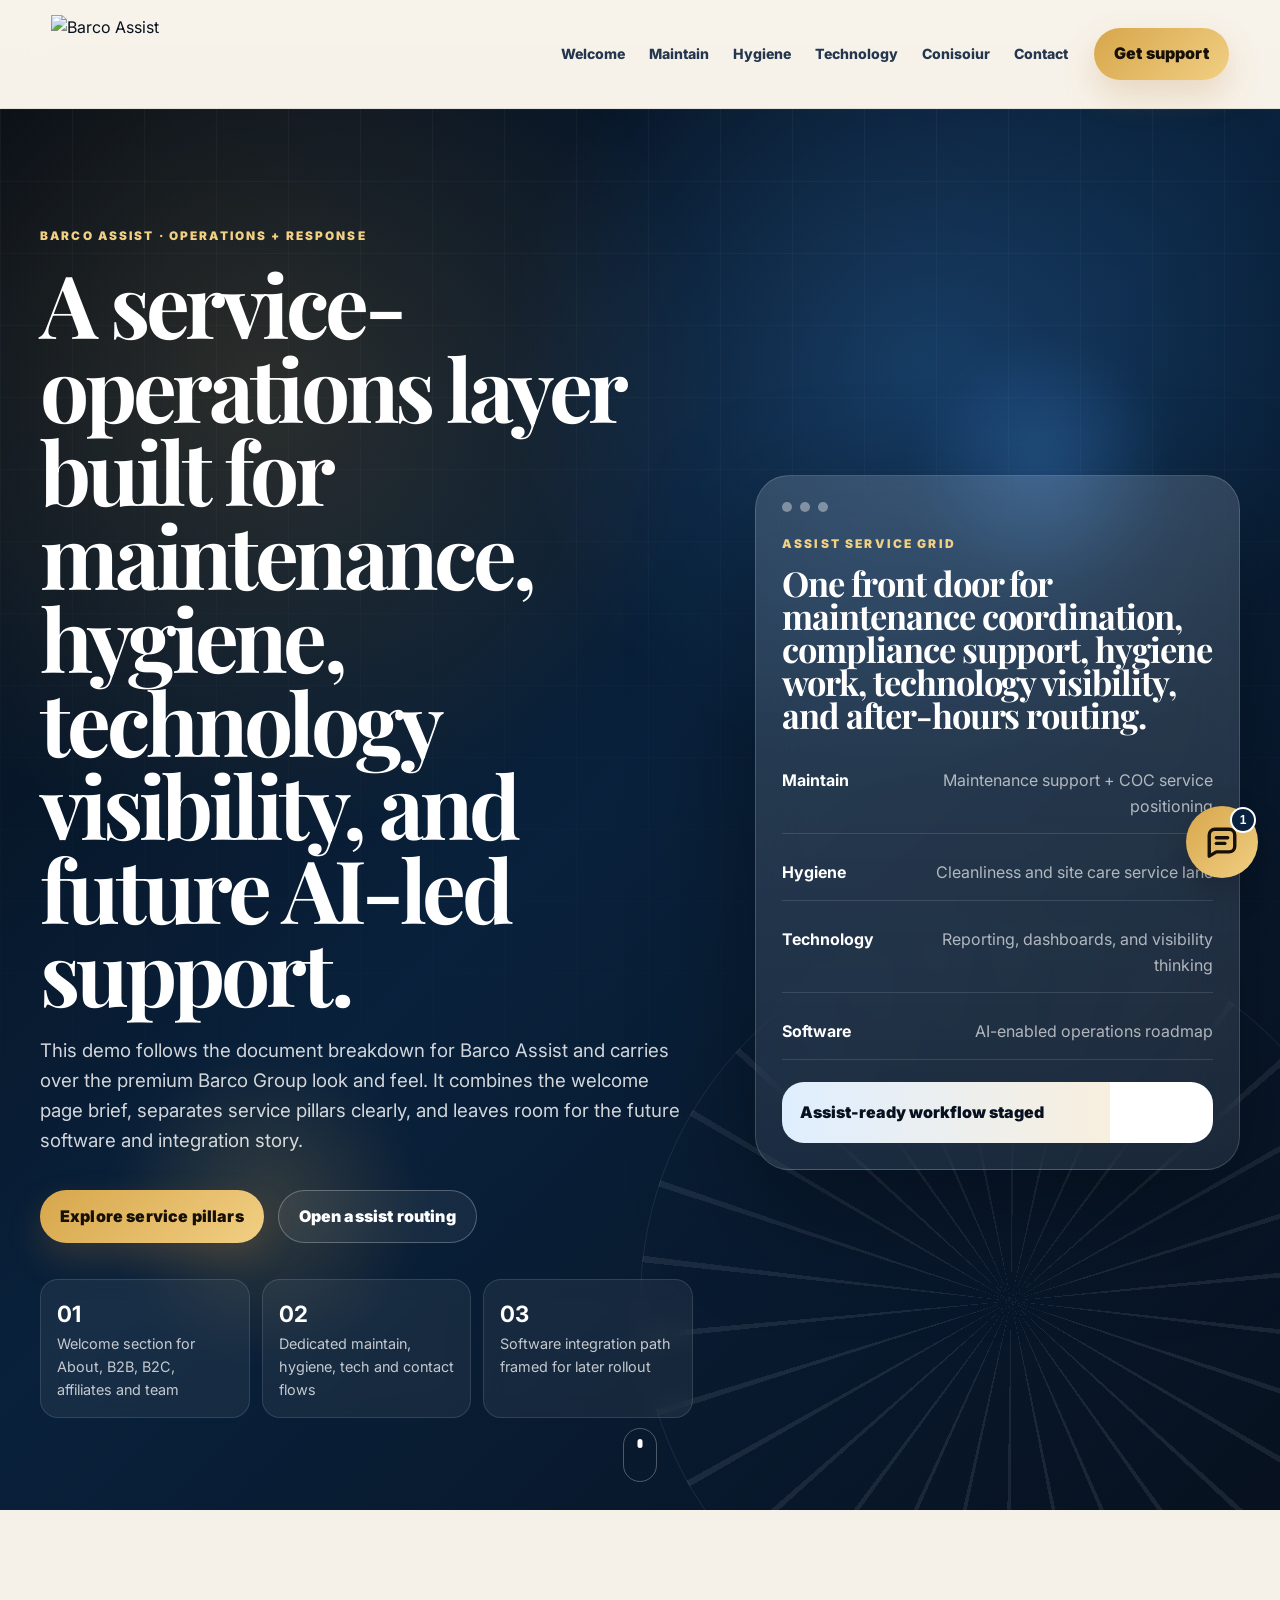
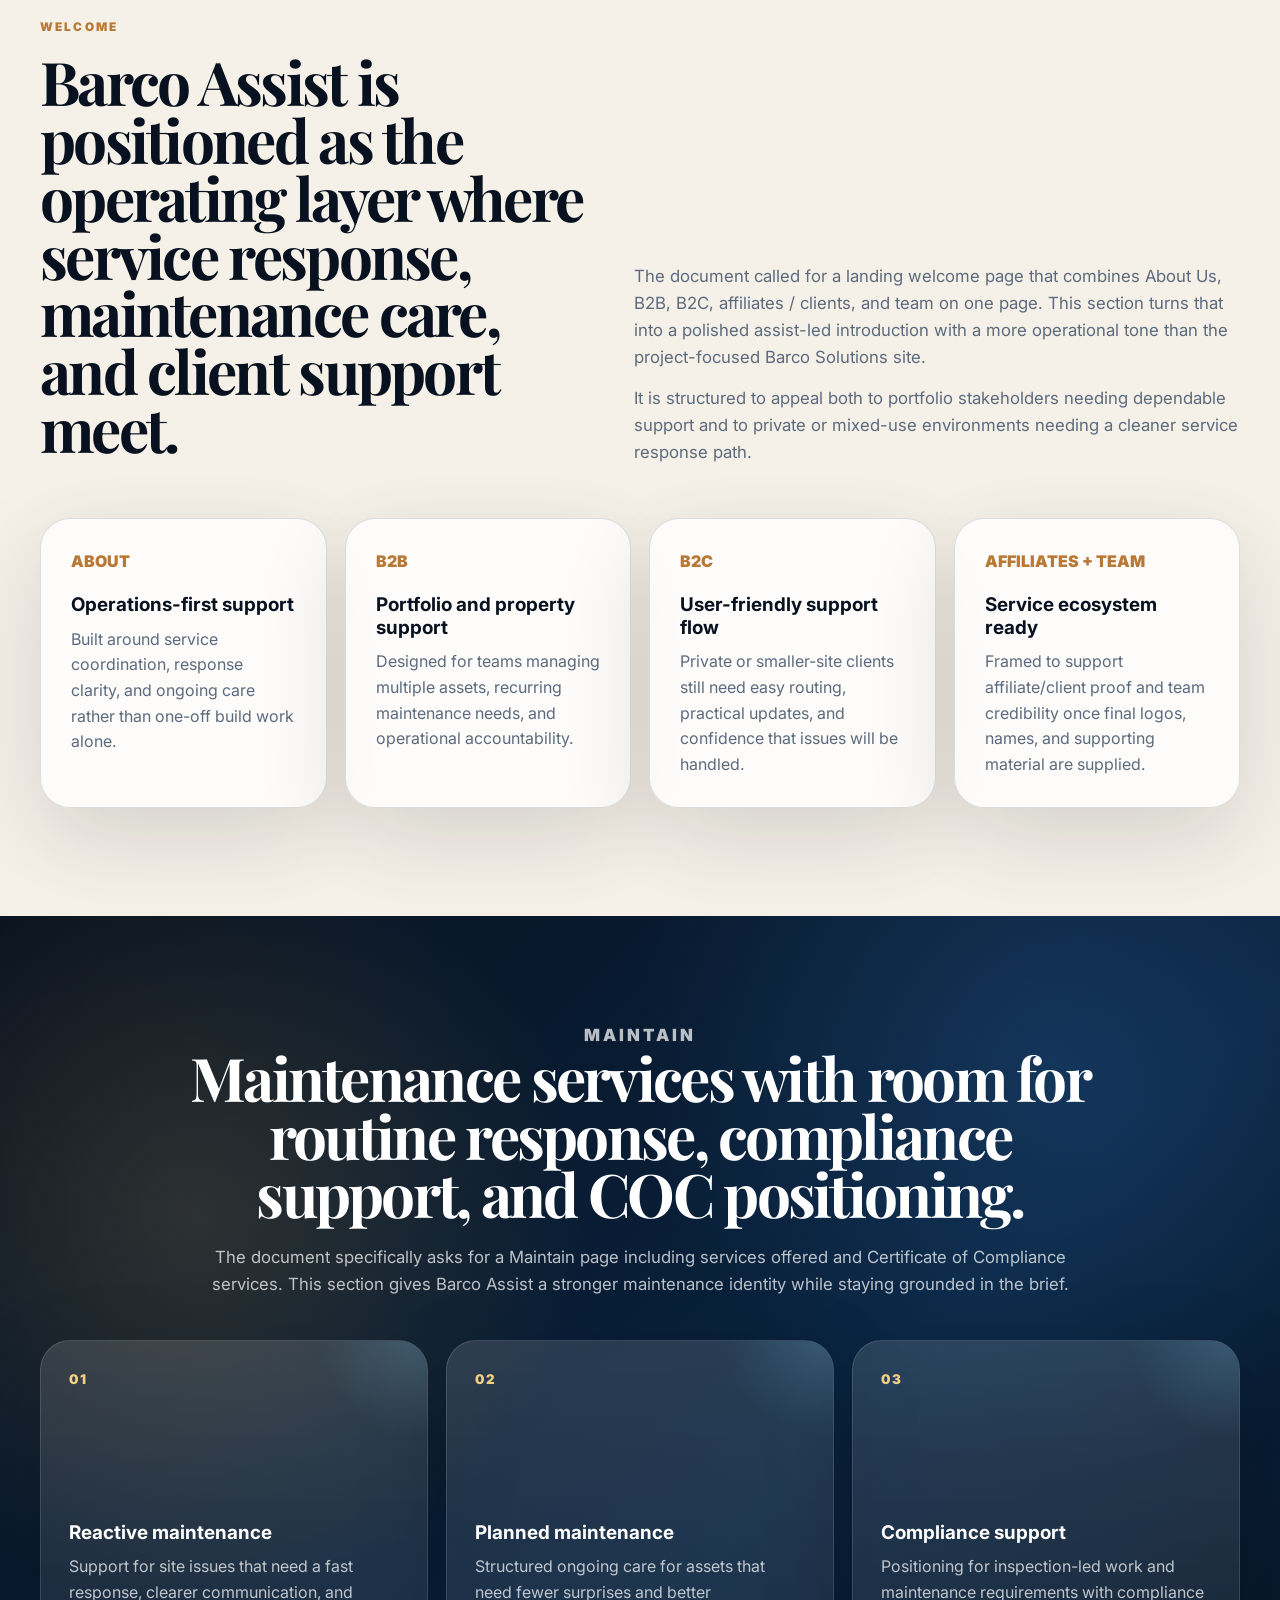
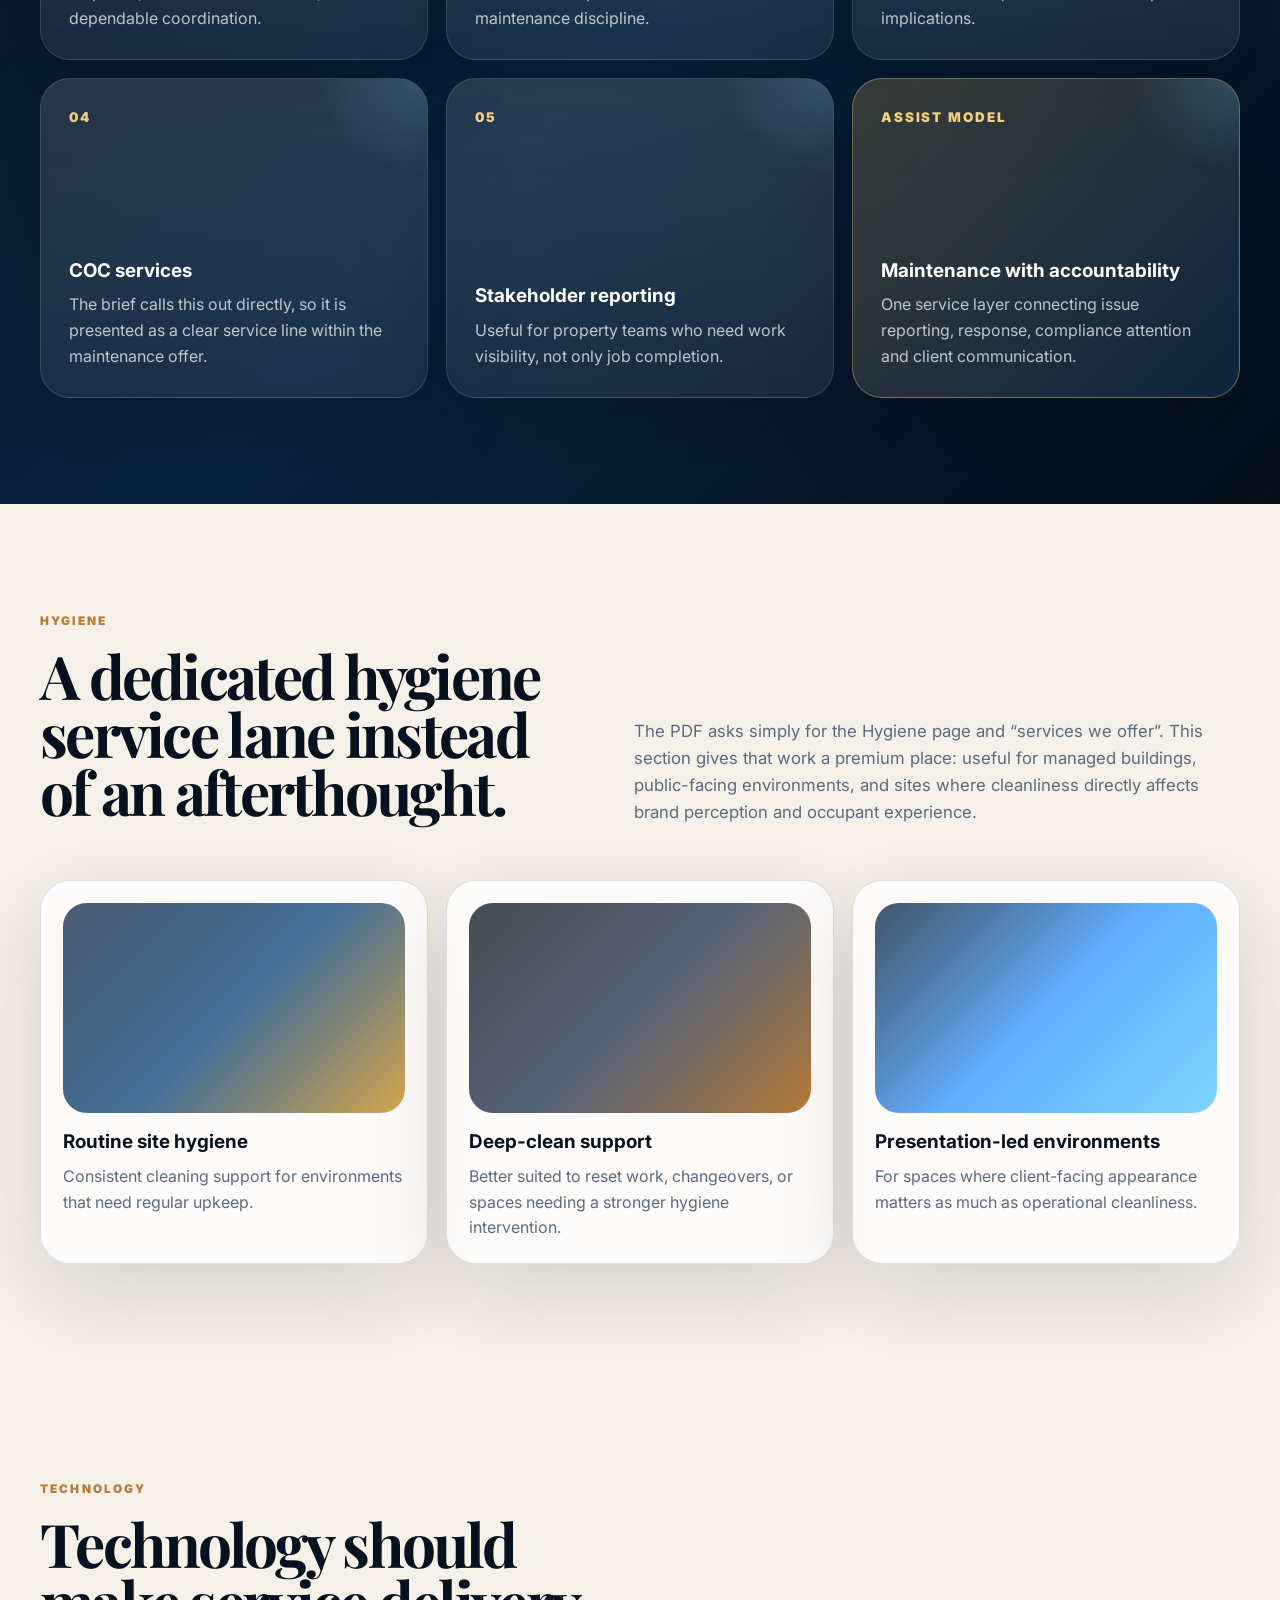
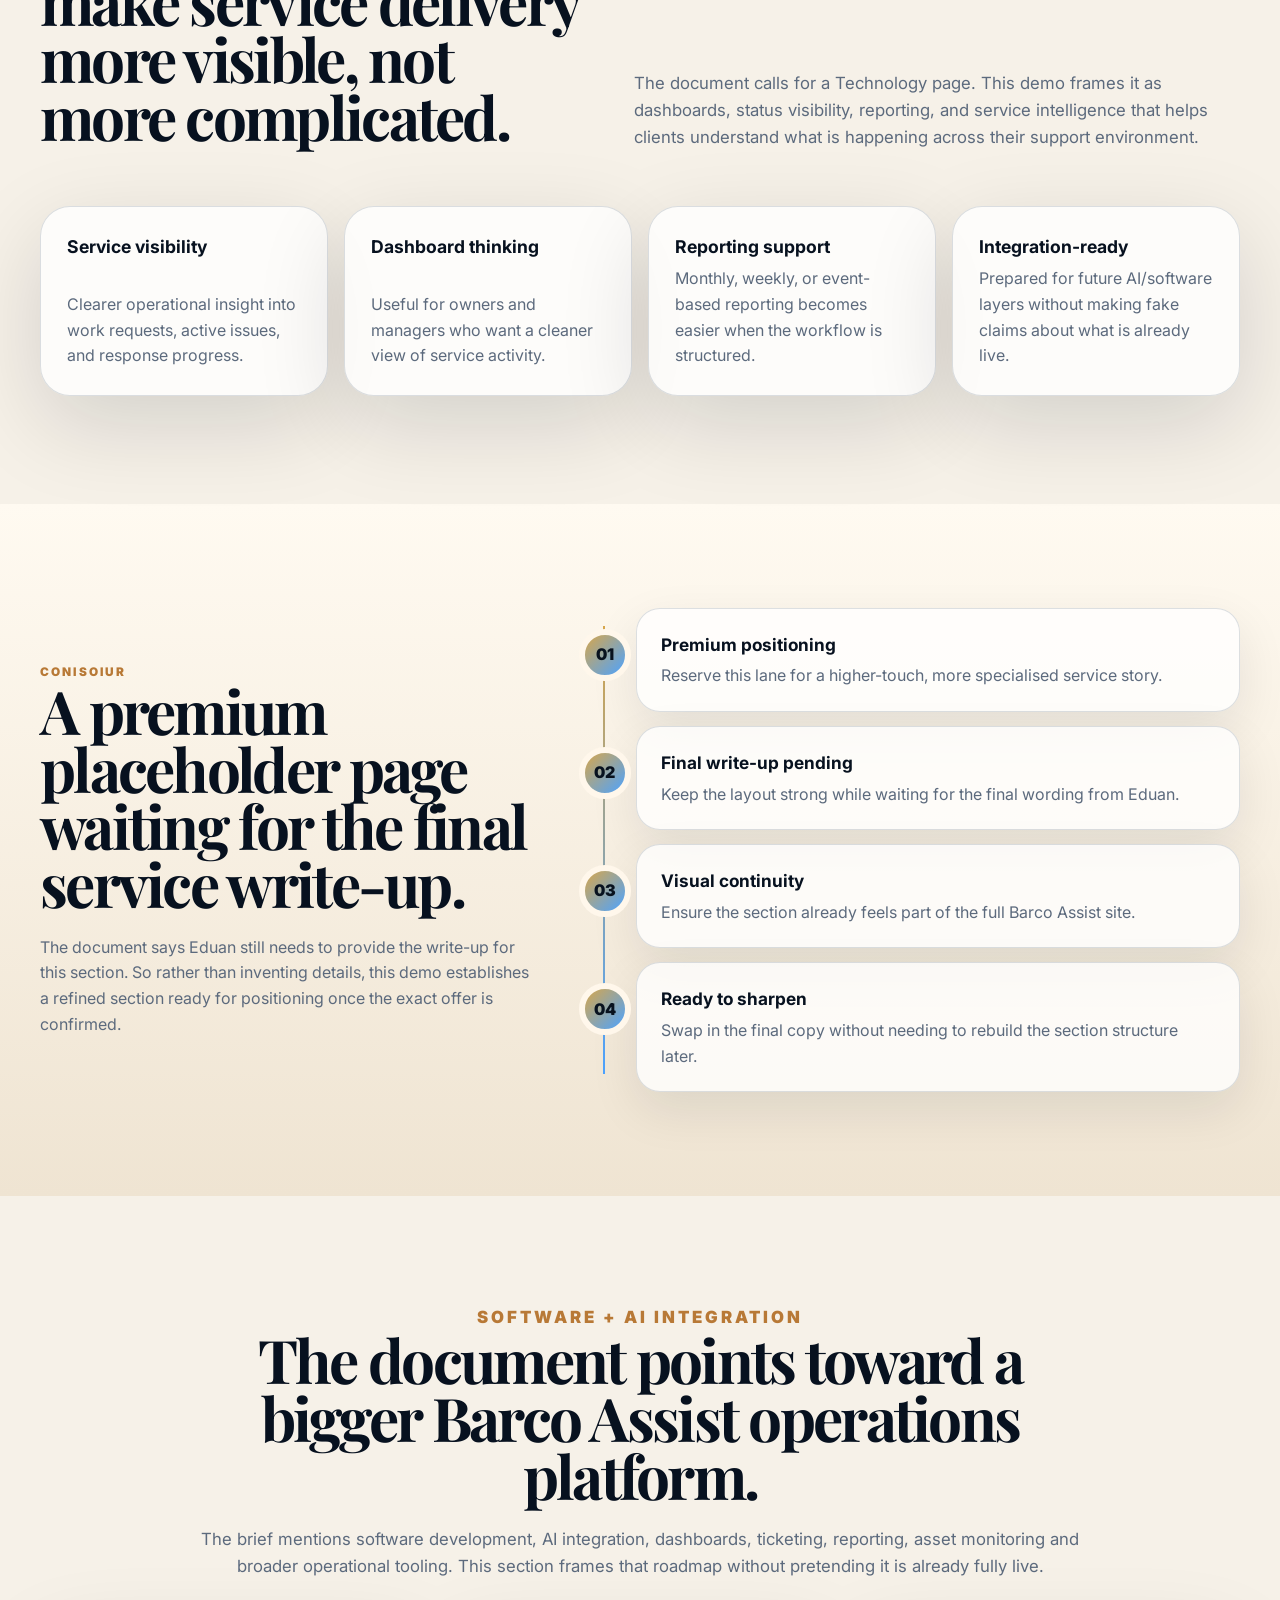
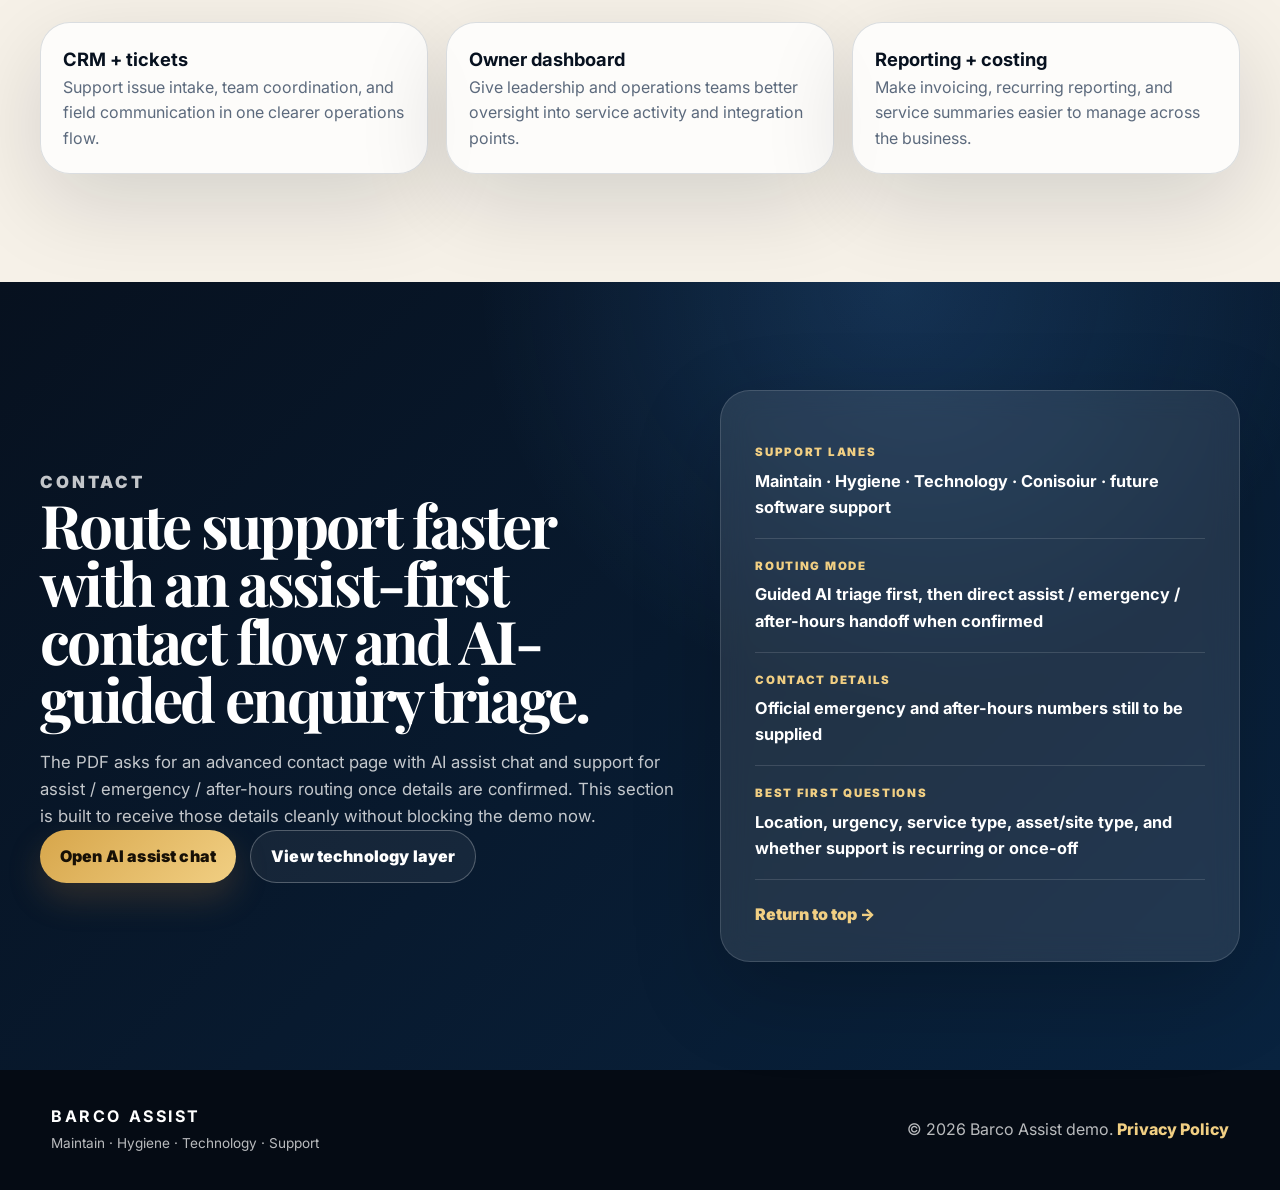
==== index.html @ 1e1ed275 "Create Barco Assist demo from website brief" ====
<!DOCTYPE html>
<html lang="en">
<head>
  <meta charset="UTF-8">
  <meta name="viewport" content="width=device-width, initial-scale=1.0">
  <title>Barco Assist | Facilities services, hygiene, technology and AI support</title>
  <meta name="description" content="Barco Assist demo site built from the document breakdown with maintain, hygiene, technology, conisoiur, software integration and AI-assisted contact sections in the Barco Group visual style.">
  <meta name="theme-color" content="#07111f">
  <link rel="preconnect" href="https://fonts.googleapis.com">
  <link rel="preconnect" href="https://fonts.gstatic.com" crossorigin>
  <link href="https://fonts.googleapis.com/css2?family=Inter:wght@400;500;600;700;800;900&family=Playfair+Display:wght@700;800&display=swap" rel="stylesheet">
  <link rel="stylesheet" href="styles.css">
</head>
<body>
  <div class="page-glow" aria-hidden="true"></div>

  <header class="site-head" data-elevate>
    <a class="brand brand-logo-only" href="#top" aria-label="Barco Assist home">
      <img src="https://images.leadconnectorhq.com/image/f_webp/q_80/r_1200/u_https://assets.cdn.filesafe.space/O8hTDXiQqqZLK5K00jLr/media/68da3c4e373f4e2e8e51dfae.png" alt="Barco Assist">
    </a>
    <nav class="main-nav" aria-label="Primary navigation">
      <a href="#welcome">Welcome</a>
      <a href="#maintain">Maintain</a>
      <a href="#hygiene">Hygiene</a>
      <a href="#technology">Technology</a>
      <a href="#conisoiur">Conisoiur</a>
      <a href="#contact">Contact</a>
    </nav>
    <a class="nav-cta" href="#contact">Get support</a>
  </header>

  <main id="top">
    <section class="hero hero-assist" aria-labelledby="hero-title">
      <div class="hero-media" aria-hidden="true">
        <div class="orb orb-one"></div>
        <div class="orb orb-two"></div>
        <div class="blueprint"></div>
      </div>
      <div class="hero-inner">
        <div class="hero-copy reveal">
          <p class="eyebrow">BARCO ASSIST · OPERATIONS + RESPONSE</p>
          <h1 id="hero-title">A service-operations layer built for maintenance, hygiene, technology visibility, and future AI-led support.</h1>
          <p class="lead">This demo follows the document breakdown for Barco Assist and carries over the premium Barco Group look and feel. It combines the welcome page brief, separates service pillars clearly, and leaves room for the future software and integration story.</p>
          <div class="hero-actions">
            <a class="btn primary" href="#maintain">Explore service pillars</a>
            <a class="btn ghost" href="#contact">Open assist routing</a>
          </div>
          <div class="hero-proof">
            <span><b>01</b> Welcome section for About, B2B, B2C, affiliates and team</span>
            <span><b>02</b> Dedicated maintain, hygiene, tech and contact flows</span>
            <span><b>03</b> Software integration path framed for later rollout</span>
          </div>
        </div>
        <aside class="command-card reveal delay-1" aria-labelledby="assist-command-title">
          <div class="card-top"><span></span><span></span><span></span></div>
          <p class="panel-label">ASSIST SERVICE GRID</p>
          <h2 id="assist-command-title">One front door for maintenance coordination, compliance support, hygiene work, technology visibility, and after-hours routing.</h2>
          <div class="status-lines">
            <div><strong>Maintain</strong><span>Maintenance support + COC service positioning</span></div>
            <div><strong>Hygiene</strong><span>Cleanliness and site care service lane</span></div>
            <div><strong>Technology</strong><span>Reporting, dashboards, and visibility thinking</span></div>
            <div><strong>Software</strong><span>AI-enabled operations roadmap</span></div>
          </div>
          <div class="live-meter"><i></i><span>Assist-ready workflow staged</span></div>
        </aside>
      </div>
      <a class="scroll-cue" href="#welcome" aria-label="Scroll to welcome"><span></span></a>
    </section>

    <section id="welcome" class="section-shell about-section">
      <div class="split reveal">
        <div>
          <p class="eyebrow dark">Welcome</p>
          <h2>Barco Assist is positioned as the operating layer where service response, maintenance care, and client support meet.</h2>
        </div>
        <div class="rich-copy">
          <p>The document called for a landing welcome page that combines About Us, B2B, B2C, affiliates / clients, and team on one page. This section turns that into a polished assist-led introduction with a more operational tone than the project-focused Barco Solutions site.</p>
          <p>It is structured to appeal both to portfolio stakeholders needing dependable support and to private or mixed-use environments needing a cleaner service response path.</p>
        </div>
      </div>
      <div class="value-grid four-up">
        <article class="value-card reveal"><span>ABOUT</span><h3>Operations-first support</h3><p>Built around service coordination, response clarity, and ongoing care rather than one-off build work alone.</p></article>
        <article class="value-card reveal delay-1"><span>B2B</span><h3>Portfolio and property support</h3><p>Designed for teams managing multiple assets, recurring maintenance needs, and operational accountability.</p></article>
        <article class="value-card reveal delay-2"><span>B2C</span><h3>User-friendly support flow</h3><p>Private or smaller-site clients still need easy routing, practical updates, and confidence that issues will be handled.</p></article>
        <article class="value-card reveal delay-3"><span>AFFILIATES + TEAM</span><h3>Service ecosystem ready</h3><p>Framed to support affiliate/client proof and team credibility once final logos, names, and supporting material are supplied.</p></article>
      </div>
    </section>

    <section id="maintain" class="dark-section services-section">
      <div class="section-shell">
        <div class="section-heading reveal">
          <p class="eyebrow">Maintain</p>
          <h2>Maintenance services with room for routine response, compliance support, and COC positioning.</h2>
          <p>The document specifically asks for a Maintain page including services offered and Certificate of Compliance services. This section gives Barco Assist a stronger maintenance identity while staying grounded in the brief.</p>
        </div>
        <div class="service-grid concept-grid">
          <article class="service-card reveal"><small>01</small><h3>Reactive maintenance</h3><p>Support for site issues that need a fast response, clearer communication, and dependable coordination.</p></article>
          <article class="service-card reveal delay-1"><small>02</small><h3>Planned maintenance</h3><p>Structured ongoing care for assets that need fewer surprises and better maintenance discipline.</p></article>
          <article class="service-card reveal delay-2"><small>03</small><h3>Compliance support</h3><p>Positioning for inspection-led work and maintenance requirements with compliance implications.</p></article>
          <article class="service-card reveal"><small>04</small><h3>COC services</h3><p>The brief calls this out directly, so it is presented as a clear service line within the maintenance offer.</p></article>
          <article class="service-card reveal delay-1"><small>05</small><h3>Stakeholder reporting</h3><p>Useful for property teams who need work visibility, not only job completion.</p></article>
          <article class="service-card premium reveal delay-2"><small>ASSIST MODEL</small><h3>Maintenance with accountability</h3><p>One service layer connecting issue reporting, response, compliance attention and client communication.</p></article>
        </div>
      </div>
    </section>

    <section id="hygiene" class="section-shell gallery-section">
      <div class="split reveal">
        <div>
          <p class="eyebrow dark">Hygiene</p>
          <h2>A dedicated hygiene service lane instead of an afterthought.</h2>
        </div>
        <p class="rich-copy">The PDF asks simply for the Hygiene page and “services we offer”. This section gives that work a premium place: useful for managed buildings, public-facing environments, and sites where cleanliness directly affects brand perception and occupant experience.</p>
      </div>
      <div class="project-gallery">
        <article class="gallery-card reveal"><div class="gallery-visual gradient-a"></div><h3>Routine site hygiene</h3><p>Consistent cleaning support for environments that need regular upkeep.</p></article>
        <article class="gallery-card reveal delay-1"><div class="gallery-visual gradient-b"></div><h3>Deep-clean support</h3><p>Better suited to reset work, changeovers, or spaces needing a stronger hygiene intervention.</p></article>
        <article class="gallery-card reveal delay-2"><div class="gallery-visual gradient-c"></div><h3>Presentation-led environments</h3><p>For spaces where client-facing appearance matters as much as operational cleanliness.</p></article>
      </div>
    </section>

    <section id="technology" class="section-shell sectors-section">
      <div class="split reveal">
        <div>
          <p class="eyebrow dark">Technology</p>
          <h2>Technology should make service delivery more visible, not more complicated.</h2>
        </div>
        <p class="rich-copy">The document calls for a Technology page. This demo frames it as dashboards, status visibility, reporting, and service intelligence that helps clients understand what is happening across their support environment.</p>
      </div>
      <div class="sector-track">
        <article class="sector-card reveal"><b>Service visibility</b><span>Clearer operational insight into work requests, active issues, and response progress.</span></article>
        <article class="sector-card reveal delay-1"><b>Dashboard thinking</b><span>Useful for owners and managers who want a cleaner view of service activity.</span></article>
        <article class="sector-card reveal delay-2"><b>Reporting support</b><span>Monthly, weekly, or event-based reporting becomes easier when the workflow is structured.</span></article>
        <article class="sector-card reveal delay-3"><b>Integration-ready</b><span>Prepared for future AI/software layers without making fake claims about what is already live.</span></article>
      </div>
    </section>

    <section id="conisoiur" class="process-section">
      <div class="section-shell process-grid">
        <div class="process-copy reveal">
          <p class="eyebrow dark">Conisoiur</p>
          <h2>A premium placeholder page waiting for the final service write-up.</h2>
          <p>The document says Eduan still needs to provide the write-up for this section. So rather than inventing details, this demo establishes a refined section ready for positioning once the exact offer is confirmed.</p>
        </div>
        <div class="timeline reveal delay-1">
          <div><span>01</span><strong>Premium positioning</strong><p>Reserve this lane for a higher-touch, more specialised service story.</p></div>
          <div><span>02</span><strong>Final write-up pending</strong><p>Keep the layout strong while waiting for the final wording from Eduan.</p></div>
          <div><span>03</span><strong>Visual continuity</strong><p>Ensure the section already feels part of the full Barco Assist site.</p></div>
          <div><span>04</span><strong>Ready to sharpen</strong><p>Swap in the final copy without needing to rebuild the section structure later.</p></div>
        </div>
      </div>
    </section>

    <section class="section-shell clients-section" id="software">
      <div class="section-heading reveal">
        <p class="eyebrow dark">Software + AI integration</p>
        <h2>The document points toward a bigger Barco Assist operations platform.</h2>
        <p>The brief mentions software development, AI integration, dashboards, ticketing, reporting, asset monitoring and broader operational tooling. This section frames that roadmap without pretending it is already fully live.</p>
      </div>
      <div class="software-grid reveal">
        <article class="software-card"><strong>CRM + tickets</strong><p>Support issue intake, team coordination, and field communication in one clearer operations flow.</p></article>
        <article class="software-card"><strong>Owner dashboard</strong><p>Give leadership and operations teams better oversight into service activity and integration points.</p></article>
        <article class="software-card"><strong>Reporting + costing</strong><p>Make invoicing, recurring reporting, and service summaries easier to manage across the business.</p></article>
      </div>
    </section>

    <section id="contact" class="contact-section">
      <div class="section-shell contact-grid">
        <div class="contact-copy reveal">
          <p class="eyebrow">Contact</p>
          <h2>Route support faster with an assist-first contact flow and AI-guided enquiry triage.</h2>
          <p>The PDF asks for an advanced contact page with AI assist chat and support for assist / emergency / after-hours routing once details are confirmed. This section is built to receive those details cleanly without blocking the demo now.</p>
          <div class="contact-actions">
            <a class="btn primary" href="javascript:void(0)" onclick="window.openSmartSiteBot && window.openSmartSiteBot()">Open AI assist chat</a>
            <a class="btn ghost" href="#technology">View technology layer</a>
          </div>
        </div>
        <div class="contact-card reveal delay-1">
          <div class="contact-line"><span>Support lanes</span><strong>Maintain · Hygiene · Technology · Conisoiur · future software support</strong></div>
          <div class="contact-line"><span>Routing mode</span><strong>Guided AI triage first, then direct assist / emergency / after-hours handoff when confirmed</strong></div>
          <div class="contact-line"><span>Contact details</span><strong>Official emergency and after-hours numbers still to be supplied</strong></div>
          <div class="contact-line"><span>Best first questions</span><strong>Location, urgency, service type, asset/site type, and whether support is recurring or once-off</strong></div>
          <a class="map-link" href="#top">Return to top →</a>
        </div>
      </div>
    </section>
  </main>

  <footer class="site-footer">
    <div><strong>BARCO ASSIST</strong><span>Maintain · Hygiene · Technology · Support</span></div>
    <p>© 2026 Barco Assist demo. <a href="privacy.html">Privacy Policy</a></p>
  </footer>

  <script src="bot-config.js"></script>
  <script src="bot-widget.js"></script>
  <script src="site.js"></script>
</body>
</html>
---- styles.css ----
:root{--ink:#07111f;--navy:#09233f;--blue:#123b69;--electric:#4da3ff;--cyan:#80d7ff;--gold:#d7a64b;--bronze:#b87936;--paper:#f6f1e8;--stone:#e8dfd1;--muted:#5c6a7d;--line:rgba(9,35,63,.14);--white:#fff;--shadow:0 28px 90px rgba(7,17,31,.14);--radius:30px;--max:1200px}*{box-sizing:border-box}html{scroll-behavior:smooth}body{margin:0;font-family:Inter,system-ui,-apple-system,Segoe UI,sans-serif;color:var(--ink);background:var(--paper);line-height:1.6;overflow-x:hidden}body:before{content:"";position:fixed;inset:0;z-index:-3;background:linear-gradient(180deg,#fbf8f1 0%,#f1e8d9 52%,#f8f4ec 100%)}a{color:inherit;text-decoration:none}img{max-width:100%;display:block}.page-glow{position:fixed;inset:auto -15vw -30vh auto;width:58vw;height:58vw;border-radius:50%;background:radial-gradient(circle,rgba(77,163,255,.16),transparent 62%);z-index:-2;pointer-events:none}.site-head{position:sticky;top:0;z-index:60;display:flex;align-items:center;gap:26px;padding:15px clamp(18px,4vw,56px);background:rgba(246,241,232,.78);backdrop-filter:blur(20px);border-bottom:1px solid rgba(9,35,63,.09);transition:box-shadow .25s,background .25s}.site-head.is-scrolled{background:rgba(246,241,232,.94);box-shadow:0 18px 50px rgba(7,17,31,.1)}.brand{display:flex;align-items:center;gap:14px;margin-right:auto}.brand img{width:260px;height:78px;object-fit:contain;border-radius:0;background:transparent;padding:0;box-shadow:none}.main-nav{display:flex;gap:24px;font-size:.88rem;font-weight:800;color:#24374f}.main-nav a{position:relative}.main-nav a:after{content:"";position:absolute;left:0;right:100%;bottom:-7px;height:2px;background:linear-gradient(90deg,var(--gold),var(--electric));transition:right .25s}.main-nav a:hover:after{right:0}.nav-cta,.btn{display:inline-flex;align-items:center;justify-content:center;border-radius:999px;padding:13px 20px;font-weight:900;letter-spacing:.01em;transition:transform .2s,box-shadow .2s,background .2s}.nav-cta,.btn.primary{background:linear-gradient(135deg,var(--gold),#f1cf83);color:#171006;box-shadow:0 15px 34px rgba(183,121,54,.23)}.nav-cta:hover,.btn:hover{transform:translateY(-2px)}.btn.ghost{border:1px solid rgba(255,255,255,.26);color:#fff;background:rgba(255,255,255,.06)}.hero{position:relative;min-height:820px;display:grid;align-items:center;overflow:hidden;color:#fff;background:radial-gradient(circle at 72% 18%,rgba(77,163,255,.24),transparent 28%),radial-gradient(circle at 20% 20%,rgba(215,166,75,.2),transparent 30%),linear-gradient(135deg,#050b14 0%,#09233f 48%,#07111f 100%)}.hero:after{content:"";position:absolute;inset:0;background:linear-gradient(90deg,rgba(255,255,255,.05) 1px,transparent 1px),linear-gradient(rgba(255,255,255,.045) 1px,transparent 1px);background-size:72px 72px;mask-image:linear-gradient(180deg,#000,transparent 84%);opacity:.75}.hero-solutions:before,.hero-assist:before{content:"";position:absolute;inset:0;background:linear-gradient(120deg,rgba(8,18,32,.16),rgba(8,18,32,.02))}.hero-media{position:absolute;inset:0;overflow:hidden}.orb{position:absolute;border-radius:50%;filter:blur(14px);opacity:.75;animation:float 8s ease-in-out infinite}.orb-one{right:8%;top:16%;width:270px;height:270px;background:radial-gradient(circle,rgba(77,163,255,.36),transparent 68%)}.orb-two{left:8%;bottom:10%;width:330px;height:330px;background:radial-gradient(circle,rgba(215,166,75,.28),transparent 68%);animation-delay:-2s}.blueprint{position:absolute;right:-8vw;bottom:-18vh;width:58vw;height:58vw;border:1px solid rgba(255,255,255,.08);border-radius:50%;background:repeating-conic-gradient(from 0deg,rgba(255,255,255,.08) 0 1deg,transparent 1deg 12deg);animation:spin 38s linear infinite}.hero-inner{position:relative;z-index:2;width:min(var(--max),calc(100% - 34px));margin:0 auto;display:grid;grid-template-columns:1.05fr .78fr;gap:62px;align-items:center;padding:118px 0 92px}.eyebrow{margin:0 0 16px;text-transform:uppercase;letter-spacing:.18em;font-size:.74rem;font-weight:900;color:#f1cf83}.eyebrow.dark{color:var(--bronze)}h1,h2{font-family:"Playfair Display",Georgia,serif;letter-spacing:-.045em;line-height:.96;margin:0 0 22px}h1{font-size:clamp(3rem,6.8vw,7rem);max-width:920px}h2{font-size:clamp(2.25rem,4.7vw,4.9rem)}h3{margin:0 0 10px;font-size:1.18rem;line-height:1.2}.lead{font-size:1.17rem;color:rgba(255,255,255,.82);max-width:760px;margin:0 0 34px}.hero-actions,.contact-actions{display:flex;gap:14px;flex-wrap:wrap}.hero-proof{display:grid;grid-template-columns:repeat(3,1fr);gap:12px;margin-top:36px;max-width:820px}.hero-proof span{padding:16px;border:1px solid rgba(255,255,255,.12);border-radius:18px;background:rgba(255,255,255,.06);backdrop-filter:blur(10px);color:rgba(255,255,255,.75);font-size:.9rem}.hero-proof b{display:block;color:#fff;font-size:1.4rem}.command-card{position:relative;border:1px solid rgba(255,255,255,.16);border-radius:34px;background:linear-gradient(180deg,rgba(255,255,255,.15),rgba(255,255,255,.075));box-shadow:0 40px 120px rgba(0,0,0,.36);backdrop-filter:blur(22px);padding:26px;overflow:hidden}.command-card:before{content:"";position:absolute;inset:-40% -35% auto auto;width:260px;height:260px;border-radius:50%;background:radial-gradient(circle,rgba(128,215,255,.28),transparent 65%)}.card-top{display:flex;gap:8px;margin-bottom:22px}.card-top span{width:10px;height:10px;border-radius:50%;background:rgba(255,255,255,.38)}.panel-label{position:relative;margin:0 0 14px;letter-spacing:.18em;color:#f1cf83;font-size:.75rem;font-weight:900}.command-card h2{font-size:2.15rem;letter-spacing:-.03em}.status-lines{display:grid;gap:12px;margin:22px 0}.status-lines div{display:flex;justify-content:space-between;gap:18px;padding:14px 0;border-bottom:1px solid rgba(255,255,255,.12)}.status-lines span{color:rgba(255,255,255,.65);text-align:right}.live-meter{position:relative;margin-top:20px;padding:18px;border-radius:22px;background:#fff;color:var(--ink);font-weight:900;overflow:hidden}.live-meter i{position:absolute;inset:0 auto 0 0;width:76%;background:linear-gradient(90deg,rgba(77,163,255,.18),rgba(215,166,75,.18));animation:pulseWidth 3.8s ease-in-out infinite}.live-meter span{position:relative}.scroll-cue{position:absolute;z-index:3;left:50%;bottom:28px;width:34px;height:54px;border:1px solid rgba(255,255,255,.28);border-radius:999px;transform:translateX(-50%)}.scroll-cue span{position:absolute;left:50%;top:10px;width:5px;height:9px;border-radius:99px;background:#fff;transform:translateX(-50%);animation:scrollDot 1.8s infinite}.section-shell{width:min(var(--max),calc(100% - 34px));margin:0 auto}.about-section,.sectors-section,.clients-section,.gallery-section,.faq-section{padding:108px 0}.split{display:grid;grid-template-columns:.95fr 1.05fr;gap:46px;align-items:end;margin-bottom:38px}.rich-copy{color:var(--muted);font-size:1.05rem}.rich-copy p{margin:0 0 14px}.value-grid{display:grid;grid-template-columns:repeat(3,1fr);gap:18px}.value-grid.four-up{grid-template-columns:repeat(4,1fr)}.value-card,.service-card,.sector-card,.contact-card,.gallery-card,.track-card,.software-card{border:1px solid var(--line);border-radius:var(--radius);background:rgba(255,255,255,.76);box-shadow:var(--shadow)}.value-card{padding:30px;min-height:240px;transition:transform .25s,box-shadow .25s}.value-card:hover,.sector-card:hover,.gallery-card:hover,.track-card:hover,.software-card:hover{transform:translateY(-6px);box-shadow:0 34px 100px rgba(7,17,31,.18)}.value-card span{display:inline-flex;margin-bottom:20px;color:var(--bronze);font-weight:900}.value-card p,.service-card p,.section-heading p,.sector-card span,.process-copy p,.contact-copy p,.gallery-card p,.track-card span,.software-card p{color:var(--muted);margin:0}.dark-section{position:relative;padding:106px 0;background:linear-gradient(135deg,#07111f,#09233f 55%,#06101d);color:#fff;overflow:hidden}.dark-section:before{content:"";position:absolute;inset:0;background:radial-gradient(circle at 15% 25%,rgba(215,166,75,.18),transparent 28%),radial-gradient(circle at 82% 12%,rgba(77,163,255,.16),transparent 28%)}.dark-section .section-shell{position:relative}.section-heading{text-align:center;max-width:920px;margin:0 auto 42px}.section-heading p{font-size:1.05rem}.dark-section .section-heading p,.service-card p,.dark-section .split .rich-copy{color:rgba(255,255,255,.72)}.service-grid{display:grid;grid-template-columns:repeat(3,1fr);gap:18px}.service-grid.concept-grid .service-card{min-height:320px}.service-card{position:relative;overflow:hidden;min-height:300px;padding:28px;display:flex;flex-direction:column;justify-content:flex-end;background:linear-gradient(180deg,rgba(255,255,255,.13),rgba(255,255,255,.07));border-color:rgba(255,255,255,.13);box-shadow:0 30px 90px rgba(0,0,0,.18);transition:transform .25s,border-color .25s}.service-card:before{content:"";position:absolute;inset:-35% -25% auto auto;width:210px;height:210px;border-radius:50%;background:radial-gradient(circle,rgba(128,215,255,.18),transparent 68%)}.service-card:hover{transform:translateY(-7px);border-color:rgba(241,207,131,.45)}.service-card small{color:#f1cf83;font-weight:900;letter-spacing:.14em;margin-bottom:auto}.service-card.premium{background:linear-gradient(135deg,rgba(215,166,75,.24),rgba(77,163,255,.12));border-color:rgba(241,207,131,.36)}.sector-track{display:grid;grid-template-columns:repeat(4,1fr);gap:16px}.sector-card{padding:26px;min-height:190px;display:flex;flex-direction:column;justify-content:space-between}.sector-card b{font-size:1.1rem}.sector-card span{display:block}.process-section{padding:104px 0;background:linear-gradient(180deg,#fffaf1,#efe4d2)}.process-grid{display:grid;grid-template-columns:.85fr 1.15fr;gap:48px;align-items:center}.timeline{position:relative;display:grid;gap:14px}.timeline:before{content:"";position:absolute;left:25px;top:18px;bottom:18px;width:2px;background:linear-gradient(var(--gold),var(--electric))}.timeline div{position:relative;margin-left:58px;padding:22px 24px;border:1px solid var(--line);border-radius:24px;background:rgba(255,255,255,.78);box-shadow:0 18px 50px rgba(7,17,31,.09)}.timeline span{position:absolute;left:-58px;top:20px;width:52px;height:52px;border-radius:50%;display:grid;place-items:center;background:linear-gradient(135deg,var(--gold),var(--electric));color:#08121f;font-weight:900;border:6px solid #fff7eb}.timeline strong{display:block;font-size:1.08rem}.timeline p{margin:5px 0 0;color:var(--muted)}.project-gallery,.software-grid,.track-record-grid{display:grid;grid-template-columns:repeat(3,1fr);gap:18px}.gallery-card,.software-card,.track-card{padding:22px}.gallery-visual{height:210px;border-radius:24px;margin-bottom:18px;position:relative;overflow:hidden}.gallery-visual:before{content:"";position:absolute;inset:0;background:linear-gradient(135deg,rgba(255,255,255,.24),transparent)}.gradient-a{background:linear-gradient(135deg,#0f2848,#2b5b8a,#d7a64b)}.gradient-b{background:linear-gradient(135deg,#10161f,#3f4e65,#b87936)}.gradient-c{background:linear-gradient(135deg,#09233f,#4da3ff,#80d7ff)}.logo-cloud{display:grid;grid-template-columns:repeat(6,1fr);gap:14px;align-items:center}.logo-cloud img{width:100%;height:92px;object-fit:contain;padding:18px;border:1px solid var(--line);border-radius:22px;background:#fff;box-shadow:0 18px 55px rgba(7,17,31,.08);filter:saturate(.96);transition:transform .2s,filter .2s}.logo-cloud img:hover{transform:translateY(-4px);filter:saturate(1.08)}.track-record-grid{grid-template-columns:repeat(4,1fr)}.track-card{display:flex;flex-direction:column;gap:10px;min-height:210px}.track-card strong,.software-card strong{font-size:1.15rem}.contact-section{padding:108px 0;background:radial-gradient(circle at 70% 0,rgba(77,163,255,.18),transparent 35%),linear-gradient(135deg,#07111f,#09233f);color:#fff}.contact-grid{display:grid;grid-template-columns:1fr .82fr;gap:46px;align-items:center}.contact-copy p{color:rgba(255,255,255,.76);font-size:1.05rem}.contact-card{padding:34px;background:rgba(255,255,255,.1);border-color:rgba(255,255,255,.14);box-shadow:0 30px 90px rgba(0,0,0,.2);backdrop-filter:blur(14px)}.contact-line{padding:18px 0;border-bottom:1px solid rgba(255,255,255,.13)}.contact-line span{display:block;color:#f1cf83;font-weight:900;text-transform:uppercase;letter-spacing:.15em;font-size:.72rem;margin-bottom:6px}.contact-line strong{display:block;font-size:1.02rem}.map-link{display:inline-flex;margin-top:22px;color:#f1cf83;font-weight:900}.site-footer{display:flex;justify-content:space-between;gap:20px;align-items:center;padding:34px clamp(18px,4vw,56px);background:#050b14;color:rgba(255,255,255,.72)}.site-footer strong{display:block;color:#fff;letter-spacing:.16em}.site-footer span{font-size:.85rem}.site-footer p{margin:0}.site-footer a{color:#f1cf83;font-weight:800}.reveal{opacity:0;transform:translateY(28px);transition:opacity .8s ease,transform .8s ease}.reveal.in-view{opacity:1;transform:none}.delay-1{transition-delay:.12s}.delay-2{transition-delay:.24s}.delay-3{transition-delay:.36s}@keyframes float{50%{transform:translate3d(0,-22px,0) scale(1.04)}}@keyframes spin{to{transform:rotate(360deg)}}@keyframes pulseWidth{50%{width:92%}}@keyframes scrollDot{0%{opacity:0;transform:translate(-50%,0)}35%{opacity:1}100%{opacity:0;transform:translate(-50%,22px)}}@media(max-width:1020px){.main-nav{display:none}.hero-inner,.split,.process-grid,.contact-grid{grid-template-columns:1fr}.command-card{max-width:620px}.value-grid,.value-grid.four-up,.service-grid,.project-gallery,.software-grid{grid-template-columns:1fr 1fr}.sector-track,.track-record-grid{grid-template-columns:1fr 1fr}.logo-cloud{grid-template-columns:repeat(3,1fr)}.hero-proof{grid-template-columns:1fr 1fr 1fr}}@media(max-width:660px){.site-head{padding:12px 15px}.brand img{width:186px;height:56px}.nav-cta{display:none}.hero{min-height:auto}.hero-inner{padding:78px 0 72px}.hero-proof,.value-grid,.value-grid.four-up,.service-grid,.sector-track,.logo-cloud,.project-gallery,.track-record-grid,.software-grid{grid-template-columns:1fr}h1{font-size:2.72rem}.command-card h2{font-size:1.85rem}.status-lines div{display:block}.status-lines span{text-align:left;display:block;margin-top:4px}.about-section,.sectors-section,.clients-section,.contact-section,.dark-section,.process-section,.gallery-section,.faq-section{padding:74px 0}.hero-actions .btn,.contact-actions .btn{width:100%}.site-footer{display:block;text-align:center}.site-footer p{margin-top:12px}.logo-cloud img{height:105px}.blueprint{width:95vw;height:95vw;right:-40vw}}@media(prefers-reduced-motion:reduce){*{animation:none!important;transition:none!important;scroll-behavior:auto!important}.reveal{opacity:1;transform:none}}.aiFab{position:fixed;right:22px;bottom:22px;z-index:80;width:72px;height:72px;border:0;border-radius:50%;background:linear-gradient(135deg,var(--gold),#f1cf83);color:#171006;box-shadow:0 12px 34px rgba(0,0,0,.22);cursor:pointer;display:grid;place-items:center}.aiFab svg{width:34px;height:34px}.aiFab::after{content:'1';position:absolute;right:2px;top:1px;width:22px;height:22px;border-radius:50%;background:#09233f;color:#fff;display:grid;place-items:center;font:800 12px Arial,sans-serif;border:2px solid #fff}.aiFab span{display:none}.aiPanel{position:fixed;right:22px;bottom:104px;z-index:90;width:min(370px,calc(100vw - 28px));overflow:hidden;border-radius:22px;background:#f6f1e8;box-shadow:0 18px 60px rgba(0,0,0,.24);color:#111;font-family:Inter,Arial,sans-serif}.aiHead{display:flex;align-items:center;justify-content:space-between;gap:14px;padding:17px 18px;background:#09233f;color:#fff;border-radius:22px 22px 0 0}.aiHeadMain{display:flex;gap:12px;align-items:center}.aiLogo{width:42px;height:42px;border-radius:50%;background:#fff;display:grid;place-items:center;color:#09233f;font-weight:900;font-size:19px;box-shadow:0 2px 8px rgba(0,0,0,.12)}.aiHead b{display:block;font-size:18px;line-height:1.1}.aiHead small{display:block;font-size:13px;color:rgba(255,255,255,.86);margin-top:4px}.aiHead button{border:0;background:transparent;color:#fff;font-size:28px;line-height:1;cursor:pointer}.aiBack{font-size:24px!important}.aiBody{padding:16px;display:grid;gap:12px}.aiBody p{margin:0 0 8px;color:#506072;font-size:14px}.contactOption{display:flex;align-items:center;gap:14px;width:100%;border:1px solid rgba(9,35,63,.12);border-radius:16px;background:#fff;color:#111;padding:14px 15px;font-weight:800;font-size:15px;text-align:left;box-shadow:0 4px 12px rgba(0,0,0,.05);cursor:pointer;text-decoration:none;font-family:inherit}.contactIcon{width:38px;height:38px;border-radius:11px;background:#edf4ff;display:grid;place-items:center;color:#09233f;flex:0 0 38px}.contactIcon.whatsapp{background:#25d366;color:#fff;border-radius:50%}.contactIcon svg{width:21px;height:21px}.aiFooter{display:flex;align-items:center;gap:6px;justify-content:center;color:#7d8790;font-size:12px;padding:12px 0 2px;border-top:1px solid rgba(9,35,63,.1)}.aiFooter a{color:#09233f;font-weight:800}.aiField{display:grid;gap:7px}.aiField label{font-size:13px;font-weight:800;color:#20262d}.aiInput,.aiTextarea{width:100%;border:1px solid rgba(9,35,63,.18);border-radius:10px;background:#fff;padding:13px 14px;font:inherit;color:#111}.aiTextarea{min-height:90px;resize:vertical}.aiSubmit{border:0;border-radius:10px;background:#09233f;color:#fff;font-weight:900;padding:14px 16px;font:inherit;cursor:pointer}.aiNotice{padding:12px 14px;border-radius:10px;background:#fff8df;border:1px solid #ecd878;color:#5c4b00;font-size:13px}.aiChat{display:grid;gap:10px;max-height:390px;overflow:auto;padding-right:2px}.chatMsg{max-width:88%;padding:10px 12px;border-radius:16px;font-size:14px;line-height:1.4}.chatMsg.bot{background:#fff;color:#1e2832;border:1px solid rgba(9,35,63,.1);border-top-left-radius:5px}.chatMsg.user{background:#09233f;color:#fff;justify-self:end;border-top-right-radius:5px}.chatChoices{display:flex;flex-wrap:wrap;gap:8px;margin:10px 0 4px}.chatChoices button{border:1px solid rgba(9,35,63,.14);background:#fff;color:#09233f;border-radius:999px;padding:9px 11px;font-weight:800;cursor:pointer;font-size:12px}.chatInputRow{display:flex;gap:8px;margin-top:4px}.chatInputRow input{flex:1;border:1px solid rgba(9,35,63,.18);border-radius:999px;background:#fff;padding:12px 14px;font:inherit;min-width:0}.chatInputRow button{border:0;border-radius:999px;background:#09233f;color:#fff;font-weight:900;padding:0 16px;cursor:pointer}.botLang{display:flex;justify-content:flex-end;gap:.35rem;margin-bottom:.35rem}.botLang button{border:1px solid rgba(9,35,63,.14);background:#fff;color:#09233f;border-radius:999px;padding:.35rem .65rem;font-weight:900;cursor:pointer}.botLang button.active,.botLang button:hover{background:#09233f;border-color:#09233f;color:#fff}.botLinks{display:grid;gap:.45rem;margin-top:.7rem}.botLinks a{display:inline-flex;align-items:center;justify-content:center;text-decoration:none;border-radius:999px;padding:.65rem .85rem;background:#09233f;color:#fff;font-weight:900}@media(max-width:560px){.aiFab{right:14px;bottom:14px}.aiPanel{right:14px;bottom:96px;width:calc(100vw - 28px)}}.privacy-shell{min-height:100vh;display:grid;place-items:center;padding:72px 0}.privacy-card{max-width:920px;background:#fff!important;color:#07111f!important}.privacy-card h1{font-size:clamp(2.5rem,5vw,5rem)}.privacy-card h2{font-size:clamp(1.7rem,3vw,2.6rem);margin-top:28px}.privacy-card p{color:var(--muted)}
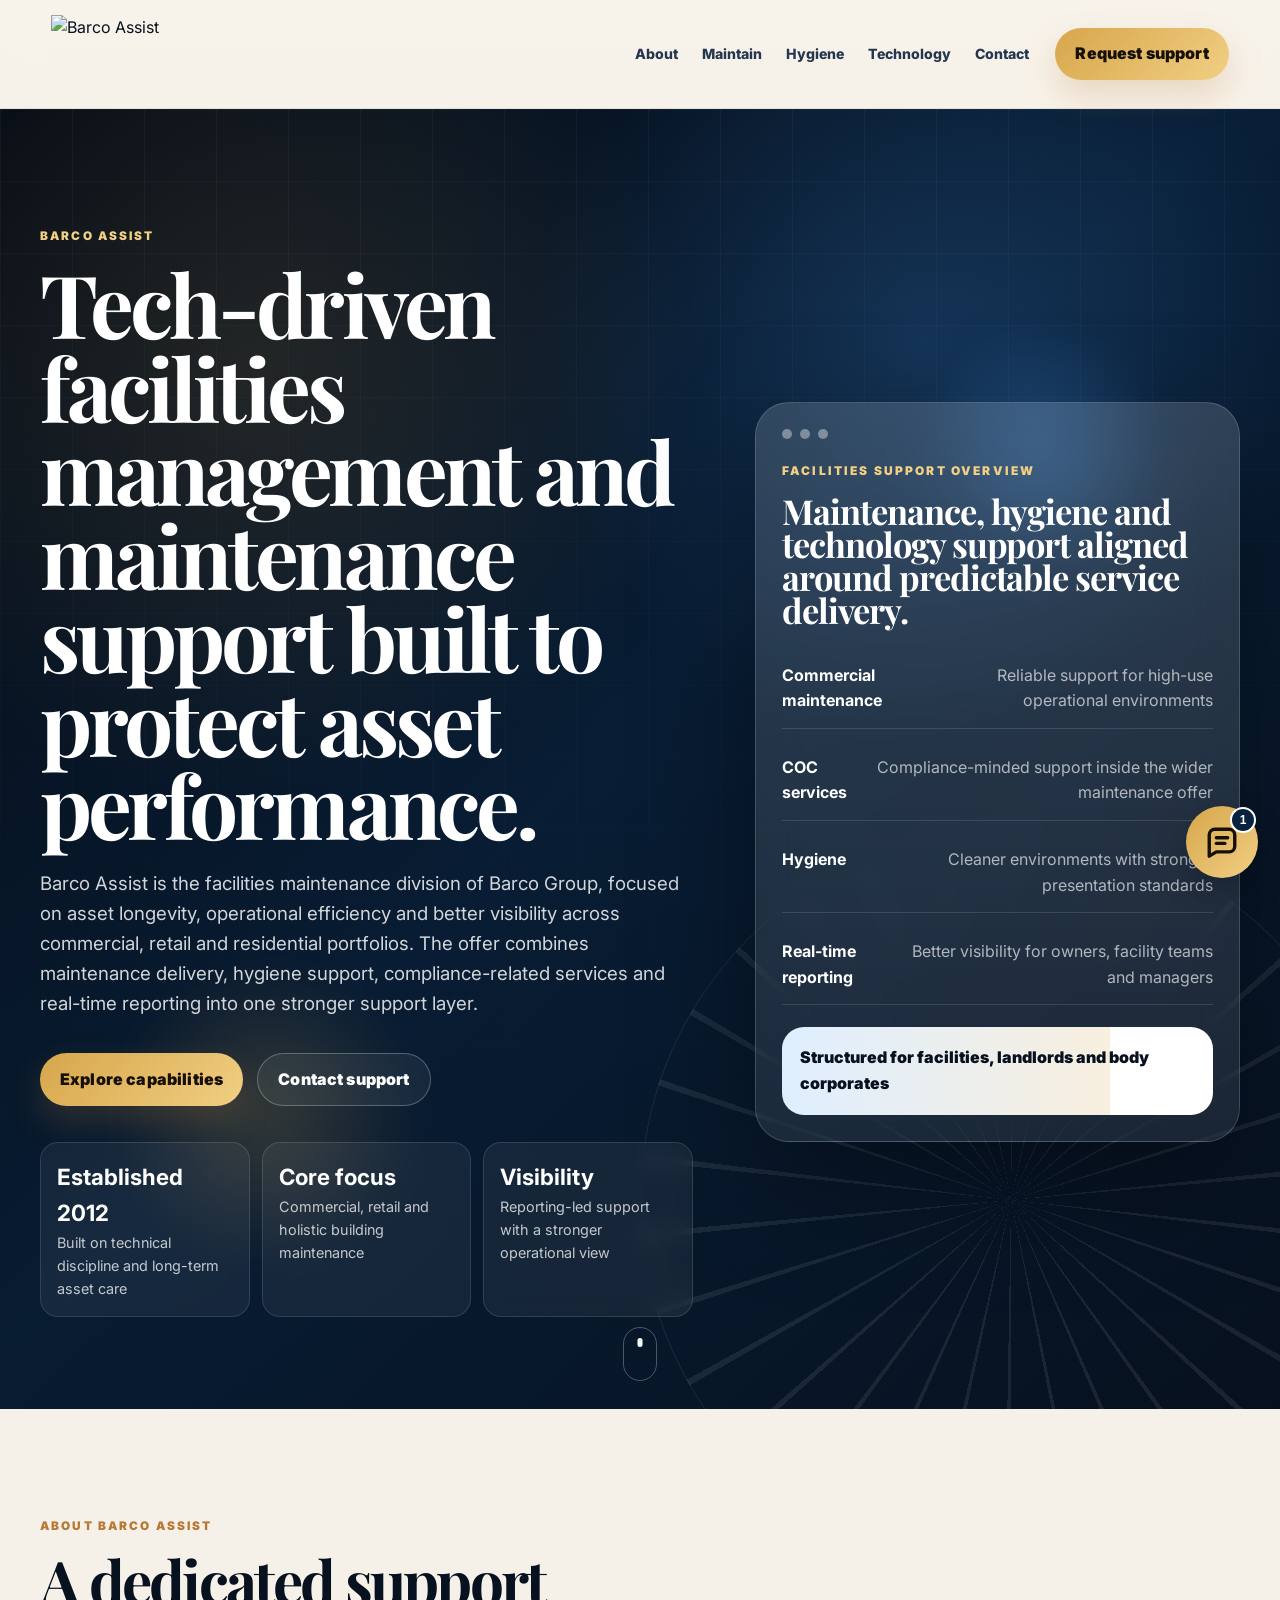
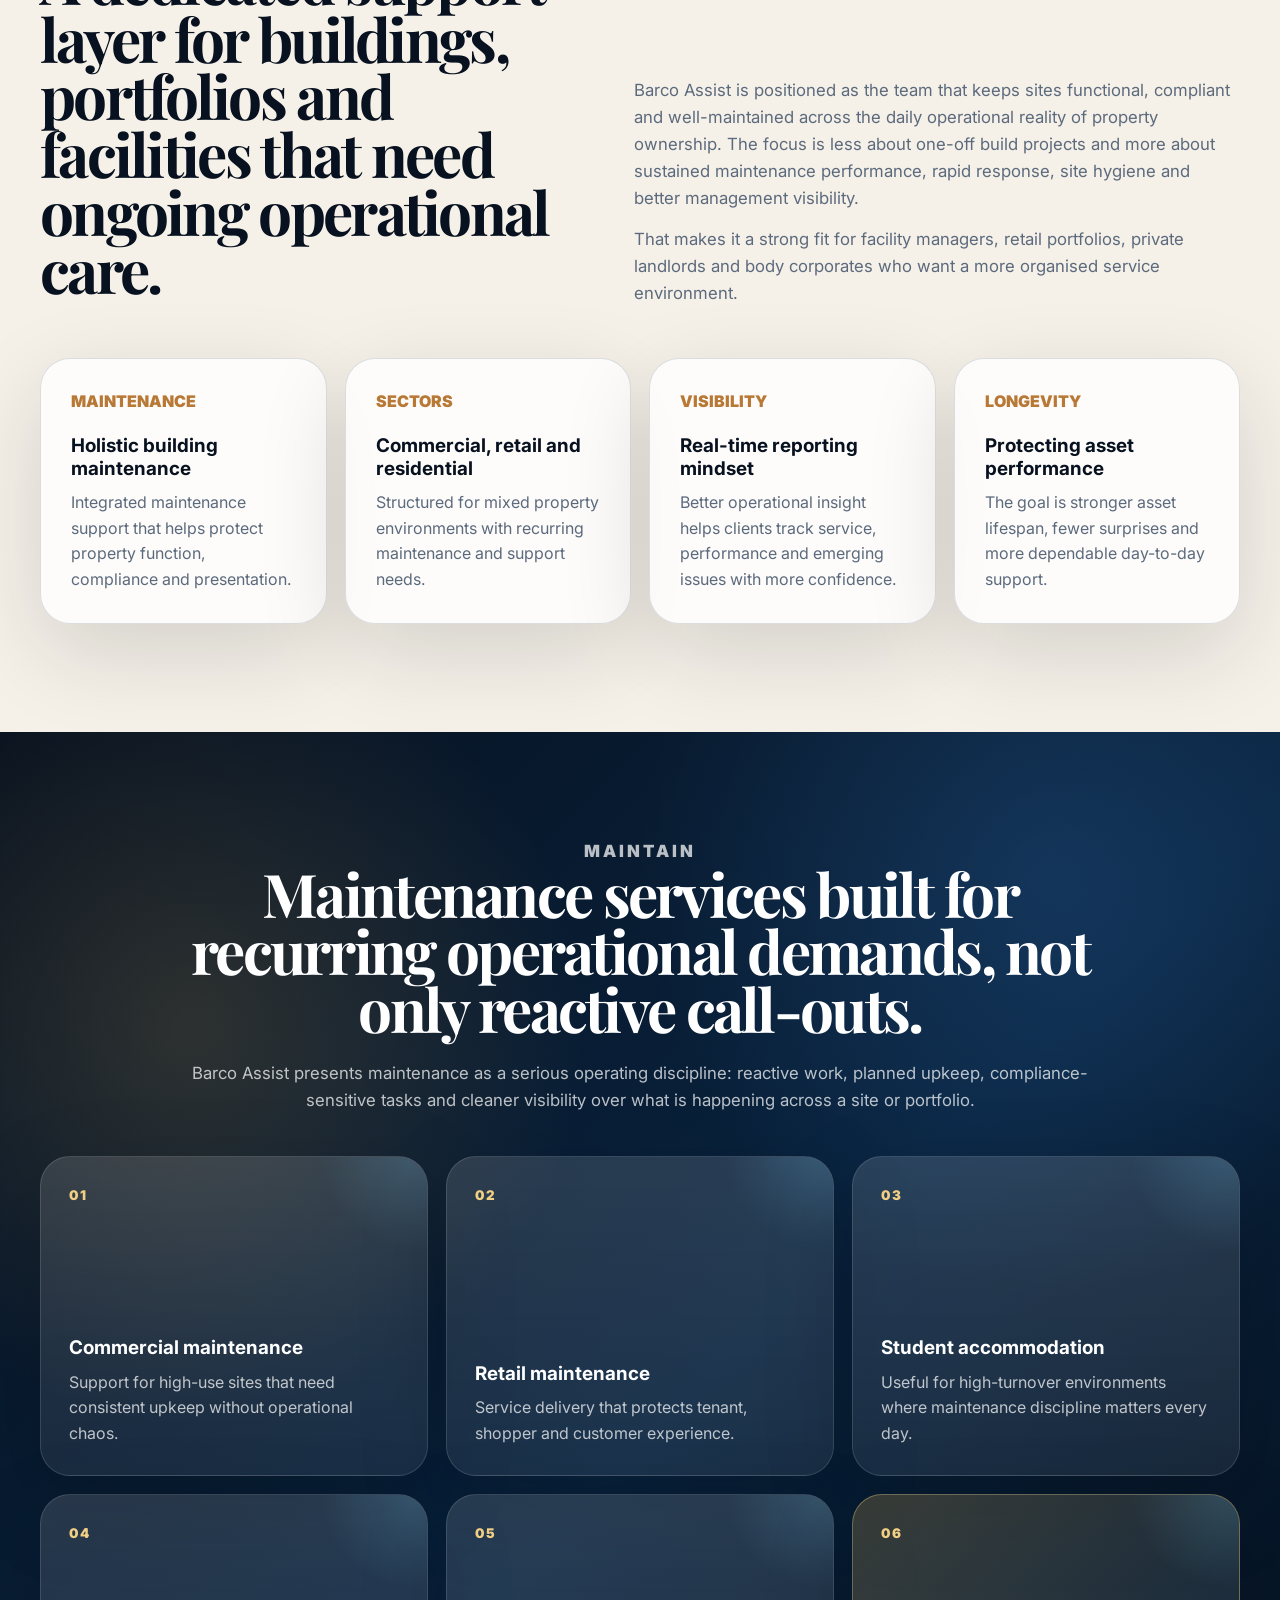
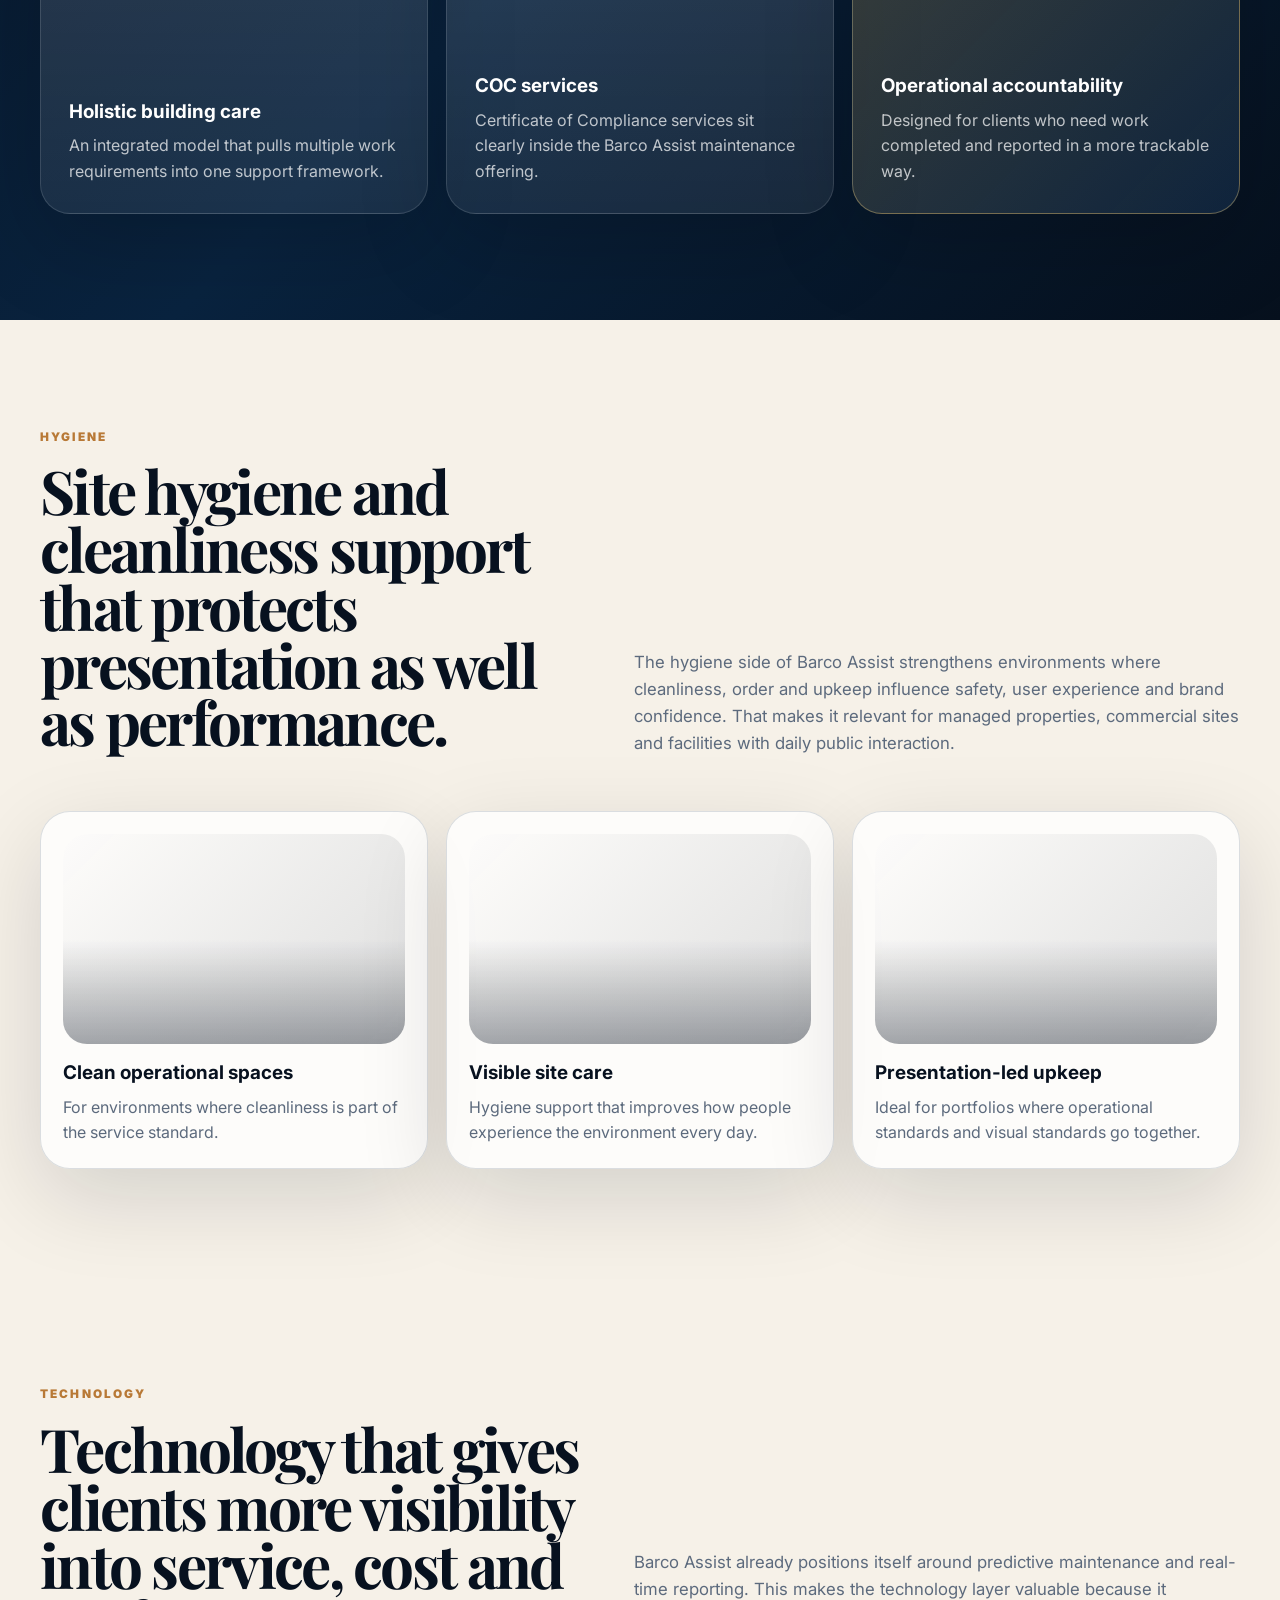
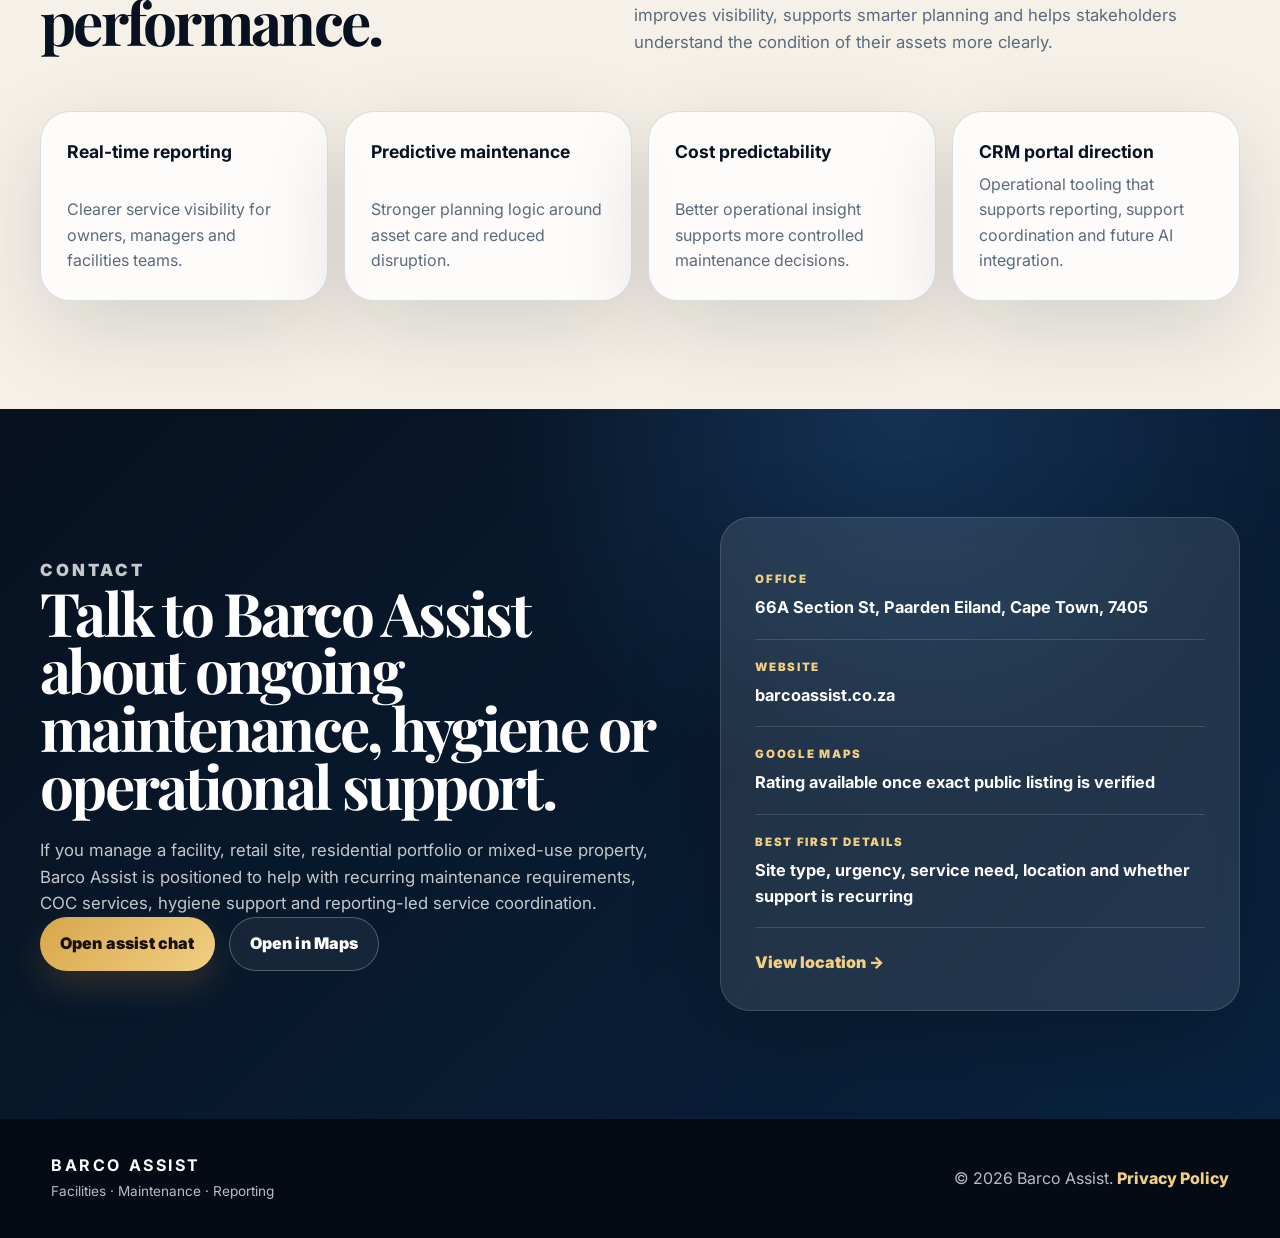
==== commit a50f6aac: "Refresh site with live-style Barco Assist content" ====
--- a/index.html
+++ b/index.html
@@ -3,8 +3,8 @@
 <head>
   <meta charset="UTF-8">
   <meta name="viewport" content="width=device-width, initial-scale=1.0">
-  <title>Barco Assist | Facilities services, hygiene, technology and AI support</title>
-  <meta name="description" content="Barco Assist demo site built from the document breakdown with maintain, hygiene, technology, conisoiur, software integration and AI-assisted contact sections in the Barco Group visual style.">
+  <title>Barco Assist | Tech-driven facilities management and maintenance</title>
+  <meta name="description" content="Barco Assist delivers tech-driven facilities management, building maintenance, hygiene support, COC services and real-time reporting for commercial, retail and residential portfolios.">
   <meta name="theme-color" content="#07111f">
   <link rel="preconnect" href="https://fonts.googleapis.com">
   <link rel="preconnect" href="https://fonts.gstatic.com" crossorigin>
@@ -16,73 +16,73 @@
 
   <header class="site-head" data-elevate>
     <a class="brand brand-logo-only" href="#top" aria-label="Barco Assist home">
-      <img src="https://images.leadconnectorhq.com/image/f_webp/q_80/r_1200/u_https://assets.cdn.filesafe.space/O8hTDXiQqqZLK5K00jLr/media/68da3c4e373f4e2e8e51dfae.png" alt="Barco Assist">
+      <img src="https://storage.googleapis.com/msgsndr/LgfGkAtQLIhPlTaceimj/media/6909d3f72243267896574499.png" alt="Barco Assist">
     </a>
     <nav class="main-nav" aria-label="Primary navigation">
-      <a href="#welcome">Welcome</a>
+      <a href="#about">About</a>
       <a href="#maintain">Maintain</a>
       <a href="#hygiene">Hygiene</a>
       <a href="#technology">Technology</a>
-      <a href="#conisoiur">Conisoiur</a>
       <a href="#contact">Contact</a>
     </nav>
-    <a class="nav-cta" href="#contact">Get support</a>
+    <a class="nav-cta" href="#contact">Request support</a>
   </header>
 
   <main id="top">
     <section class="hero hero-assist" aria-labelledby="hero-title">
       <div class="hero-media" aria-hidden="true">
+        <div class="hero-photo" style="background-image:url('https://assets.cdn.filesafe.space/LgfGkAtQLIhPlTaceimj/media/6909d96a2243261e8257ece7.jpeg')"></div>
         <div class="orb orb-one"></div>
         <div class="orb orb-two"></div>
         <div class="blueprint"></div>
       </div>
       <div class="hero-inner">
         <div class="hero-copy reveal">
-          <p class="eyebrow">BARCO ASSIST · OPERATIONS + RESPONSE</p>
-          <h1 id="hero-title">A service-operations layer built for maintenance, hygiene, technology visibility, and future AI-led support.</h1>
-          <p class="lead">This demo follows the document breakdown for Barco Assist and carries over the premium Barco Group look and feel. It combines the welcome page brief, separates service pillars clearly, and leaves room for the future software and integration story.</p>
+          <p class="eyebrow">BARCO ASSIST</p>
+          <h1 id="hero-title">Tech-driven facilities management and maintenance support built to protect asset performance.</h1>
+          <p class="lead">Barco Assist is the facilities maintenance division of Barco Group, focused on asset longevity, operational efficiency and better visibility across commercial, retail and residential portfolios. The offer combines maintenance delivery, hygiene support, compliance-related services and real-time reporting into one stronger support layer.</p>
           <div class="hero-actions">
-            <a class="btn primary" href="#maintain">Explore service pillars</a>
-            <a class="btn ghost" href="#contact">Open assist routing</a>
+            <a class="btn primary" href="#maintain">Explore capabilities</a>
+            <a class="btn ghost" href="#contact">Contact support</a>
           </div>
           <div class="hero-proof">
-            <span><b>01</b> Welcome section for About, B2B, B2C, affiliates and team</span>
-            <span><b>02</b> Dedicated maintain, hygiene, tech and contact flows</span>
-            <span><b>03</b> Software integration path framed for later rollout</span>
+            <span><b>Established 2012</b> Built on technical discipline and long-term asset care</span>
+            <span><b>Core focus</b> Commercial, retail and holistic building maintenance</span>
+            <span><b>Visibility</b> Reporting-led support with a stronger operational view</span>
           </div>
         </div>
         <aside class="command-card reveal delay-1" aria-labelledby="assist-command-title">
           <div class="card-top"><span></span><span></span><span></span></div>
-          <p class="panel-label">ASSIST SERVICE GRID</p>
-          <h2 id="assist-command-title">One front door for maintenance coordination, compliance support, hygiene work, technology visibility, and after-hours routing.</h2>
+          <p class="panel-label">FACILITIES SUPPORT OVERVIEW</p>
+          <h2 id="assist-command-title">Maintenance, hygiene and technology support aligned around predictable service delivery.</h2>
           <div class="status-lines">
-            <div><strong>Maintain</strong><span>Maintenance support + COC service positioning</span></div>
-            <div><strong>Hygiene</strong><span>Cleanliness and site care service lane</span></div>
-            <div><strong>Technology</strong><span>Reporting, dashboards, and visibility thinking</span></div>
-            <div><strong>Software</strong><span>AI-enabled operations roadmap</span></div>
+            <div><strong>Commercial maintenance</strong><span>Reliable support for high-use operational environments</span></div>
+            <div><strong>COC services</strong><span>Compliance-minded support inside the wider maintenance offer</span></div>
+            <div><strong>Hygiene</strong><span>Cleaner environments with stronger presentation standards</span></div>
+            <div><strong>Real-time reporting</strong><span>Better visibility for owners, facility teams and managers</span></div>
           </div>
-          <div class="live-meter"><i></i><span>Assist-ready workflow staged</span></div>
+          <div class="live-meter"><i></i><span>Structured for facilities, landlords and body corporates</span></div>
         </aside>
       </div>
-      <a class="scroll-cue" href="#welcome" aria-label="Scroll to welcome"><span></span></a>
+      <a class="scroll-cue" href="#about" aria-label="Scroll to about"><span></span></a>
     </section>
 
-    <section id="welcome" class="section-shell about-section">
+    <section id="about" class="section-shell about-section">
       <div class="split reveal">
         <div>
-          <p class="eyebrow dark">Welcome</p>
-          <h2>Barco Assist is positioned as the operating layer where service response, maintenance care, and client support meet.</h2>
+          <p class="eyebrow dark">About Barco Assist</p>
+          <h2>A dedicated support layer for buildings, portfolios and facilities that need ongoing operational care.</h2>
         </div>
         <div class="rich-copy">
-          <p>The document called for a landing welcome page that combines About Us, B2B, B2C, affiliates / clients, and team on one page. This section turns that into a polished assist-led introduction with a more operational tone than the project-focused Barco Solutions site.</p>
-          <p>It is structured to appeal both to portfolio stakeholders needing dependable support and to private or mixed-use environments needing a cleaner service response path.</p>
+          <p>Barco Assist is positioned as the team that keeps sites functional, compliant and well-maintained across the daily operational reality of property ownership. The focus is less about one-off build projects and more about sustained maintenance performance, rapid response, site hygiene and better management visibility.</p>
+          <p>That makes it a strong fit for facility managers, retail portfolios, private landlords and body corporates who want a more organised service environment.</p>
         </div>
       </div>
       <div class="value-grid four-up">
-        <article class="value-card reveal"><span>ABOUT</span><h3>Operations-first support</h3><p>Built around service coordination, response clarity, and ongoing care rather than one-off build work alone.</p></article>
-        <article class="value-card reveal delay-1"><span>B2B</span><h3>Portfolio and property support</h3><p>Designed for teams managing multiple assets, recurring maintenance needs, and operational accountability.</p></article>
-        <article class="value-card reveal delay-2"><span>B2C</span><h3>User-friendly support flow</h3><p>Private or smaller-site clients still need easy routing, practical updates, and confidence that issues will be handled.</p></article>
-        <article class="value-card reveal delay-3"><span>AFFILIATES + TEAM</span><h3>Service ecosystem ready</h3><p>Framed to support affiliate/client proof and team credibility once final logos, names, and supporting material are supplied.</p></article>
+        <article class="value-card reveal"><span>MAINTENANCE</span><h3>Holistic building maintenance</h3><p>Integrated maintenance support that helps protect property function, compliance and presentation.</p></article>
+        <article class="value-card reveal delay-1"><span>SECTORS</span><h3>Commercial, retail and residential</h3><p>Structured for mixed property environments with recurring maintenance and support needs.</p></article>
+        <article class="value-card reveal delay-2"><span>VISIBILITY</span><h3>Real-time reporting mindset</h3><p>Better operational insight helps clients track service, performance and emerging issues with more confidence.</p></article>
+        <article class="value-card reveal delay-3"><span>LONGEVITY</span><h3>Protecting asset performance</h3><p>The goal is stronger asset lifespan, fewer surprises and more dependable day-to-day support.</p></article>
       </div>
     </section>
 
@@ -90,16 +90,16 @@
       <div class="section-shell">
         <div class="section-heading reveal">
           <p class="eyebrow">Maintain</p>
-          <h2>Maintenance services with room for routine response, compliance support, and COC positioning.</h2>
-          <p>The document specifically asks for a Maintain page including services offered and Certificate of Compliance services. This section gives Barco Assist a stronger maintenance identity while staying grounded in the brief.</p>
+          <h2>Maintenance services built for recurring operational demands, not only reactive call-outs.</h2>
+          <p>Barco Assist presents maintenance as a serious operating discipline: reactive work, planned upkeep, compliance-sensitive tasks and cleaner visibility over what is happening across a site or portfolio.</p>
         </div>
         <div class="service-grid concept-grid">
-          <article class="service-card reveal"><small>01</small><h3>Reactive maintenance</h3><p>Support for site issues that need a fast response, clearer communication, and dependable coordination.</p></article>
-          <article class="service-card reveal delay-1"><small>02</small><h3>Planned maintenance</h3><p>Structured ongoing care for assets that need fewer surprises and better maintenance discipline.</p></article>
-          <article class="service-card reveal delay-2"><small>03</small><h3>Compliance support</h3><p>Positioning for inspection-led work and maintenance requirements with compliance implications.</p></article>
-          <article class="service-card reveal"><small>04</small><h3>COC services</h3><p>The brief calls this out directly, so it is presented as a clear service line within the maintenance offer.</p></article>
-          <article class="service-card reveal delay-1"><small>05</small><h3>Stakeholder reporting</h3><p>Useful for property teams who need work visibility, not only job completion.</p></article>
-          <article class="service-card premium reveal delay-2"><small>ASSIST MODEL</small><h3>Maintenance with accountability</h3><p>One service layer connecting issue reporting, response, compliance attention and client communication.</p></article>
+          <article class="service-card reveal"><small>01</small><h3>Commercial maintenance</h3><p>Support for high-use sites that need consistent upkeep without operational chaos.</p></article>
+          <article class="service-card reveal delay-1"><small>02</small><h3>Retail maintenance</h3><p>Service delivery that protects tenant, shopper and customer experience.</p></article>
+          <article class="service-card reveal delay-2"><small>03</small><h3>Student accommodation</h3><p>Useful for high-turnover environments where maintenance discipline matters every day.</p></article>
+          <article class="service-card reveal"><small>04</small><h3>Holistic building care</h3><p>An integrated model that pulls multiple work requirements into one support framework.</p></article>
+          <article class="service-card reveal delay-1"><small>05</small><h3>COC services</h3><p>Certificate of Compliance services sit clearly inside the Barco Assist maintenance offering.</p></article>
+          <article class="service-card premium reveal delay-2"><small>06</small><h3>Operational accountability</h3><p>Designed for clients who need work completed and reported in a more trackable way.</p></article>
         </div>
       </div>
     </section>
@@ -108,14 +108,14 @@
       <div class="split reveal">
         <div>
           <p class="eyebrow dark">Hygiene</p>
-          <h2>A dedicated hygiene service lane instead of an afterthought.</h2>
+          <h2>Site hygiene and cleanliness support that protects presentation as well as performance.</h2>
         </div>
-        <p class="rich-copy">The PDF asks simply for the Hygiene page and “services we offer”. This section gives that work a premium place: useful for managed buildings, public-facing environments, and sites where cleanliness directly affects brand perception and occupant experience.</p>
+        <p class="rich-copy">The hygiene side of Barco Assist strengthens environments where cleanliness, order and upkeep influence safety, user experience and brand confidence. That makes it relevant for managed properties, commercial sites and facilities with daily public interaction.</p>
       </div>
-      <div class="project-gallery">
-        <article class="gallery-card reveal"><div class="gallery-visual gradient-a"></div><h3>Routine site hygiene</h3><p>Consistent cleaning support for environments that need regular upkeep.</p></article>
-        <article class="gallery-card reveal delay-1"><div class="gallery-visual gradient-b"></div><h3>Deep-clean support</h3><p>Better suited to reset work, changeovers, or spaces needing a stronger hygiene intervention.</p></article>
-        <article class="gallery-card reveal delay-2"><div class="gallery-visual gradient-c"></div><h3>Presentation-led environments</h3><p>For spaces where client-facing appearance matters as much as operational cleanliness.</p></article>
+      <div class="project-gallery real-gallery">
+        <article class="gallery-card reveal"><div class="gallery-visual photo" style="background-image:url('https://assets.cdn.filesafe.space/LgfGkAtQLIhPlTaceimj/media/a1473fd6-c3d0-48fd-8532-c5541e379175.jpeg')"></div><h3>Clean operational spaces</h3><p>For environments where cleanliness is part of the service standard.</p></article>
+        <article class="gallery-card reveal delay-1"><div class="gallery-visual photo" style="background-image:url('https://assets.cdn.filesafe.space/LgfGkAtQLIhPlTaceimj/media/33f920c4-27cc-4434-bd17-20b89caf899a.png')"></div><h3>Visible site care</h3><p>Hygiene support that improves how people experience the environment every day.</p></article>
+        <article class="gallery-card reveal delay-2"><div class="gallery-visual photo" style="background-image:url('https://assets.cdn.filesafe.space/LgfGkAtQLIhPlTaceimj/media/69088c6b6b7a5724587f4483.png')"></div><h3>Presentation-led upkeep</h3><p>Ideal for portfolios where operational standards and visual standards go together.</p></article>
       </div>
     </section>
 
@@ -123,44 +123,15 @@
       <div class="split reveal">
         <div>
           <p class="eyebrow dark">Technology</p>
-          <h2>Technology should make service delivery more visible, not more complicated.</h2>
+          <h2>Technology that gives clients more visibility into service, cost and performance.</h2>
         </div>
-        <p class="rich-copy">The document calls for a Technology page. This demo frames it as dashboards, status visibility, reporting, and service intelligence that helps clients understand what is happening across their support environment.</p>
+        <p class="rich-copy">Barco Assist already positions itself around predictive maintenance and real-time reporting. This makes the technology layer valuable because it improves visibility, supports smarter planning and helps stakeholders understand the condition of their assets more clearly.</p>
       </div>
       <div class="sector-track">
-        <article class="sector-card reveal"><b>Service visibility</b><span>Clearer operational insight into work requests, active issues, and response progress.</span></article>
-        <article class="sector-card reveal delay-1"><b>Dashboard thinking</b><span>Useful for owners and managers who want a cleaner view of service activity.</span></article>
-        <article class="sector-card reveal delay-2"><b>Reporting support</b><span>Monthly, weekly, or event-based reporting becomes easier when the workflow is structured.</span></article>
-        <article class="sector-card reveal delay-3"><b>Integration-ready</b><span>Prepared for future AI/software layers without making fake claims about what is already live.</span></article>
-      </div>
-    </section>
-
-    <section id="conisoiur" class="process-section">
-      <div class="section-shell process-grid">
-        <div class="process-copy reveal">
-          <p class="eyebrow dark">Conisoiur</p>
-          <h2>A premium placeholder page waiting for the final service write-up.</h2>
-          <p>The document says Eduan still needs to provide the write-up for this section. So rather than inventing details, this demo establishes a refined section ready for positioning once the exact offer is confirmed.</p>
-        </div>
-        <div class="timeline reveal delay-1">
-          <div><span>01</span><strong>Premium positioning</strong><p>Reserve this lane for a higher-touch, more specialised service story.</p></div>
-          <div><span>02</span><strong>Final write-up pending</strong><p>Keep the layout strong while waiting for the final wording from Eduan.</p></div>
-          <div><span>03</span><strong>Visual continuity</strong><p>Ensure the section already feels part of the full Barco Assist site.</p></div>
-          <div><span>04</span><strong>Ready to sharpen</strong><p>Swap in the final copy without needing to rebuild the section structure later.</p></div>
-        </div>
-      </div>
-    </section>
-
-    <section class="section-shell clients-section" id="software">
-      <div class="section-heading reveal">
-        <p class="eyebrow dark">Software + AI integration</p>
-        <h2>The document points toward a bigger Barco Assist operations platform.</h2>
-        <p>The brief mentions software development, AI integration, dashboards, ticketing, reporting, asset monitoring and broader operational tooling. This section frames that roadmap without pretending it is already fully live.</p>
-      </div>
-      <div class="software-grid reveal">
-        <article class="software-card"><strong>CRM + tickets</strong><p>Support issue intake, team coordination, and field communication in one clearer operations flow.</p></article>
-        <article class="software-card"><strong>Owner dashboard</strong><p>Give leadership and operations teams better oversight into service activity and integration points.</p></article>
-        <article class="software-card"><strong>Reporting + costing</strong><p>Make invoicing, recurring reporting, and service summaries easier to manage across the business.</p></article>
+        <article class="sector-card reveal"><b>Real-time reporting</b><span>Clearer service visibility for owners, managers and facilities teams.</span></article>
+        <article class="sector-card reveal delay-1"><b>Predictive maintenance</b><span>Stronger planning logic around asset care and reduced disruption.</span></article>
+        <article class="sector-card reveal delay-2"><b>Cost predictability</b><span>Better operational insight supports more controlled maintenance decisions.</span></article>
+        <article class="sector-card reveal delay-3"><b>CRM portal direction</b><span>Operational tooling that supports reporting, support coordination and future AI integration.</span></article>
       </div>
     </section>
 
@@ -168,27 +139,27 @@
       <div class="section-shell contact-grid">
         <div class="contact-copy reveal">
           <p class="eyebrow">Contact</p>
-          <h2>Route support faster with an assist-first contact flow and AI-guided enquiry triage.</h2>
-          <p>The PDF asks for an advanced contact page with AI assist chat and support for assist / emergency / after-hours routing once details are confirmed. This section is built to receive those details cleanly without blocking the demo now.</p>
+          <h2>Talk to Barco Assist about ongoing maintenance, hygiene or operational support.</h2>
+          <p>If you manage a facility, retail site, residential portfolio or mixed-use property, Barco Assist is positioned to help with recurring maintenance requirements, COC services, hygiene support and reporting-led service coordination.</p>
           <div class="contact-actions">
-            <a class="btn primary" href="javascript:void(0)" onclick="window.openSmartSiteBot && window.openSmartSiteBot()">Open AI assist chat</a>
-            <a class="btn ghost" href="#technology">View technology layer</a>
+            <a class="btn primary" href="javascript:void(0)" onclick="window.openSmartSiteBot && window.openSmartSiteBot()">Open assist chat</a>
+            <a class="btn ghost" href="https://maps.google.com/?q=66A+Section+St,+Paarden+Eiland,+Cape+Town,+7405" target="_blank" rel="noreferrer">Open in Maps</a>
           </div>
         </div>
         <div class="contact-card reveal delay-1">
-          <div class="contact-line"><span>Support lanes</span><strong>Maintain · Hygiene · Technology · Conisoiur · future software support</strong></div>
-          <div class="contact-line"><span>Routing mode</span><strong>Guided AI triage first, then direct assist / emergency / after-hours handoff when confirmed</strong></div>
-          <div class="contact-line"><span>Contact details</span><strong>Official emergency and after-hours numbers still to be supplied</strong></div>
-          <div class="contact-line"><span>Best first questions</span><strong>Location, urgency, service type, asset/site type, and whether support is recurring or once-off</strong></div>
-          <a class="map-link" href="#top">Return to top →</a>
+          <div class="contact-line"><span>Office</span><strong>66A Section St, Paarden Eiland, Cape Town, 7405</strong></div>
+          <div class="contact-line"><span>Website</span><strong>barcoassist.co.za</strong></div>
+          <div class="contact-line"><span>Google Maps</span><strong>Rating available once exact public listing is verified</strong></div>
+          <div class="contact-line"><span>Best first details</span><strong>Site type, urgency, service need, location and whether support is recurring</strong></div>
+          <a class="map-link" href="https://maps.google.com/?q=66A+Section+St,+Paarden+Eiland,+Cape+Town,+7405" target="_blank" rel="noreferrer">View location →</a>
         </div>
       </div>
     </section>
   </main>
 
   <footer class="site-footer">
-    <div><strong>BARCO ASSIST</strong><span>Maintain · Hygiene · Technology · Support</span></div>
-    <p>© 2026 Barco Assist demo. <a href="privacy.html">Privacy Policy</a></p>
+    <div><strong>BARCO ASSIST</strong><span>Facilities · Maintenance · Reporting</span></div>
+    <p>© 2026 Barco Assist. <a href="privacy.html">Privacy Policy</a></p>
   </footer>
 
   <script src="bot-config.js"></script>
--- a/styles.css
+++ b/styles.css
@@ -1 +1 @@
-:root{--ink:#07111f;--navy:#09233f;--blue:#123b69;--electric:#4da3ff;--cyan:#80d7ff;--gold:#d7a64b;--bronze:#b87936;--paper:#f6f1e8;--stone:#e8dfd1;--muted:#5c6a7d;--line:rgba(9,35,63,.14);--white:#fff;--shadow:0 28px 90px rgba(7,17,31,.14);--radius:30px;--max:1200px}*{box-sizing:border-box}html{scroll-behavior:smooth}body{margin:0;font-family:Inter,system-ui,-apple-system,Segoe UI,sans-serif;color:var(--ink);background:var(--paper);line-height:1.6;overflow-x:hidden}body:before{content:"";position:fixed;inset:0;z-index:-3;background:linear-gradient(180deg,#fbf8f1 0%,#f1e8d9 52%,#f8f4ec 100%)}a{color:inherit;text-decoration:none}img{max-width:100%;display:block}.page-glow{position:fixed;inset:auto -15vw -30vh auto;width:58vw;height:58vw;border-radius:50%;background:radial-gradient(circle,rgba(77,163,255,.16),transparent 62%);z-index:-2;pointer-events:none}.site-head{position:sticky;top:0;z-index:60;display:flex;align-items:center;gap:26px;padding:15px clamp(18px,4vw,56px);background:rgba(246,241,232,.78);backdrop-filter:blur(20px);border-bottom:1px solid rgba(9,35,63,.09);transition:box-shadow .25s,background .25s}.site-head.is-scrolled{background:rgba(246,241,232,.94);box-shadow:0 18px 50px rgba(7,17,31,.1)}.brand{display:flex;align-items:center;gap:14px;margin-right:auto}.brand img{width:260px;height:78px;object-fit:contain;border-radius:0;background:transparent;padding:0;box-shadow:none}.main-nav{display:flex;gap:24px;font-size:.88rem;font-weight:800;color:#24374f}.main-nav a{position:relative}.main-nav a:after{content:"";position:absolute;left:0;right:100%;bottom:-7px;height:2px;background:linear-gradient(90deg,var(--gold),var(--electric));transition:right .25s}.main-nav a:hover:after{right:0}.nav-cta,.btn{display:inline-flex;align-items:center;justify-content:center;border-radius:999px;padding:13px 20px;font-weight:900;letter-spacing:.01em;transition:transform .2s,box-shadow .2s,background .2s}.nav-cta,.btn.primary{background:linear-gradient(135deg,var(--gold),#f1cf83);color:#171006;box-shadow:0 15px 34px rgba(183,121,54,.23)}.nav-cta:hover,.btn:hover{transform:translateY(-2px)}.btn.ghost{border:1px solid rgba(255,255,255,.26);color:#fff;background:rgba(255,255,255,.06)}.hero{position:relative;min-height:820px;display:grid;align-items:center;overflow:hidden;color:#fff;background:radial-gradient(circle at 72% 18%,rgba(77,163,255,.24),transparent 28%),radial-gradient(circle at 20% 20%,rgba(215,166,75,.2),transparent 30%),linear-gradient(135deg,#050b14 0%,#09233f 48%,#07111f 100%)}.hero:after{content:"";position:absolute;inset:0;background:linear-gradient(90deg,rgba(255,255,255,.05) 1px,transparent 1px),linear-gradient(rgba(255,255,255,.045) 1px,transparent 1px);background-size:72px 72px;mask-image:linear-gradient(180deg,#000,transparent 84%);opacity:.75}.hero-solutions:before,.hero-assist:before{content:"";position:absolute;inset:0;background:linear-gradient(120deg,rgba(8,18,32,.16),rgba(8,18,32,.02))}.hero-media{position:absolute;inset:0;overflow:hidden}.orb{position:absolute;border-radius:50%;filter:blur(14px);opacity:.75;animation:float 8s ease-in-out infinite}.orb-one{right:8%;top:16%;width:270px;height:270px;background:radial-gradient(circle,rgba(77,163,255,.36),transparent 68%)}.orb-two{left:8%;bottom:10%;width:330px;height:330px;background:radial-gradient(circle,rgba(215,166,75,.28),transparent 68%);animation-delay:-2s}.blueprint{position:absolute;right:-8vw;bottom:-18vh;width:58vw;height:58vw;border:1px solid rgba(255,255,255,.08);border-radius:50%;background:repeating-conic-gradient(from 0deg,rgba(255,255,255,.08) 0 1deg,transparent 1deg 12deg);animation:spin 38s linear infinite}.hero-inner{position:relative;z-index:2;width:min(var(--max),calc(100% - 34px));margin:0 auto;display:grid;grid-template-columns:1.05fr .78fr;gap:62px;align-items:center;padding:118px 0 92px}.eyebrow{margin:0 0 16px;text-transform:uppercase;letter-spacing:.18em;font-size:.74rem;font-weight:900;color:#f1cf83}.eyebrow.dark{color:var(--bronze)}h1,h2{font-family:"Playfair Display",Georgia,serif;letter-spacing:-.045em;line-height:.96;margin:0 0 22px}h1{font-size:clamp(3rem,6.8vw,7rem);max-width:920px}h2{font-size:clamp(2.25rem,4.7vw,4.9rem)}h3{margin:0 0 10px;font-size:1.18rem;line-height:1.2}.lead{font-size:1.17rem;color:rgba(255,255,255,.82);max-width:760px;margin:0 0 34px}.hero-actions,.contact-actions{display:flex;gap:14px;flex-wrap:wrap}.hero-proof{display:grid;grid-template-columns:repeat(3,1fr);gap:12px;margin-top:36px;max-width:820px}.hero-proof span{padding:16px;border:1px solid rgba(255,255,255,.12);border-radius:18px;background:rgba(255,255,255,.06);backdrop-filter:blur(10px);color:rgba(255,255,255,.75);font-size:.9rem}.hero-proof b{display:block;color:#fff;font-size:1.4rem}.command-card{position:relative;border:1px solid rgba(255,255,255,.16);border-radius:34px;background:linear-gradient(180deg,rgba(255,255,255,.15),rgba(255,255,255,.075));box-shadow:0 40px 120px rgba(0,0,0,.36);backdrop-filter:blur(22px);padding:26px;overflow:hidden}.command-card:before{content:"";position:absolute;inset:-40% -35% auto auto;width:260px;height:260px;border-radius:50%;background:radial-gradient(circle,rgba(128,215,255,.28),transparent 65%)}.card-top{display:flex;gap:8px;margin-bottom:22px}.card-top span{width:10px;height:10px;border-radius:50%;background:rgba(255,255,255,.38)}.panel-label{position:relative;margin:0 0 14px;letter-spacing:.18em;color:#f1cf83;font-size:.75rem;font-weight:900}.command-card h2{font-size:2.15rem;letter-spacing:-.03em}.status-lines{display:grid;gap:12px;margin:22px 0}.status-lines div{display:flex;justify-content:space-between;gap:18px;padding:14px 0;border-bottom:1px solid rgba(255,255,255,.12)}.status-lines span{color:rgba(255,255,255,.65);text-align:right}.live-meter{position:relative;margin-top:20px;padding:18px;border-radius:22px;background:#fff;color:var(--ink);font-weight:900;overflow:hidden}.live-meter i{position:absolute;inset:0 auto 0 0;width:76%;background:linear-gradient(90deg,rgba(77,163,255,.18),rgba(215,166,75,.18));animation:pulseWidth 3.8s ease-in-out infinite}.live-meter span{position:relative}.scroll-cue{position:absolute;z-index:3;left:50%;bottom:28px;width:34px;height:54px;border:1px solid rgba(255,255,255,.28);border-radius:999px;transform:translateX(-50%)}.scroll-cue span{position:absolute;left:50%;top:10px;width:5px;height:9px;border-radius:99px;background:#fff;transform:translateX(-50%);animation:scrollDot 1.8s infinite}.section-shell{width:min(var(--max),calc(100% - 34px));margin:0 auto}.about-section,.sectors-section,.clients-section,.gallery-section,.faq-section{padding:108px 0}.split{display:grid;grid-template-columns:.95fr 1.05fr;gap:46px;align-items:end;margin-bottom:38px}.rich-copy{color:var(--muted);font-size:1.05rem}.rich-copy p{margin:0 0 14px}.value-grid{display:grid;grid-template-columns:repeat(3,1fr);gap:18px}.value-grid.four-up{grid-template-columns:repeat(4,1fr)}.value-card,.service-card,.sector-card,.contact-card,.gallery-card,.track-card,.software-card{border:1px solid var(--line);border-radius:var(--radius);background:rgba(255,255,255,.76);box-shadow:var(--shadow)}.value-card{padding:30px;min-height:240px;transition:transform .25s,box-shadow .25s}.value-card:hover,.sector-card:hover,.gallery-card:hover,.track-card:hover,.software-card:hover{transform:translateY(-6px);box-shadow:0 34px 100px rgba(7,17,31,.18)}.value-card span{display:inline-flex;margin-bottom:20px;color:var(--bronze);font-weight:900}.value-card p,.service-card p,.section-heading p,.sector-card span,.process-copy p,.contact-copy p,.gallery-card p,.track-card span,.software-card p{color:var(--muted);margin:0}.dark-section{position:relative;padding:106px 0;background:linear-gradient(135deg,#07111f,#09233f 55%,#06101d);color:#fff;overflow:hidden}.dark-section:before{content:"";position:absolute;inset:0;background:radial-gradient(circle at 15% 25%,rgba(215,166,75,.18),transparent 28%),radial-gradient(circle at 82% 12%,rgba(77,163,255,.16),transparent 28%)}.dark-section .section-shell{position:relative}.section-heading{text-align:center;max-width:920px;margin:0 auto 42px}.section-heading p{font-size:1.05rem}.dark-section .section-heading p,.service-card p,.dark-section .split .rich-copy{color:rgba(255,255,255,.72)}.service-grid{display:grid;grid-template-columns:repeat(3,1fr);gap:18px}.service-grid.concept-grid .service-card{min-height:320px}.service-card{position:relative;overflow:hidden;min-height:300px;padding:28px;display:flex;flex-direction:column;justify-content:flex-end;background:linear-gradient(180deg,rgba(255,255,255,.13),rgba(255,255,255,.07));border-color:rgba(255,255,255,.13);box-shadow:0 30px 90px rgba(0,0,0,.18);transition:transform .25s,border-color .25s}.service-card:before{content:"";position:absolute;inset:-35% -25% auto auto;width:210px;height:210px;border-radius:50%;background:radial-gradient(circle,rgba(128,215,255,.18),transparent 68%)}.service-card:hover{transform:translateY(-7px);border-color:rgba(241,207,131,.45)}.service-card small{color:#f1cf83;font-weight:900;letter-spacing:.14em;margin-bottom:auto}.service-card.premium{background:linear-gradient(135deg,rgba(215,166,75,.24),rgba(77,163,255,.12));border-color:rgba(241,207,131,.36)}.sector-track{display:grid;grid-template-columns:repeat(4,1fr);gap:16px}.sector-card{padding:26px;min-height:190px;display:flex;flex-direction:column;justify-content:space-between}.sector-card b{font-size:1.1rem}.sector-card span{display:block}.process-section{padding:104px 0;background:linear-gradient(180deg,#fffaf1,#efe4d2)}.process-grid{display:grid;grid-template-columns:.85fr 1.15fr;gap:48px;align-items:center}.timeline{position:relative;display:grid;gap:14px}.timeline:before{content:"";position:absolute;left:25px;top:18px;bottom:18px;width:2px;background:linear-gradient(var(--gold),var(--electric))}.timeline div{position:relative;margin-left:58px;padding:22px 24px;border:1px solid var(--line);border-radius:24px;background:rgba(255,255,255,.78);box-shadow:0 18px 50px rgba(7,17,31,.09)}.timeline span{position:absolute;left:-58px;top:20px;width:52px;height:52px;border-radius:50%;display:grid;place-items:center;background:linear-gradient(135deg,var(--gold),var(--electric));color:#08121f;font-weight:900;border:6px solid #fff7eb}.timeline strong{display:block;font-size:1.08rem}.timeline p{margin:5px 0 0;color:var(--muted)}.project-gallery,.software-grid,.track-record-grid{display:grid;grid-template-columns:repeat(3,1fr);gap:18px}.gallery-card,.software-card,.track-card{padding:22px}.gallery-visual{height:210px;border-radius:24px;margin-bottom:18px;position:relative;overflow:hidden}.gallery-visual:before{content:"";position:absolute;inset:0;background:linear-gradient(135deg,rgba(255,255,255,.24),transparent)}.gradient-a{background:linear-gradient(135deg,#0f2848,#2b5b8a,#d7a64b)}.gradient-b{background:linear-gradient(135deg,#10161f,#3f4e65,#b87936)}.gradient-c{background:linear-gradient(135deg,#09233f,#4da3ff,#80d7ff)}.logo-cloud{display:grid;grid-template-columns:repeat(6,1fr);gap:14px;align-items:center}.logo-cloud img{width:100%;height:92px;object-fit:contain;padding:18px;border:1px solid var(--line);border-radius:22px;background:#fff;box-shadow:0 18px 55px rgba(7,17,31,.08);filter:saturate(.96);transition:transform .2s,filter .2s}.logo-cloud img:hover{transform:translateY(-4px);filter:saturate(1.08)}.track-record-grid{grid-template-columns:repeat(4,1fr)}.track-card{display:flex;flex-direction:column;gap:10px;min-height:210px}.track-card strong,.software-card strong{font-size:1.15rem}.contact-section{padding:108px 0;background:radial-gradient(circle at 70% 0,rgba(77,163,255,.18),transparent 35%),linear-gradient(135deg,#07111f,#09233f);color:#fff}.contact-grid{display:grid;grid-template-columns:1fr .82fr;gap:46px;align-items:center}.contact-copy p{color:rgba(255,255,255,.76);font-size:1.05rem}.contact-card{padding:34px;background:rgba(255,255,255,.1);border-color:rgba(255,255,255,.14);box-shadow:0 30px 90px rgba(0,0,0,.2);backdrop-filter:blur(14px)}.contact-line{padding:18px 0;border-bottom:1px solid rgba(255,255,255,.13)}.contact-line span{display:block;color:#f1cf83;font-weight:900;text-transform:uppercase;letter-spacing:.15em;font-size:.72rem;margin-bottom:6px}.contact-line strong{display:block;font-size:1.02rem}.map-link{display:inline-flex;margin-top:22px;color:#f1cf83;font-weight:900}.site-footer{display:flex;justify-content:space-between;gap:20px;align-items:center;padding:34px clamp(18px,4vw,56px);background:#050b14;color:rgba(255,255,255,.72)}.site-footer strong{display:block;color:#fff;letter-spacing:.16em}.site-footer span{font-size:.85rem}.site-footer p{margin:0}.site-footer a{color:#f1cf83;font-weight:800}.reveal{opacity:0;transform:translateY(28px);transition:opacity .8s ease,transform .8s ease}.reveal.in-view{opacity:1;transform:none}.delay-1{transition-delay:.12s}.delay-2{transition-delay:.24s}.delay-3{transition-delay:.36s}@keyframes float{50%{transform:translate3d(0,-22px,0) scale(1.04)}}@keyframes spin{to{transform:rotate(360deg)}}@keyframes pulseWidth{50%{width:92%}}@keyframes scrollDot{0%{opacity:0;transform:translate(-50%,0)}35%{opacity:1}100%{opacity:0;transform:translate(-50%,22px)}}@media(max-width:1020px){.main-nav{display:none}.hero-inner,.split,.process-grid,.contact-grid{grid-template-columns:1fr}.command-card{max-width:620px}.value-grid,.value-grid.four-up,.service-grid,.project-gallery,.software-grid{grid-template-columns:1fr 1fr}.sector-track,.track-record-grid{grid-template-columns:1fr 1fr}.logo-cloud{grid-template-columns:repeat(3,1fr)}.hero-proof{grid-template-columns:1fr 1fr 1fr}}@media(max-width:660px){.site-head{padding:12px 15px}.brand img{width:186px;height:56px}.nav-cta{display:none}.hero{min-height:auto}.hero-inner{padding:78px 0 72px}.hero-proof,.value-grid,.value-grid.four-up,.service-grid,.sector-track,.logo-cloud,.project-gallery,.track-record-grid,.software-grid{grid-template-columns:1fr}h1{font-size:2.72rem}.command-card h2{font-size:1.85rem}.status-lines div{display:block}.status-lines span{text-align:left;display:block;margin-top:4px}.about-section,.sectors-section,.clients-section,.contact-section,.dark-section,.process-section,.gallery-section,.faq-section{padding:74px 0}.hero-actions .btn,.contact-actions .btn{width:100%}.site-footer{display:block;text-align:center}.site-footer p{margin-top:12px}.logo-cloud img{height:105px}.blueprint{width:95vw;height:95vw;right:-40vw}}@media(prefers-reduced-motion:reduce){*{animation:none!important;transition:none!important;scroll-behavior:auto!important}.reveal{opacity:1;transform:none}}.aiFab{position:fixed;right:22px;bottom:22px;z-index:80;width:72px;height:72px;border:0;border-radius:50%;background:linear-gradient(135deg,var(--gold),#f1cf83);color:#171006;box-shadow:0 12px 34px rgba(0,0,0,.22);cursor:pointer;display:grid;place-items:center}.aiFab svg{width:34px;height:34px}.aiFab::after{content:'1';position:absolute;right:2px;top:1px;width:22px;height:22px;border-radius:50%;background:#09233f;color:#fff;display:grid;place-items:center;font:800 12px Arial,sans-serif;border:2px solid #fff}.aiFab span{display:none}.aiPanel{position:fixed;right:22px;bottom:104px;z-index:90;width:min(370px,calc(100vw - 28px));overflow:hidden;border-radius:22px;background:#f6f1e8;box-shadow:0 18px 60px rgba(0,0,0,.24);color:#111;font-family:Inter,Arial,sans-serif}.aiHead{display:flex;align-items:center;justify-content:space-between;gap:14px;padding:17px 18px;background:#09233f;color:#fff;border-radius:22px 22px 0 0}.aiHeadMain{display:flex;gap:12px;align-items:center}.aiLogo{width:42px;height:42px;border-radius:50%;background:#fff;display:grid;place-items:center;color:#09233f;font-weight:900;font-size:19px;box-shadow:0 2px 8px rgba(0,0,0,.12)}.aiHead b{display:block;font-size:18px;line-height:1.1}.aiHead small{display:block;font-size:13px;color:rgba(255,255,255,.86);margin-top:4px}.aiHead button{border:0;background:transparent;color:#fff;font-size:28px;line-height:1;cursor:pointer}.aiBack{font-size:24px!important}.aiBody{padding:16px;display:grid;gap:12px}.aiBody p{margin:0 0 8px;color:#506072;font-size:14px}.contactOption{display:flex;align-items:center;gap:14px;width:100%;border:1px solid rgba(9,35,63,.12);border-radius:16px;background:#fff;color:#111;padding:14px 15px;font-weight:800;font-size:15px;text-align:left;box-shadow:0 4px 12px rgba(0,0,0,.05);cursor:pointer;text-decoration:none;font-family:inherit}.contactIcon{width:38px;height:38px;border-radius:11px;background:#edf4ff;display:grid;place-items:center;color:#09233f;flex:0 0 38px}.contactIcon.whatsapp{background:#25d366;color:#fff;border-radius:50%}.contactIcon svg{width:21px;height:21px}.aiFooter{display:flex;align-items:center;gap:6px;justify-content:center;color:#7d8790;font-size:12px;padding:12px 0 2px;border-top:1px solid rgba(9,35,63,.1)}.aiFooter a{color:#09233f;font-weight:800}.aiField{display:grid;gap:7px}.aiField label{font-size:13px;font-weight:800;color:#20262d}.aiInput,.aiTextarea{width:100%;border:1px solid rgba(9,35,63,.18);border-radius:10px;background:#fff;padding:13px 14px;font:inherit;color:#111}.aiTextarea{min-height:90px;resize:vertical}.aiSubmit{border:0;border-radius:10px;background:#09233f;color:#fff;font-weight:900;padding:14px 16px;font:inherit;cursor:pointer}.aiNotice{padding:12px 14px;border-radius:10px;background:#fff8df;border:1px solid #ecd878;color:#5c4b00;font-size:13px}.aiChat{display:grid;gap:10px;max-height:390px;overflow:auto;padding-right:2px}.chatMsg{max-width:88%;padding:10px 12px;border-radius:16px;font-size:14px;line-height:1.4}.chatMsg.bot{background:#fff;color:#1e2832;border:1px solid rgba(9,35,63,.1);border-top-left-radius:5px}.chatMsg.user{background:#09233f;color:#fff;justify-self:end;border-top-right-radius:5px}.chatChoices{display:flex;flex-wrap:wrap;gap:8px;margin:10px 0 4px}.chatChoices button{border:1px solid rgba(9,35,63,.14);background:#fff;color:#09233f;border-radius:999px;padding:9px 11px;font-weight:800;cursor:pointer;font-size:12px}.chatInputRow{display:flex;gap:8px;margin-top:4px}.chatInputRow input{flex:1;border:1px solid rgba(9,35,63,.18);border-radius:999px;background:#fff;padding:12px 14px;font:inherit;min-width:0}.chatInputRow button{border:0;border-radius:999px;background:#09233f;color:#fff;font-weight:900;padding:0 16px;cursor:pointer}.botLang{display:flex;justify-content:flex-end;gap:.35rem;margin-bottom:.35rem}.botLang button{border:1px solid rgba(9,35,63,.14);background:#fff;color:#09233f;border-radius:999px;padding:.35rem .65rem;font-weight:900;cursor:pointer}.botLang button.active,.botLang button:hover{background:#09233f;border-color:#09233f;color:#fff}.botLinks{display:grid;gap:.45rem;margin-top:.7rem}.botLinks a{display:inline-flex;align-items:center;justify-content:center;text-decoration:none;border-radius:999px;padding:.65rem .85rem;background:#09233f;color:#fff;font-weight:900}@media(max-width:560px){.aiFab{right:14px;bottom:14px}.aiPanel{right:14px;bottom:96px;width:calc(100vw - 28px)}}.privacy-shell{min-height:100vh;display:grid;place-items:center;padding:72px 0}.privacy-card{max-width:920px;background:#fff!important;color:#07111f!important}.privacy-card h1{font-size:clamp(2.5rem,5vw,5rem)}.privacy-card h2{font-size:clamp(1.7rem,3vw,2.6rem);margin-top:28px}.privacy-card p{color:var(--muted)}+:root{--ink:#07111f;--navy:#09233f;--blue:#123b69;--electric:#4da3ff;--cyan:#80d7ff;--gold:#d7a64b;--bronze:#b87936;--paper:#f6f1e8;--stone:#e8dfd1;--muted:#5c6a7d;--line:rgba(9,35,63,.14);--white:#fff;--shadow:0 28px 90px rgba(7,17,31,.14);--radius:30px;--max:1200px}*{box-sizing:border-box}html{scroll-behavior:smooth}body{margin:0;font-family:Inter,system-ui,-apple-system,Segoe UI,sans-serif;color:var(--ink);background:var(--paper);line-height:1.6;overflow-x:hidden}body:before{content:"";position:fixed;inset:0;z-index:-3;background:linear-gradient(180deg,#fbf8f1 0%,#f1e8d9 52%,#f8f4ec 100%)}a{color:inherit;text-decoration:none}img{max-width:100%;display:block}.page-glow{position:fixed;inset:auto -15vw -30vh auto;width:58vw;height:58vw;border-radius:50%;background:radial-gradient(circle,rgba(77,163,255,.16),transparent 62%);z-index:-2;pointer-events:none}.site-head{position:sticky;top:0;z-index:60;display:flex;align-items:center;gap:26px;padding:15px clamp(18px,4vw,56px);background:rgba(246,241,232,.78);backdrop-filter:blur(20px);border-bottom:1px solid rgba(9,35,63,.09);transition:box-shadow .25s,background .25s}.site-head.is-scrolled{background:rgba(246,241,232,.94);box-shadow:0 18px 50px rgba(7,17,31,.1)}.brand{display:flex;align-items:center;gap:14px;margin-right:auto}.brand img{width:260px;height:78px;object-fit:contain;border-radius:0;background:transparent;padding:0;box-shadow:none}.main-nav{display:flex;gap:24px;font-size:.88rem;font-weight:800;color:#24374f}.main-nav a{position:relative}.main-nav a:after{content:"";position:absolute;left:0;right:100%;bottom:-7px;height:2px;background:linear-gradient(90deg,var(--gold),var(--electric));transition:right .25s}.main-nav a:hover:after{right:0}.nav-cta,.btn{display:inline-flex;align-items:center;justify-content:center;border-radius:999px;padding:13px 20px;font-weight:900;letter-spacing:.01em;transition:transform .2s,box-shadow .2s,background .2s}.nav-cta,.btn.primary{background:linear-gradient(135deg,var(--gold),#f1cf83);color:#171006;box-shadow:0 15px 34px rgba(183,121,54,.23)}.nav-cta:hover,.btn:hover{transform:translateY(-2px)}.btn.ghost{border:1px solid rgba(255,255,255,.26);color:#fff;background:rgba(255,255,255,.06)}.hero{position:relative;min-height:820px;display:grid;align-items:center;overflow:hidden;color:#fff;background:radial-gradient(circle at 72% 18%,rgba(77,163,255,.24),transparent 28%),radial-gradient(circle at 20% 20%,rgba(215,166,75,.2),transparent 30%),linear-gradient(135deg,#050b14 0%,#09233f 48%,#07111f 100%)}.hero:after{content:"";position:absolute;inset:0;background:linear-gradient(90deg,rgba(255,255,255,.05) 1px,transparent 1px),linear-gradient(rgba(255,255,255,.045) 1px,transparent 1px);background-size:72px 72px;mask-image:linear-gradient(180deg,#000,transparent 84%);opacity:.75}.hero-solutions:before,.hero-assist:before{content:"";position:absolute;inset:0;background:linear-gradient(120deg,rgba(8,18,32,.16),rgba(8,18,32,.02))}.hero-media{position:absolute;inset:0;overflow:hidden}.hero-photo{position:absolute;inset:0;background-size:cover;background-position:center;opacity:.28;transform:scale(1.03)}.hero-photo:after{content:"";position:absolute;inset:0;background:linear-gradient(90deg,rgba(5,11,20,.88) 0%,rgba(5,11,20,.76) 38%,rgba(5,11,20,.46) 100%)}.orb{position:absolute;border-radius:50%;filter:blur(14px);opacity:.75;animation:float 8s ease-in-out infinite}.orb-one{right:8%;top:16%;width:270px;height:270px;background:radial-gradient(circle,rgba(77,163,255,.36),transparent 68%)}.orb-two{left:8%;bottom:10%;width:330px;height:330px;background:radial-gradient(circle,rgba(215,166,75,.28),transparent 68%);animation-delay:-2s}.blueprint{position:absolute;right:-8vw;bottom:-18vh;width:58vw;height:58vw;border:1px solid rgba(255,255,255,.08);border-radius:50%;background:repeating-conic-gradient(from 0deg,rgba(255,255,255,.08) 0 1deg,transparent 1deg 12deg);animation:spin 38s linear infinite}.hero-inner{position:relative;z-index:2;width:min(var(--max),calc(100% - 34px));margin:0 auto;display:grid;grid-template-columns:1.05fr .78fr;gap:62px;align-items:center;padding:118px 0 92px}.eyebrow{margin:0 0 16px;text-transform:uppercase;letter-spacing:.18em;font-size:.74rem;font-weight:900;color:#f1cf83}.eyebrow.dark{color:var(--bronze)}h1,h2{font-family:"Playfair Display",Georgia,serif;letter-spacing:-.045em;line-height:.96;margin:0 0 22px}h1{font-size:clamp(3rem,6.8vw,7rem);max-width:920px}h2{font-size:clamp(2.25rem,4.7vw,4.9rem)}h3{margin:0 0 10px;font-size:1.18rem;line-height:1.2}.lead{font-size:1.17rem;color:rgba(255,255,255,.82);max-width:760px;margin:0 0 34px}.hero-actions,.contact-actions{display:flex;gap:14px;flex-wrap:wrap}.hero-proof{display:grid;grid-template-columns:repeat(3,1fr);gap:12px;margin-top:36px;max-width:820px}.hero-proof span{padding:16px;border:1px solid rgba(255,255,255,.12);border-radius:18px;background:rgba(255,255,255,.06);backdrop-filter:blur(10px);color:rgba(255,255,255,.75);font-size:.9rem}.hero-proof b{display:block;color:#fff;font-size:1.4rem}.command-card{position:relative;border:1px solid rgba(255,255,255,.16);border-radius:34px;background:linear-gradient(180deg,rgba(255,255,255,.15),rgba(255,255,255,.075));box-shadow:0 40px 120px rgba(0,0,0,.36);backdrop-filter:blur(22px);padding:26px;overflow:hidden}.command-card:before{content:"";position:absolute;inset:-40% -35% auto auto;width:260px;height:260px;border-radius:50%;background:radial-gradient(circle,rgba(128,215,255,.28),transparent 65%)}.card-top{display:flex;gap:8px;margin-bottom:22px}.card-top span{width:10px;height:10px;border-radius:50%;background:rgba(255,255,255,.38)}.panel-label{position:relative;margin:0 0 14px;letter-spacing:.18em;color:#f1cf83;font-size:.75rem;font-weight:900}.command-card h2{font-size:2.15rem;letter-spacing:-.03em}.status-lines{display:grid;gap:12px;margin:22px 0}.status-lines div{display:flex;justify-content:space-between;gap:18px;padding:14px 0;border-bottom:1px solid rgba(255,255,255,.12)}.status-lines span{color:rgba(255,255,255,.65);text-align:right}.live-meter{position:relative;margin-top:20px;padding:18px;border-radius:22px;background:#fff;color:var(--ink);font-weight:900;overflow:hidden}.live-meter i{position:absolute;inset:0 auto 0 0;width:76%;background:linear-gradient(90deg,rgba(77,163,255,.18),rgba(215,166,75,.18));animation:pulseWidth 3.8s ease-in-out infinite}.live-meter span{position:relative}.scroll-cue{position:absolute;z-index:3;left:50%;bottom:28px;width:34px;height:54px;border:1px solid rgba(255,255,255,.28);border-radius:999px;transform:translateX(-50%)}.scroll-cue span{position:absolute;left:50%;top:10px;width:5px;height:9px;border-radius:99px;background:#fff;transform:translateX(-50%);animation:scrollDot 1.8s infinite}.section-shell{width:min(var(--max),calc(100% - 34px));margin:0 auto}.about-section,.sectors-section,.clients-section,.gallery-section,.faq-section{padding:108px 0}.split{display:grid;grid-template-columns:.95fr 1.05fr;gap:46px;align-items:end;margin-bottom:38px}.rich-copy{color:var(--muted);font-size:1.05rem}.rich-copy p{margin:0 0 14px}.value-grid{display:grid;grid-template-columns:repeat(3,1fr);gap:18px}.value-grid.four-up{grid-template-columns:repeat(4,1fr)}.value-card,.service-card,.sector-card,.contact-card,.gallery-card,.track-card,.software-card{border:1px solid var(--line);border-radius:var(--radius);background:rgba(255,255,255,.76);box-shadow:var(--shadow)}.value-card{padding:30px;min-height:240px;transition:transform .25s,box-shadow .25s}.value-card:hover,.sector-card:hover,.gallery-card:hover,.track-card:hover,.software-card:hover{transform:translateY(-6px);box-shadow:0 34px 100px rgba(7,17,31,.18)}.value-card span{display:inline-flex;margin-bottom:20px;color:var(--bronze);font-weight:900}.value-card p,.service-card p,.section-heading p,.sector-card span,.process-copy p,.contact-copy p,.gallery-card p,.track-card span,.software-card p{color:var(--muted);margin:0}.dark-section{position:relative;padding:106px 0;background:linear-gradient(135deg,#07111f,#09233f 55%,#06101d);color:#fff;overflow:hidden}.dark-section:before{content:"";position:absolute;inset:0;background:radial-gradient(circle at 15% 25%,rgba(215,166,75,.18),transparent 28%),radial-gradient(circle at 82% 12%,rgba(77,163,255,.16),transparent 28%)}.dark-section .section-shell{position:relative}.section-heading{text-align:center;max-width:920px;margin:0 auto 42px}.section-heading p{font-size:1.05rem}.dark-section .section-heading p,.service-card p,.dark-section .split .rich-copy{color:rgba(255,255,255,.72)}.service-grid{display:grid;grid-template-columns:repeat(3,1fr);gap:18px}.service-grid.concept-grid .service-card{min-height:320px}.service-card{position:relative;overflow:hidden;min-height:300px;padding:28px;display:flex;flex-direction:column;justify-content:flex-end;background:linear-gradient(180deg,rgba(255,255,255,.13),rgba(255,255,255,.07));border-color:rgba(255,255,255,.13);box-shadow:0 30px 90px rgba(0,0,0,.18);transition:transform .25s,border-color .25s}.service-card:before{content:"";position:absolute;inset:-35% -25% auto auto;width:210px;height:210px;border-radius:50%;background:radial-gradient(circle,rgba(128,215,255,.18),transparent 68%)}.service-card:hover{transform:translateY(-7px);border-color:rgba(241,207,131,.45)}.service-card small{color:#f1cf83;font-weight:900;letter-spacing:.14em;margin-bottom:auto}.service-card.premium{background:linear-gradient(135deg,rgba(215,166,75,.24),rgba(77,163,255,.12));border-color:rgba(241,207,131,.36)}.sector-track{display:grid;grid-template-columns:repeat(4,1fr);gap:16px}.sector-card{padding:26px;min-height:190px;display:flex;flex-direction:column;justify-content:space-between}.sector-card b{font-size:1.1rem}.sector-card span{display:block}.process-section{padding:104px 0;background:linear-gradient(180deg,#fffaf1,#efe4d2)}.process-grid{display:grid;grid-template-columns:.85fr 1.15fr;gap:48px;align-items:center}.timeline{position:relative;display:grid;gap:14px}.timeline:before{content:"";position:absolute;left:25px;top:18px;bottom:18px;width:2px;background:linear-gradient(var(--gold),var(--electric))}.timeline div{position:relative;margin-left:58px;padding:22px 24px;border:1px solid var(--line);border-radius:24px;background:rgba(255,255,255,.78);box-shadow:0 18px 50px rgba(7,17,31,.09)}.timeline span{position:absolute;left:-58px;top:20px;width:52px;height:52px;border-radius:50%;display:grid;place-items:center;background:linear-gradient(135deg,var(--gold),var(--electric));color:#08121f;font-weight:900;border:6px solid #fff7eb}.timeline strong{display:block;font-size:1.08rem}.timeline p{margin:5px 0 0;color:var(--muted)}.project-gallery,.software-grid,.track-record-grid{display:grid;grid-template-columns:repeat(3,1fr);gap:18px}.gallery-card,.software-card,.track-card{padding:22px}.gallery-visual{height:210px;border-radius:24px;margin-bottom:18px;position:relative;overflow:hidden;background-size:cover;background-position:center}.gallery-visual:before{content:"";position:absolute;inset:0;background:linear-gradient(135deg,rgba(255,255,255,.14),rgba(7,17,31,.12))}.gallery-visual.photo:after{content:"";position:absolute;inset:auto 0 0 0;height:50%;background:linear-gradient(180deg,transparent,rgba(7,17,31,.34))}.gradient-a{background:linear-gradient(135deg,#0f2848,#2b5b8a,#d7a64b)}.gradient-b{background:linear-gradient(135deg,#10161f,#3f4e65,#b87936)}.gradient-c{background:linear-gradient(135deg,#09233f,#4da3ff,#80d7ff)}.logo-cloud{display:grid;grid-template-columns:repeat(6,1fr);gap:14px;align-items:center}.logo-cloud img{width:100%;height:92px;object-fit:contain;padding:18px;border:1px solid var(--line);border-radius:22px;background:#fff;box-shadow:0 18px 55px rgba(7,17,31,.08);filter:saturate(.96);transition:transform .2s,filter .2s}.logo-cloud img:hover{transform:translateY(-4px);filter:saturate(1.08)}.track-record-grid{grid-template-columns:repeat(4,1fr)}.track-card{display:flex;flex-direction:column;gap:10px;min-height:210px}.track-card strong,.software-card strong{font-size:1.15rem}.contact-section{padding:108px 0;background:radial-gradient(circle at 70% 0,rgba(77,163,255,.18),transparent 35%),linear-gradient(135deg,#07111f,#09233f);color:#fff}.contact-grid{display:grid;grid-template-columns:1fr .82fr;gap:46px;align-items:center}.contact-copy p{color:rgba(255,255,255,.76);font-size:1.05rem}.contact-card{padding:34px;background:rgba(255,255,255,.1);border-color:rgba(255,255,255,.14);box-shadow:0 30px 90px rgba(0,0,0,.2);backdrop-filter:blur(14px)}.contact-line{padding:18px 0;border-bottom:1px solid rgba(255,255,255,.13)}.contact-line span{display:block;color:#f1cf83;font-weight:900;text-transform:uppercase;letter-spacing:.15em;font-size:.72rem;margin-bottom:6px}.contact-line strong{display:block;font-size:1.02rem}.map-link{display:inline-flex;margin-top:22px;color:#f1cf83;font-weight:900}.site-footer{display:flex;justify-content:space-between;gap:20px;align-items:center;padding:34px clamp(18px,4vw,56px);background:#050b14;color:rgba(255,255,255,.72)}.site-footer strong{display:block;color:#fff;letter-spacing:.16em}.site-footer span{font-size:.85rem}.site-footer p{margin:0}.site-footer a{color:#f1cf83;font-weight:800}.reveal{opacity:0;transform:translateY(28px);transition:opacity .8s ease,transform .8s ease}.reveal.in-view{opacity:1;transform:none}.delay-1{transition-delay:.12s}.delay-2{transition-delay:.24s}.delay-3{transition-delay:.36s}@keyframes float{50%{transform:translate3d(0,-22px,0) scale(1.04)}}@keyframes spin{to{transform:rotate(360deg)}}@keyframes pulseWidth{50%{width:92%}}@keyframes scrollDot{0%{opacity:0;transform:translate(-50%,0)}35%{opacity:1}100%{opacity:0;transform:translate(-50%,22px)}}@media(max-width:1020px){.main-nav{display:none}.hero-inner,.split,.process-grid,.contact-grid{grid-template-columns:1fr}.command-card{max-width:620px}.value-grid,.value-grid.four-up,.service-grid,.project-gallery,.software-grid{grid-template-columns:1fr 1fr}.sector-track,.track-record-grid{grid-template-columns:1fr 1fr}.logo-cloud{grid-template-columns:repeat(3,1fr)}.hero-proof{grid-template-columns:1fr 1fr 1fr}}@media(max-width:660px){.site-head{padding:12px 15px}.brand img{width:186px;height:56px}.nav-cta{display:none}.hero{min-height:auto}.hero-inner{padding:78px 0 72px}.hero-proof,.value-grid,.value-grid.four-up,.service-grid,.sector-track,.logo-cloud,.project-gallery,.track-record-grid,.software-grid{grid-template-columns:1fr}h1{font-size:2.72rem}.command-card h2{font-size:1.85rem}.status-lines div{display:block}.status-lines span{text-align:left;display:block;margin-top:4px}.about-section,.sectors-section,.clients-section,.contact-section,.dark-section,.process-section,.gallery-section,.faq-section{padding:74px 0}.hero-actions .btn,.contact-actions .btn{width:100%}.site-footer{display:block;text-align:center}.site-footer p{margin-top:12px}.logo-cloud img{height:105px}.blueprint{width:95vw;height:95vw;right:-40vw}}@media(prefers-reduced-motion:reduce){*{animation:none!important;transition:none!important;scroll-behavior:auto!important}.reveal{opacity:1;transform:none}}.aiFab{position:fixed;right:22px;bottom:22px;z-index:80;width:72px;height:72px;border:0;border-radius:50%;background:linear-gradient(135deg,var(--gold),#f1cf83);color:#171006;box-shadow:0 12px 34px rgba(0,0,0,.22);cursor:pointer;display:grid;place-items:center}.aiFab svg{width:34px;height:34px}.aiFab::after{content:'1';position:absolute;right:2px;top:1px;width:22px;height:22px;border-radius:50%;background:#09233f;color:#fff;display:grid;place-items:center;font:800 12px Arial,sans-serif;border:2px solid #fff}.aiFab span{display:none}.aiPanel{position:fixed;right:22px;bottom:104px;z-index:90;width:min(370px,calc(100vw - 28px));overflow:hidden;border-radius:22px;background:#f6f1e8;box-shadow:0 18px 60px rgba(0,0,0,.24);color:#111;font-family:Inter,Arial,sans-serif}.aiHead{display:flex;align-items:center;justify-content:space-between;gap:14px;padding:17px 18px;background:#09233f;color:#fff;border-radius:22px 22px 0 0}.aiHeadMain{display:flex;gap:12px;align-items:center}.aiLogo{width:42px;height:42px;border-radius:50%;background:#fff;display:grid;place-items:center;color:#09233f;font-weight:900;font-size:19px;box-shadow:0 2px 8px rgba(0,0,0,.12)}.aiHead b{display:block;font-size:18px;line-height:1.1}.aiHead small{display:block;font-size:13px;color:rgba(255,255,255,.86);margin-top:4px}.aiHead button{border:0;background:transparent;color:#fff;font-size:28px;line-height:1;cursor:pointer}.aiBack{font-size:24px!important}.aiBody{padding:16px;display:grid;gap:12px}.aiBody p{margin:0 0 8px;color:#506072;font-size:14px}.contactOption{display:flex;align-items:center;gap:14px;width:100%;border:1px solid rgba(9,35,63,.12);border-radius:16px;background:#fff;color:#111;padding:14px 15px;font-weight:800;font-size:15px;text-align:left;box-shadow:0 4px 12px rgba(0,0,0,.05);cursor:pointer;text-decoration:none;font-family:inherit}.contactIcon{width:38px;height:38px;border-radius:11px;background:#edf4ff;display:grid;place-items:center;color:#09233f;flex:0 0 38px}.contactIcon.whatsapp{background:#25d366;color:#fff;border-radius:50%}.contactIcon svg{width:21px;height:21px}.aiFooter{display:flex;align-items:center;gap:6px;justify-content:center;color:#7d8790;font-size:12px;padding:12px 0 2px;border-top:1px solid rgba(9,35,63,.1)}.aiFooter a{color:#09233f;font-weight:800}.aiField{display:grid;gap:7px}.aiField label{font-size:13px;font-weight:800;color:#20262d}.aiInput,.aiTextarea{width:100%;border:1px solid rgba(9,35,63,.18);border-radius:10px;background:#fff;padding:13px 14px;font:inherit;color:#111}.aiTextarea{min-height:90px;resize:vertical}.aiSubmit{border:0;border-radius:10px;background:#09233f;color:#fff;font-weight:900;padding:14px 16px;font:inherit;cursor:pointer}.aiNotice{padding:12px 14px;border-radius:10px;background:#fff8df;border:1px solid #ecd878;color:#5c4b00;font-size:13px}.aiChat{display:grid;gap:10px;max-height:390px;overflow:auto;padding-right:2px}.chatMsg{max-width:88%;padding:10px 12px;border-radius:16px;font-size:14px;line-height:1.4}.chatMsg.bot{background:#fff;color:#1e2832;border:1px solid rgba(9,35,63,.1);border-top-left-radius:5px}.chatMsg.user{background:#09233f;color:#fff;justify-self:end;border-top-right-radius:5px}.chatChoices{display:flex;flex-wrap:wrap;gap:8px;margin:10px 0 4px}.chatChoices button{border:1px solid rgba(9,35,63,.14);background:#fff;color:#09233f;border-radius:999px;padding:9px 11px;font-weight:800;cursor:pointer;font-size:12px}.chatInputRow{display:flex;gap:8px;margin-top:4px}.chatInputRow input{flex:1;border:1px solid rgba(9,35,63,.18);border-radius:999px;background:#fff;padding:12px 14px;font:inherit;min-width:0}.chatInputRow button{border:0;border-radius:999px;background:#09233f;color:#fff;font-weight:900;padding:0 16px;cursor:pointer}.botLang{display:flex;justify-content:flex-end;gap:.35rem;margin-bottom:.35rem}.botLang button{border:1px solid rgba(9,35,63,.14);background:#fff;color:#09233f;border-radius:999px;padding:.35rem .65rem;font-weight:900;cursor:pointer}.botLang button.active,.botLang button:hover{background:#09233f;border-color:#09233f;color:#fff}.botLinks{display:grid;gap:.45rem;margin-top:.7rem}.botLinks a{display:inline-flex;align-items:center;justify-content:center;text-decoration:none;border-radius:999px;padding:.65rem .85rem;background:#09233f;color:#fff;font-weight:900}@media(max-width:560px){.aiFab{right:14px;bottom:14px}.aiPanel{right:14px;bottom:96px;width:calc(100vw - 28px)}}.privacy-shell{min-height:100vh;display:grid;place-items:center;padding:72px 0}.privacy-card{max-width:920px;background:#fff!important;color:#07111f!important}.privacy-card h1{font-size:clamp(2.5rem,5vw,5rem)}.privacy-card h2{font-size:clamp(1.7rem,3vw,2.6rem);margin-top:28px}.privacy-card p{color:var(--muted)}
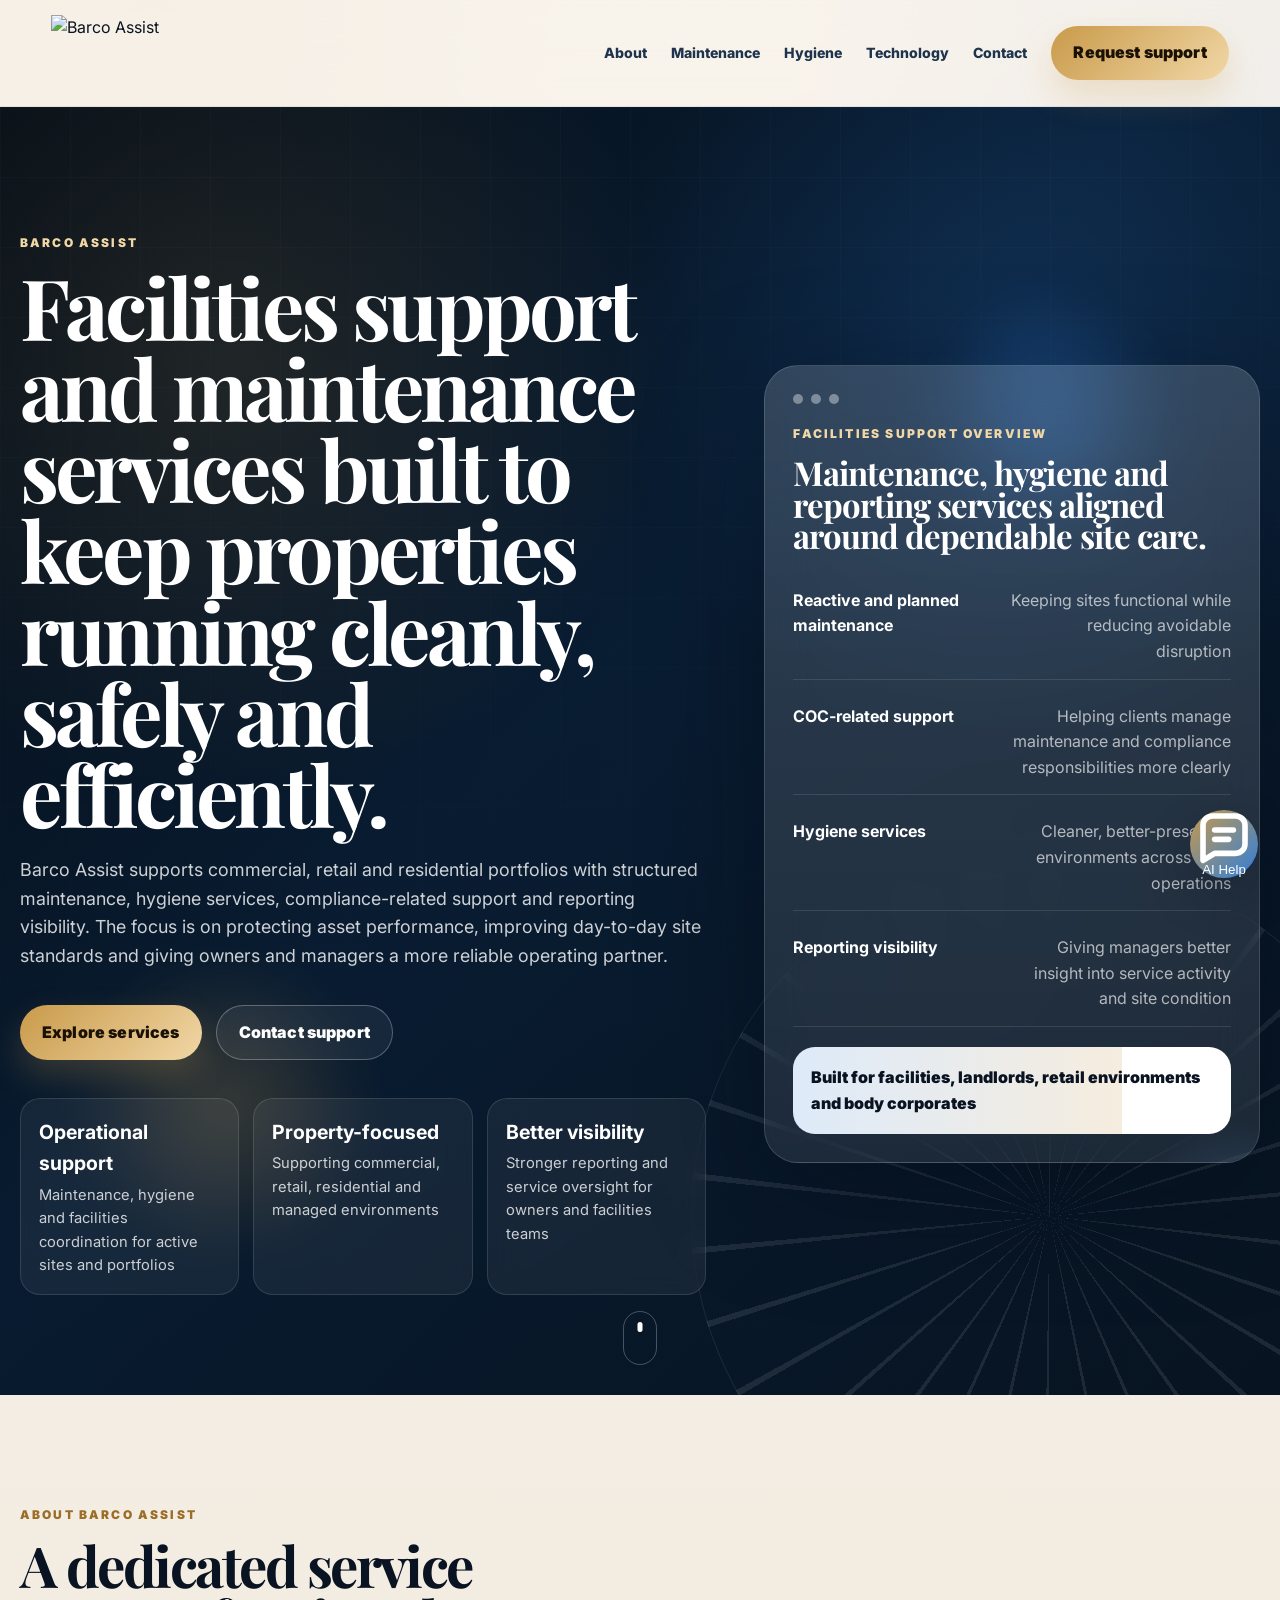
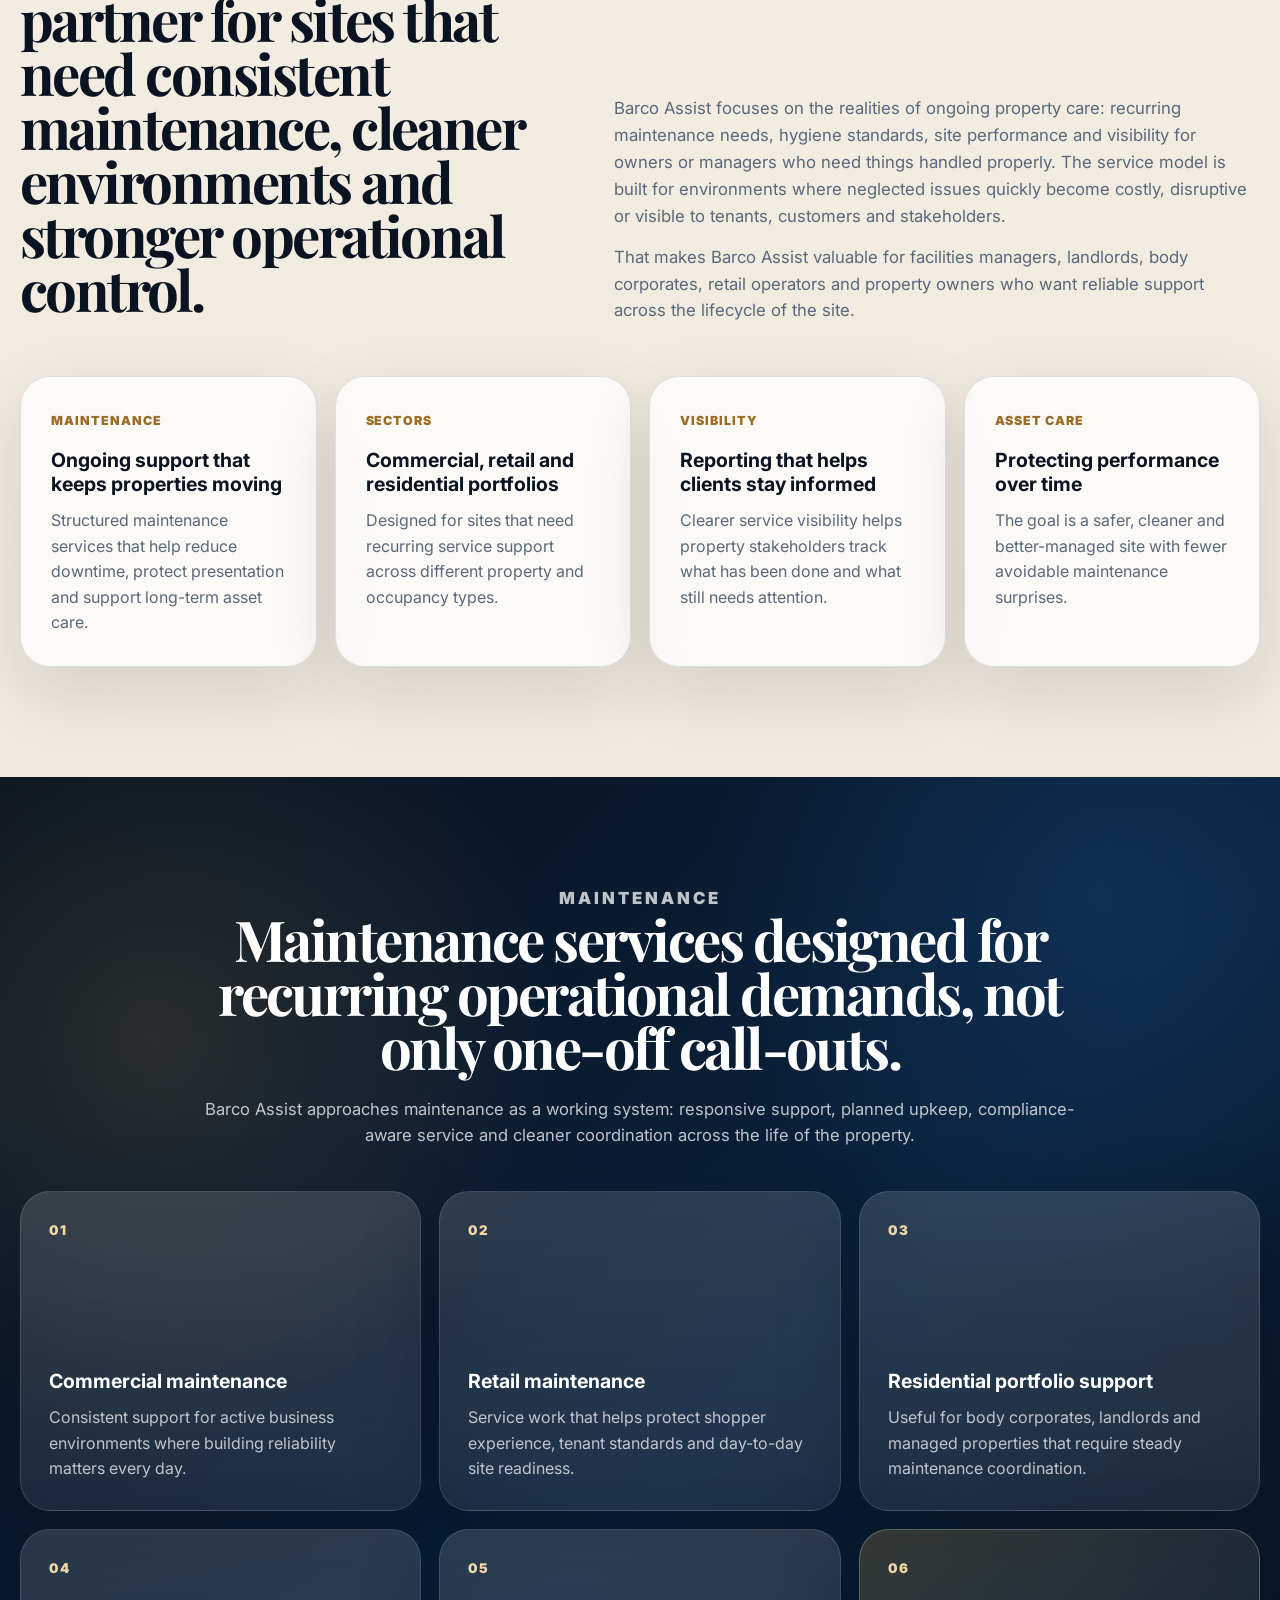
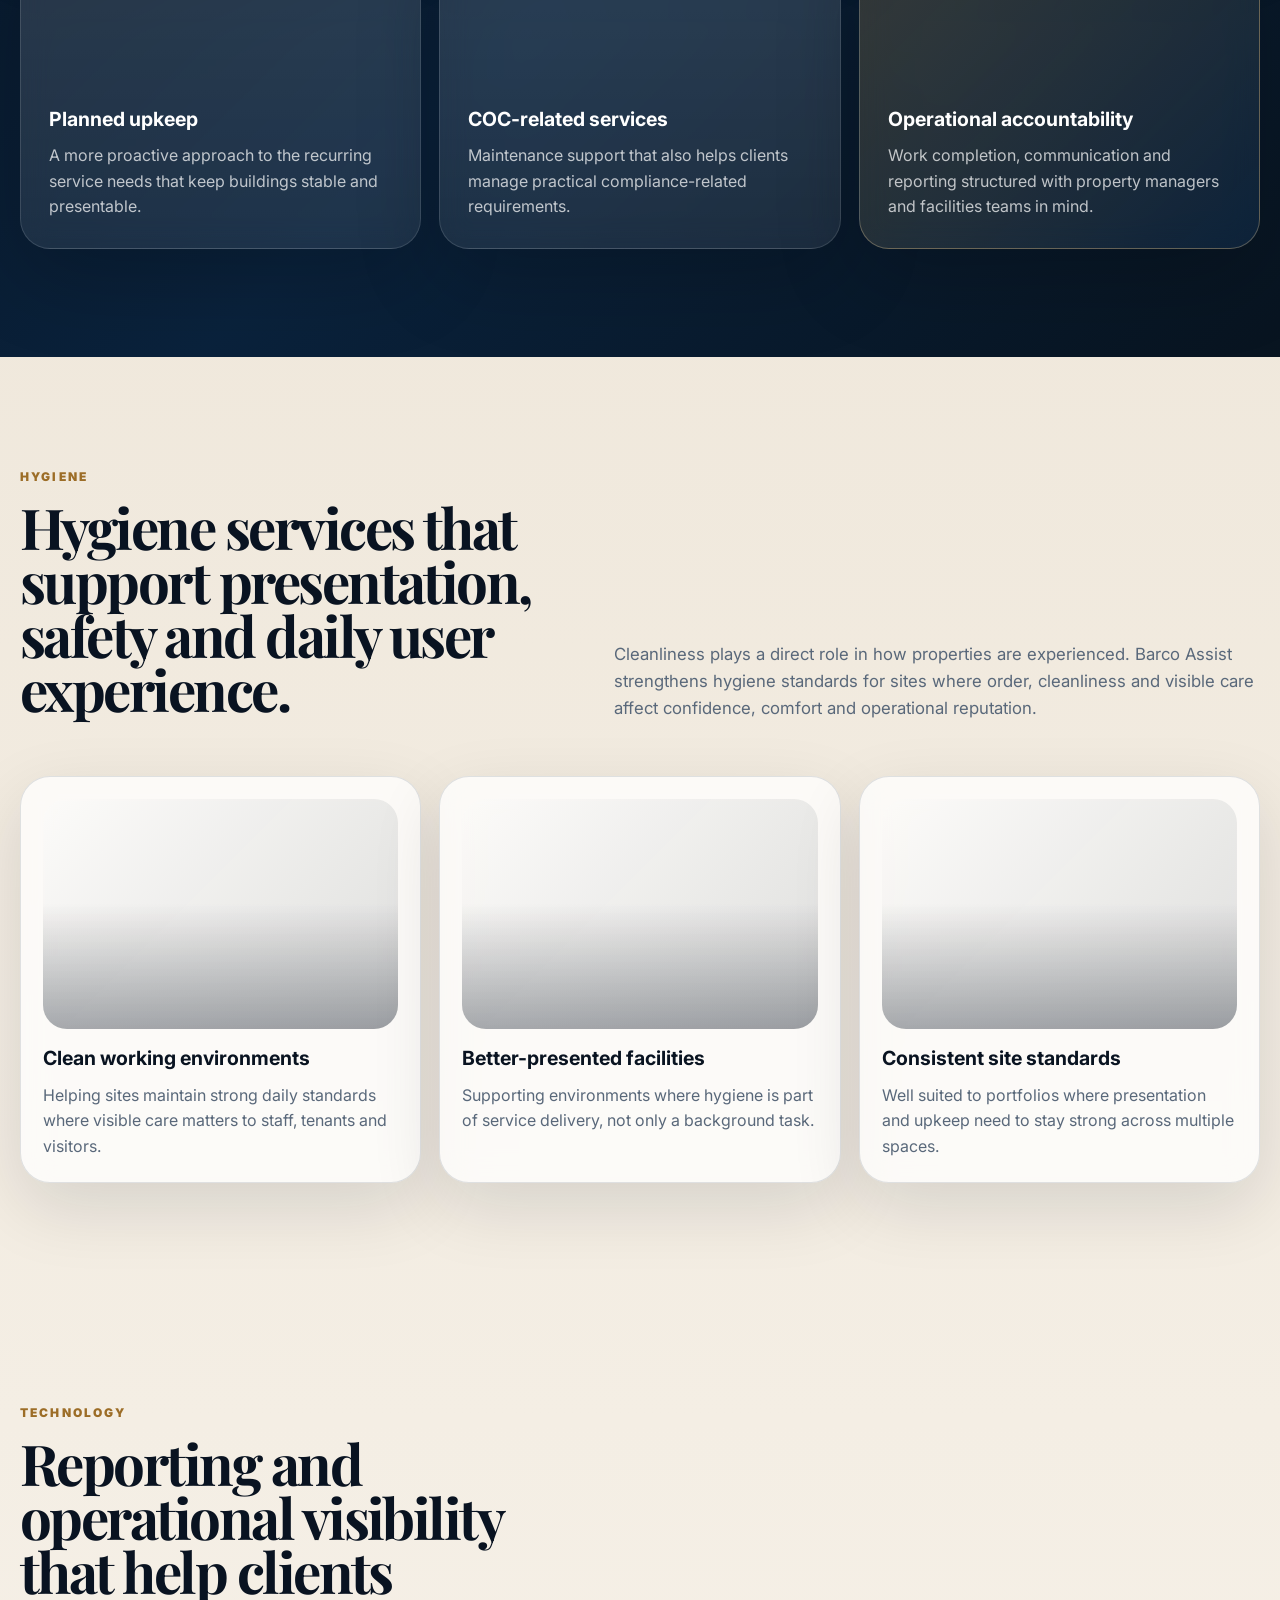
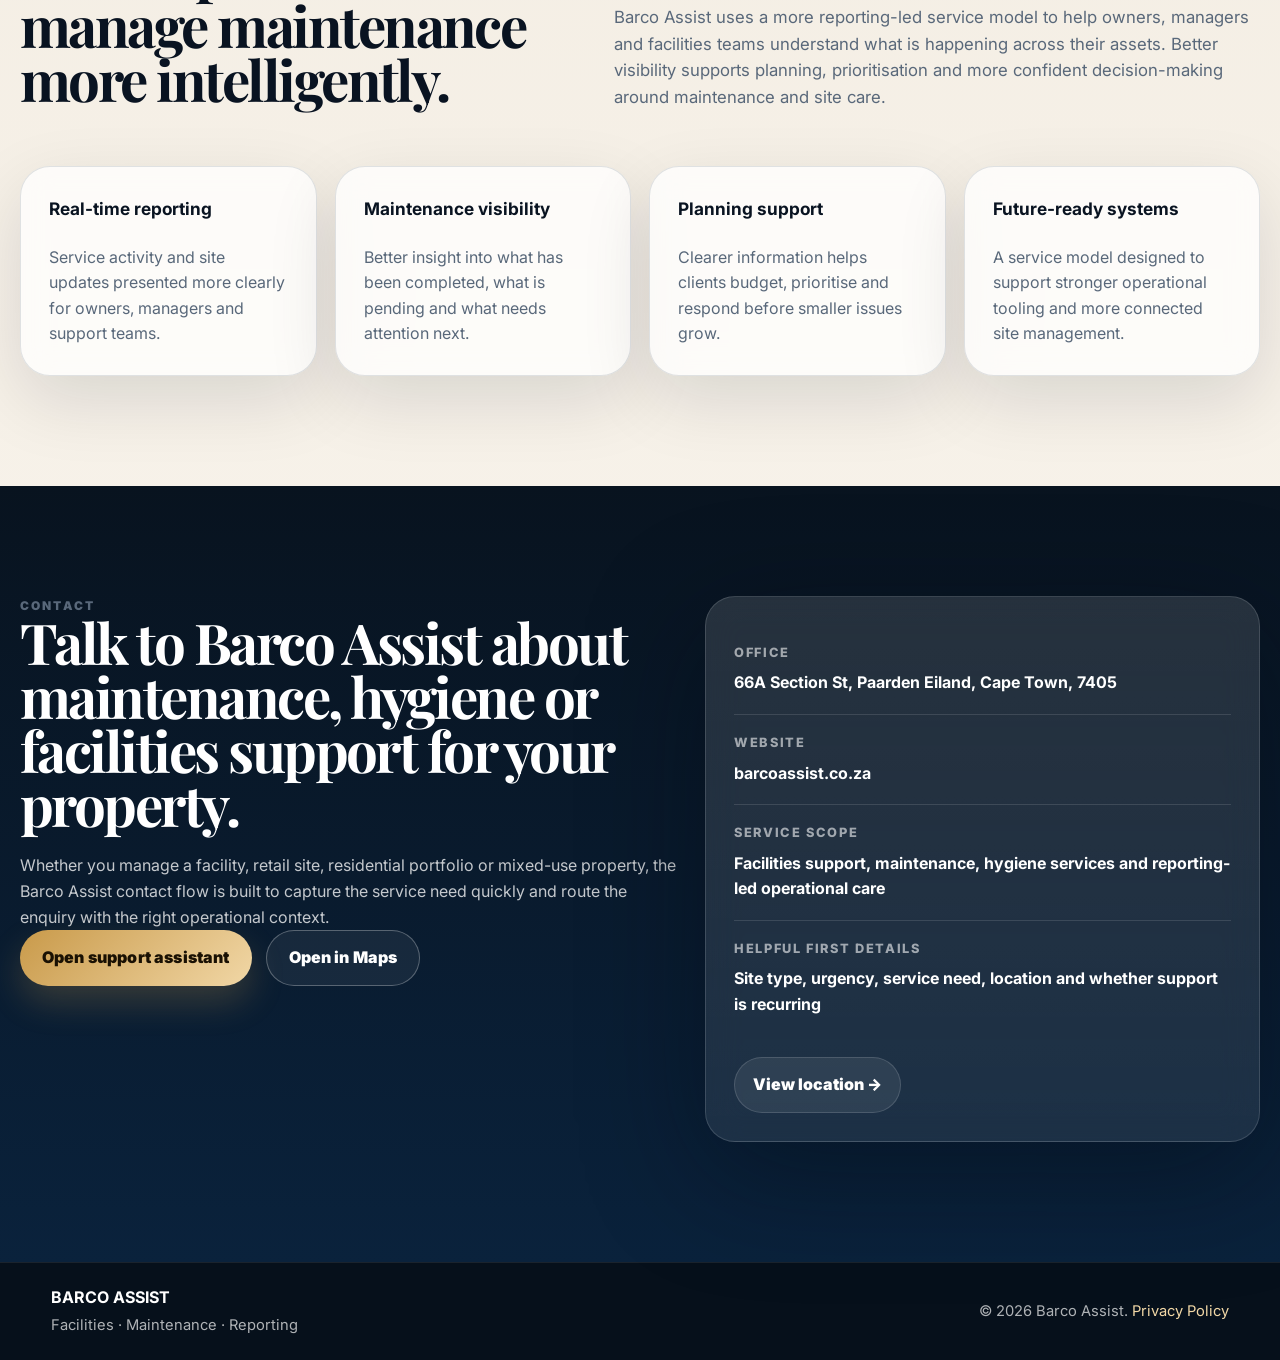
==== commit 10345eb8: "Upgrade Barco demo to premium live-view presentation" ====
--- a/index.html
+++ b/index.html
@@ -3,8 +3,8 @@
 <head>
   <meta charset="UTF-8">
   <meta name="viewport" content="width=device-width, initial-scale=1.0">
-  <title>Barco Assist | Tech-driven facilities management and maintenance</title>
-  <meta name="description" content="Barco Assist delivers tech-driven facilities management, building maintenance, hygiene support, COC services and real-time reporting for commercial, retail and residential portfolios.">
+  <title>Barco Assist | Facilities management and maintenance support</title>
+  <meta name="description" content="Barco Assist delivers facilities management, maintenance, hygiene and reporting support for commercial, retail and residential portfolios that need consistent operational care.">
   <meta name="theme-color" content="#07111f">
   <link rel="preconnect" href="https://fonts.googleapis.com">
   <link rel="preconnect" href="https://fonts.gstatic.com" crossorigin>
@@ -20,7 +20,7 @@
     </a>
     <nav class="main-nav" aria-label="Primary navigation">
       <a href="#about">About</a>
-      <a href="#maintain">Maintain</a>
+      <a href="#maintain">Maintenance</a>
       <a href="#hygiene">Hygiene</a>
       <a href="#technology">Technology</a>
       <a href="#contact">Contact</a>
@@ -39,29 +39,29 @@
       <div class="hero-inner">
         <div class="hero-copy reveal">
           <p class="eyebrow">BARCO ASSIST</p>
-          <h1 id="hero-title">Tech-driven facilities management and maintenance support built to protect asset performance.</h1>
-          <p class="lead">Barco Assist is the facilities maintenance division of Barco Group, focused on asset longevity, operational efficiency and better visibility across commercial, retail and residential portfolios. The offer combines maintenance delivery, hygiene support, compliance-related services and real-time reporting into one stronger support layer.</p>
+          <h1 id="hero-title">Facilities support and maintenance services built to keep properties running cleanly, safely and efficiently.</h1>
+          <p class="lead">Barco Assist supports commercial, retail and residential portfolios with structured maintenance, hygiene services, compliance-related support and reporting visibility. The focus is on protecting asset performance, improving day-to-day site standards and giving owners and managers a more reliable operating partner.</p>
           <div class="hero-actions">
-            <a class="btn primary" href="#maintain">Explore capabilities</a>
+            <a class="btn primary" href="#maintain">Explore services</a>
             <a class="btn ghost" href="#contact">Contact support</a>
           </div>
           <div class="hero-proof">
-            <span><b>Established 2012</b> Built on technical discipline and long-term asset care</span>
-            <span><b>Core focus</b> Commercial, retail and holistic building maintenance</span>
-            <span><b>Visibility</b> Reporting-led support with a stronger operational view</span>
+            <span><b>Operational support</b> Maintenance, hygiene and facilities coordination for active sites and portfolios</span>
+            <span><b>Property-focused</b> Supporting commercial, retail, residential and managed environments</span>
+            <span><b>Better visibility</b> Stronger reporting and service oversight for owners and facilities teams</span>
           </div>
         </div>
         <aside class="command-card reveal delay-1" aria-labelledby="assist-command-title">
           <div class="card-top"><span></span><span></span><span></span></div>
           <p class="panel-label">FACILITIES SUPPORT OVERVIEW</p>
-          <h2 id="assist-command-title">Maintenance, hygiene and technology support aligned around predictable service delivery.</h2>
+          <h2 id="assist-command-title">Maintenance, hygiene and reporting services aligned around dependable site care.</h2>
           <div class="status-lines">
-            <div><strong>Commercial maintenance</strong><span>Reliable support for high-use operational environments</span></div>
-            <div><strong>COC services</strong><span>Compliance-minded support inside the wider maintenance offer</span></div>
-            <div><strong>Hygiene</strong><span>Cleaner environments with stronger presentation standards</span></div>
-            <div><strong>Real-time reporting</strong><span>Better visibility for owners, facility teams and managers</span></div>
+            <div><strong>Reactive and planned maintenance</strong><span>Keeping sites functional while reducing avoidable disruption</span></div>
+            <div><strong>COC-related support</strong><span>Helping clients manage maintenance and compliance responsibilities more clearly</span></div>
+            <div><strong>Hygiene services</strong><span>Cleaner, better-presented environments across daily operations</span></div>
+            <div><strong>Reporting visibility</strong><span>Giving managers better insight into service activity and site condition</span></div>
           </div>
-          <div class="live-meter"><i></i><span>Structured for facilities, landlords and body corporates</span></div>
+          <div class="live-meter"><i></i><span>Built for facilities, landlords, retail environments and body corporates</span></div>
         </aside>
       </div>
       <a class="scroll-cue" href="#about" aria-label="Scroll to about"><span></span></a>
@@ -71,35 +71,35 @@
       <div class="split reveal">
         <div>
           <p class="eyebrow dark">About Barco Assist</p>
-          <h2>A dedicated support layer for buildings, portfolios and facilities that need ongoing operational care.</h2>
+          <h2>A dedicated service partner for sites that need consistent maintenance, cleaner environments and stronger operational control.</h2>
         </div>
         <div class="rich-copy">
-          <p>Barco Assist is positioned as the team that keeps sites functional, compliant and well-maintained across the daily operational reality of property ownership. The focus is less about one-off build projects and more about sustained maintenance performance, rapid response, site hygiene and better management visibility.</p>
-          <p>That makes it a strong fit for facility managers, retail portfolios, private landlords and body corporates who want a more organised service environment.</p>
+          <p>Barco Assist focuses on the realities of ongoing property care: recurring maintenance needs, hygiene standards, site performance and visibility for owners or managers who need things handled properly. The service model is built for environments where neglected issues quickly become costly, disruptive or visible to tenants, customers and stakeholders.</p>
+          <p>That makes Barco Assist valuable for facilities managers, landlords, body corporates, retail operators and property owners who want reliable support across the lifecycle of the site.</p>
         </div>
       </div>
       <div class="value-grid four-up">
-        <article class="value-card reveal"><span>MAINTENANCE</span><h3>Holistic building maintenance</h3><p>Integrated maintenance support that helps protect property function, compliance and presentation.</p></article>
-        <article class="value-card reveal delay-1"><span>SECTORS</span><h3>Commercial, retail and residential</h3><p>Structured for mixed property environments with recurring maintenance and support needs.</p></article>
-        <article class="value-card reveal delay-2"><span>VISIBILITY</span><h3>Real-time reporting mindset</h3><p>Better operational insight helps clients track service, performance and emerging issues with more confidence.</p></article>
-        <article class="value-card reveal delay-3"><span>LONGEVITY</span><h3>Protecting asset performance</h3><p>The goal is stronger asset lifespan, fewer surprises and more dependable day-to-day support.</p></article>
+        <article class="value-card reveal"><span>MAINTENANCE</span><h3>Ongoing support that keeps properties moving</h3><p>Structured maintenance services that help reduce downtime, protect presentation and support long-term asset care.</p></article>
+        <article class="value-card reveal delay-1"><span>SECTORS</span><h3>Commercial, retail and residential portfolios</h3><p>Designed for sites that need recurring service support across different property and occupancy types.</p></article>
+        <article class="value-card reveal delay-2"><span>VISIBILITY</span><h3>Reporting that helps clients stay informed</h3><p>Clearer service visibility helps property stakeholders track what has been done and what still needs attention.</p></article>
+        <article class="value-card reveal delay-3"><span>ASSET CARE</span><h3>Protecting performance over time</h3><p>The goal is a safer, cleaner and better-managed site with fewer avoidable maintenance surprises.</p></article>
       </div>
     </section>
 
     <section id="maintain" class="dark-section services-section">
       <div class="section-shell">
         <div class="section-heading reveal">
-          <p class="eyebrow">Maintain</p>
-          <h2>Maintenance services built for recurring operational demands, not only reactive call-outs.</h2>
-          <p>Barco Assist presents maintenance as a serious operating discipline: reactive work, planned upkeep, compliance-sensitive tasks and cleaner visibility over what is happening across a site or portfolio.</p>
+          <p class="eyebrow">Maintenance</p>
+          <h2>Maintenance services designed for recurring operational demands, not only one-off call-outs.</h2>
+          <p>Barco Assist approaches maintenance as a working system: responsive support, planned upkeep, compliance-aware service and cleaner coordination across the life of the property.</p>
         </div>
         <div class="service-grid concept-grid">
-          <article class="service-card reveal"><small>01</small><h3>Commercial maintenance</h3><p>Support for high-use sites that need consistent upkeep without operational chaos.</p></article>
-          <article class="service-card reveal delay-1"><small>02</small><h3>Retail maintenance</h3><p>Service delivery that protects tenant, shopper and customer experience.</p></article>
-          <article class="service-card reveal delay-2"><small>03</small><h3>Student accommodation</h3><p>Useful for high-turnover environments where maintenance discipline matters every day.</p></article>
-          <article class="service-card reveal"><small>04</small><h3>Holistic building care</h3><p>An integrated model that pulls multiple work requirements into one support framework.</p></article>
-          <article class="service-card reveal delay-1"><small>05</small><h3>COC services</h3><p>Certificate of Compliance services sit clearly inside the Barco Assist maintenance offering.</p></article>
-          <article class="service-card premium reveal delay-2"><small>06</small><h3>Operational accountability</h3><p>Designed for clients who need work completed and reported in a more trackable way.</p></article>
+          <article class="service-card reveal"><small>01</small><h3>Commercial maintenance</h3><p>Consistent support for active business environments where building reliability matters every day.</p></article>
+          <article class="service-card reveal delay-1"><small>02</small><h3>Retail maintenance</h3><p>Service work that helps protect shopper experience, tenant standards and day-to-day site readiness.</p></article>
+          <article class="service-card reveal delay-2"><small>03</small><h3>Residential portfolio support</h3><p>Useful for body corporates, landlords and managed properties that require steady maintenance coordination.</p></article>
+          <article class="service-card reveal"><small>04</small><h3>Planned upkeep</h3><p>A more proactive approach to the recurring service needs that keep buildings stable and presentable.</p></article>
+          <article class="service-card reveal delay-1"><small>05</small><h3>COC-related services</h3><p>Maintenance support that also helps clients manage practical compliance-related requirements.</p></article>
+          <article class="service-card premium reveal delay-2"><small>06</small><h3>Operational accountability</h3><p>Work completion, communication and reporting structured with property managers and facilities teams in mind.</p></article>
         </div>
       </div>
     </section>
@@ -108,14 +108,14 @@
       <div class="split reveal">
         <div>
           <p class="eyebrow dark">Hygiene</p>
-          <h2>Site hygiene and cleanliness support that protects presentation as well as performance.</h2>
+          <h2>Hygiene services that support presentation, safety and daily user experience.</h2>
         </div>
-        <p class="rich-copy">The hygiene side of Barco Assist strengthens environments where cleanliness, order and upkeep influence safety, user experience and brand confidence. That makes it relevant for managed properties, commercial sites and facilities with daily public interaction.</p>
+        <p class="rich-copy">Cleanliness plays a direct role in how properties are experienced. Barco Assist strengthens hygiene standards for sites where order, cleanliness and visible care affect confidence, comfort and operational reputation.</p>
       </div>
       <div class="project-gallery real-gallery">
-        <article class="gallery-card reveal"><div class="gallery-visual photo" style="background-image:url('https://assets.cdn.filesafe.space/LgfGkAtQLIhPlTaceimj/media/a1473fd6-c3d0-48fd-8532-c5541e379175.jpeg')"></div><h3>Clean operational spaces</h3><p>For environments where cleanliness is part of the service standard.</p></article>
-        <article class="gallery-card reveal delay-1"><div class="gallery-visual photo" style="background-image:url('https://assets.cdn.filesafe.space/LgfGkAtQLIhPlTaceimj/media/33f920c4-27cc-4434-bd17-20b89caf899a.png')"></div><h3>Visible site care</h3><p>Hygiene support that improves how people experience the environment every day.</p></article>
-        <article class="gallery-card reveal delay-2"><div class="gallery-visual photo" style="background-image:url('https://assets.cdn.filesafe.space/LgfGkAtQLIhPlTaceimj/media/69088c6b6b7a5724587f4483.png')"></div><h3>Presentation-led upkeep</h3><p>Ideal for portfolios where operational standards and visual standards go together.</p></article>
+        <article class="gallery-card reveal"><div class="gallery-visual photo" style="background-image:url('https://assets.cdn.filesafe.space/LgfGkAtQLIhPlTaceimj/media/a1473fd6-c3d0-48fd-8532-c5541e379175.jpeg')"></div><h3>Clean working environments</h3><p>Helping sites maintain strong daily standards where visible care matters to staff, tenants and visitors.</p></article>
+        <article class="gallery-card reveal delay-1"><div class="gallery-visual photo" style="background-image:url('https://assets.cdn.filesafe.space/LgfGkAtQLIhPlTaceimj/media/33f920c4-27cc-4434-bd17-20b89caf899a.png')"></div><h3>Better-presented facilities</h3><p>Supporting environments where hygiene is part of service delivery, not only a background task.</p></article>
+        <article class="gallery-card reveal delay-2"><div class="gallery-visual photo" style="background-image:url('https://assets.cdn.filesafe.space/LgfGkAtQLIhPlTaceimj/media/69088c6b6b7a5724587f4483.png')"></div><h3>Consistent site standards</h3><p>Well suited to portfolios where presentation and upkeep need to stay strong across multiple spaces.</p></article>
       </div>
     </section>
 
@@ -123,15 +123,15 @@
       <div class="split reveal">
         <div>
           <p class="eyebrow dark">Technology</p>
-          <h2>Technology that gives clients more visibility into service, cost and performance.</h2>
+          <h2>Reporting and operational visibility that help clients manage maintenance more intelligently.</h2>
         </div>
-        <p class="rich-copy">Barco Assist already positions itself around predictive maintenance and real-time reporting. This makes the technology layer valuable because it improves visibility, supports smarter planning and helps stakeholders understand the condition of their assets more clearly.</p>
+        <p class="rich-copy">Barco Assist uses a more reporting-led service model to help owners, managers and facilities teams understand what is happening across their assets. Better visibility supports planning, prioritisation and more confident decision-making around maintenance and site care.</p>
       </div>
       <div class="sector-track">
-        <article class="sector-card reveal"><b>Real-time reporting</b><span>Clearer service visibility for owners, managers and facilities teams.</span></article>
-        <article class="sector-card reveal delay-1"><b>Predictive maintenance</b><span>Stronger planning logic around asset care and reduced disruption.</span></article>
-        <article class="sector-card reveal delay-2"><b>Cost predictability</b><span>Better operational insight supports more controlled maintenance decisions.</span></article>
-        <article class="sector-card reveal delay-3"><b>CRM portal direction</b><span>Operational tooling that supports reporting, support coordination and future AI integration.</span></article>
+        <article class="sector-card reveal"><b>Real-time reporting</b><span>Service activity and site updates presented more clearly for owners, managers and support teams.</span></article>
+        <article class="sector-card reveal delay-1"><b>Maintenance visibility</b><span>Better insight into what has been completed, what is pending and what needs attention next.</span></article>
+        <article class="sector-card reveal delay-2"><b>Planning support</b><span>Clearer information helps clients budget, prioritise and respond before smaller issues grow.</span></article>
+        <article class="sector-card reveal delay-3"><b>Future-ready systems</b><span>A service model designed to support stronger operational tooling and more connected site management.</span></article>
       </div>
     </section>
 
@@ -139,18 +139,18 @@
       <div class="section-shell contact-grid">
         <div class="contact-copy reveal">
           <p class="eyebrow">Contact</p>
-          <h2>Talk to Barco Assist about ongoing maintenance, hygiene or operational support.</h2>
-          <p>If you manage a facility, retail site, residential portfolio or mixed-use property, Barco Assist is positioned to help with recurring maintenance requirements, COC services, hygiene support and reporting-led service coordination.</p>
+          <h2>Talk to Barco Assist about maintenance, hygiene or facilities support for your property.</h2>
+          <p>Whether you manage a facility, retail site, residential portfolio or mixed-use property, the Barco Assist contact flow is built to capture the service need quickly and route the enquiry with the right operational context.</p>
           <div class="contact-actions">
-            <a class="btn primary" href="javascript:void(0)" onclick="window.openSmartSiteBot && window.openSmartSiteBot()">Open assist chat</a>
+            <a class="btn primary" href="javascript:void(0)" onclick="window.openSmartSiteBot && window.openSmartSiteBot()">Open support assistant</a>
             <a class="btn ghost" href="https://maps.google.com/?q=66A+Section+St,+Paarden+Eiland,+Cape+Town,+7405" target="_blank" rel="noreferrer">Open in Maps</a>
           </div>
         </div>
         <div class="contact-card reveal delay-1">
           <div class="contact-line"><span>Office</span><strong>66A Section St, Paarden Eiland, Cape Town, 7405</strong></div>
           <div class="contact-line"><span>Website</span><strong>barcoassist.co.za</strong></div>
-          <div class="contact-line"><span>Google Maps</span><strong>Rating available once exact public listing is verified</strong></div>
-          <div class="contact-line"><span>Best first details</span><strong>Site type, urgency, service need, location and whether support is recurring</strong></div>
+          <div class="contact-line"><span>Service scope</span><strong>Facilities support, maintenance, hygiene services and reporting-led operational care</strong></div>
+          <div class="contact-line"><span>Helpful first details</span><strong>Site type, urgency, service need, location and whether support is recurring</strong></div>
           <a class="map-link" href="https://maps.google.com/?q=66A+Section+St,+Paarden+Eiland,+Cape+Town,+7405" target="_blank" rel="noreferrer">View location →</a>
         </div>
       </div>
--- a/styles.css
+++ b/styles.css
@@ -1 +1 @@
-:root{--ink:#07111f;--navy:#09233f;--blue:#123b69;--electric:#4da3ff;--cyan:#80d7ff;--gold:#d7a64b;--bronze:#b87936;--paper:#f6f1e8;--stone:#e8dfd1;--muted:#5c6a7d;--line:rgba(9,35,63,.14);--white:#fff;--shadow:0 28px 90px rgba(7,17,31,.14);--radius:30px;--max:1200px}*{box-sizing:border-box}html{scroll-behavior:smooth}body{margin:0;font-family:Inter,system-ui,-apple-system,Segoe UI,sans-serif;color:var(--ink);background:var(--paper);line-height:1.6;overflow-x:hidden}body:before{content:"";position:fixed;inset:0;z-index:-3;background:linear-gradient(180deg,#fbf8f1 0%,#f1e8d9 52%,#f8f4ec 100%)}a{color:inherit;text-decoration:none}img{max-width:100%;display:block}.page-glow{position:fixed;inset:auto -15vw -30vh auto;width:58vw;height:58vw;border-radius:50%;background:radial-gradient(circle,rgba(77,163,255,.16),transparent 62%);z-index:-2;pointer-events:none}.site-head{position:sticky;top:0;z-index:60;display:flex;align-items:center;gap:26px;padding:15px clamp(18px,4vw,56px);background:rgba(246,241,232,.78);backdrop-filter:blur(20px);border-bottom:1px solid rgba(9,35,63,.09);transition:box-shadow .25s,background .25s}.site-head.is-scrolled{background:rgba(246,241,232,.94);box-shadow:0 18px 50px rgba(7,17,31,.1)}.brand{display:flex;align-items:center;gap:14px;margin-right:auto}.brand img{width:260px;height:78px;object-fit:contain;border-radius:0;background:transparent;padding:0;box-shadow:none}.main-nav{display:flex;gap:24px;font-size:.88rem;font-weight:800;color:#24374f}.main-nav a{position:relative}.main-nav a:after{content:"";position:absolute;left:0;right:100%;bottom:-7px;height:2px;background:linear-gradient(90deg,var(--gold),var(--electric));transition:right .25s}.main-nav a:hover:after{right:0}.nav-cta,.btn{display:inline-flex;align-items:center;justify-content:center;border-radius:999px;padding:13px 20px;font-weight:900;letter-spacing:.01em;transition:transform .2s,box-shadow .2s,background .2s}.nav-cta,.btn.primary{background:linear-gradient(135deg,var(--gold),#f1cf83);color:#171006;box-shadow:0 15px 34px rgba(183,121,54,.23)}.nav-cta:hover,.btn:hover{transform:translateY(-2px)}.btn.ghost{border:1px solid rgba(255,255,255,.26);color:#fff;background:rgba(255,255,255,.06)}.hero{position:relative;min-height:820px;display:grid;align-items:center;overflow:hidden;color:#fff;background:radial-gradient(circle at 72% 18%,rgba(77,163,255,.24),transparent 28%),radial-gradient(circle at 20% 20%,rgba(215,166,75,.2),transparent 30%),linear-gradient(135deg,#050b14 0%,#09233f 48%,#07111f 100%)}.hero:after{content:"";position:absolute;inset:0;background:linear-gradient(90deg,rgba(255,255,255,.05) 1px,transparent 1px),linear-gradient(rgba(255,255,255,.045) 1px,transparent 1px);background-size:72px 72px;mask-image:linear-gradient(180deg,#000,transparent 84%);opacity:.75}.hero-solutions:before,.hero-assist:before{content:"";position:absolute;inset:0;background:linear-gradient(120deg,rgba(8,18,32,.16),rgba(8,18,32,.02))}.hero-media{position:absolute;inset:0;overflow:hidden}.hero-photo{position:absolute;inset:0;background-size:cover;background-position:center;opacity:.28;transform:scale(1.03)}.hero-photo:after{content:"";position:absolute;inset:0;background:linear-gradient(90deg,rgba(5,11,20,.88) 0%,rgba(5,11,20,.76) 38%,rgba(5,11,20,.46) 100%)}.orb{position:absolute;border-radius:50%;filter:blur(14px);opacity:.75;animation:float 8s ease-in-out infinite}.orb-one{right:8%;top:16%;width:270px;height:270px;background:radial-gradient(circle,rgba(77,163,255,.36),transparent 68%)}.orb-two{left:8%;bottom:10%;width:330px;height:330px;background:radial-gradient(circle,rgba(215,166,75,.28),transparent 68%);animation-delay:-2s}.blueprint{position:absolute;right:-8vw;bottom:-18vh;width:58vw;height:58vw;border:1px solid rgba(255,255,255,.08);border-radius:50%;background:repeating-conic-gradient(from 0deg,rgba(255,255,255,.08) 0 1deg,transparent 1deg 12deg);animation:spin 38s linear infinite}.hero-inner{position:relative;z-index:2;width:min(var(--max),calc(100% - 34px));margin:0 auto;display:grid;grid-template-columns:1.05fr .78fr;gap:62px;align-items:center;padding:118px 0 92px}.eyebrow{margin:0 0 16px;text-transform:uppercase;letter-spacing:.18em;font-size:.74rem;font-weight:900;color:#f1cf83}.eyebrow.dark{color:var(--bronze)}h1,h2{font-family:"Playfair Display",Georgia,serif;letter-spacing:-.045em;line-height:.96;margin:0 0 22px}h1{font-size:clamp(3rem,6.8vw,7rem);max-width:920px}h2{font-size:clamp(2.25rem,4.7vw,4.9rem)}h3{margin:0 0 10px;font-size:1.18rem;line-height:1.2}.lead{font-size:1.17rem;color:rgba(255,255,255,.82);max-width:760px;margin:0 0 34px}.hero-actions,.contact-actions{display:flex;gap:14px;flex-wrap:wrap}.hero-proof{display:grid;grid-template-columns:repeat(3,1fr);gap:12px;margin-top:36px;max-width:820px}.hero-proof span{padding:16px;border:1px solid rgba(255,255,255,.12);border-radius:18px;background:rgba(255,255,255,.06);backdrop-filter:blur(10px);color:rgba(255,255,255,.75);font-size:.9rem}.hero-proof b{display:block;color:#fff;font-size:1.4rem}.command-card{position:relative;border:1px solid rgba(255,255,255,.16);border-radius:34px;background:linear-gradient(180deg,rgba(255,255,255,.15),rgba(255,255,255,.075));box-shadow:0 40px 120px rgba(0,0,0,.36);backdrop-filter:blur(22px);padding:26px;overflow:hidden}.command-card:before{content:"";position:absolute;inset:-40% -35% auto auto;width:260px;height:260px;border-radius:50%;background:radial-gradient(circle,rgba(128,215,255,.28),transparent 65%)}.card-top{display:flex;gap:8px;margin-bottom:22px}.card-top span{width:10px;height:10px;border-radius:50%;background:rgba(255,255,255,.38)}.panel-label{position:relative;margin:0 0 14px;letter-spacing:.18em;color:#f1cf83;font-size:.75rem;font-weight:900}.command-card h2{font-size:2.15rem;letter-spacing:-.03em}.status-lines{display:grid;gap:12px;margin:22px 0}.status-lines div{display:flex;justify-content:space-between;gap:18px;padding:14px 0;border-bottom:1px solid rgba(255,255,255,.12)}.status-lines span{color:rgba(255,255,255,.65);text-align:right}.live-meter{position:relative;margin-top:20px;padding:18px;border-radius:22px;background:#fff;color:var(--ink);font-weight:900;overflow:hidden}.live-meter i{position:absolute;inset:0 auto 0 0;width:76%;background:linear-gradient(90deg,rgba(77,163,255,.18),rgba(215,166,75,.18));animation:pulseWidth 3.8s ease-in-out infinite}.live-meter span{position:relative}.scroll-cue{position:absolute;z-index:3;left:50%;bottom:28px;width:34px;height:54px;border:1px solid rgba(255,255,255,.28);border-radius:999px;transform:translateX(-50%)}.scroll-cue span{position:absolute;left:50%;top:10px;width:5px;height:9px;border-radius:99px;background:#fff;transform:translateX(-50%);animation:scrollDot 1.8s infinite}.section-shell{width:min(var(--max),calc(100% - 34px));margin:0 auto}.about-section,.sectors-section,.clients-section,.gallery-section,.faq-section{padding:108px 0}.split{display:grid;grid-template-columns:.95fr 1.05fr;gap:46px;align-items:end;margin-bottom:38px}.rich-copy{color:var(--muted);font-size:1.05rem}.rich-copy p{margin:0 0 14px}.value-grid{display:grid;grid-template-columns:repeat(3,1fr);gap:18px}.value-grid.four-up{grid-template-columns:repeat(4,1fr)}.value-card,.service-card,.sector-card,.contact-card,.gallery-card,.track-card,.software-card{border:1px solid var(--line);border-radius:var(--radius);background:rgba(255,255,255,.76);box-shadow:var(--shadow)}.value-card{padding:30px;min-height:240px;transition:transform .25s,box-shadow .25s}.value-card:hover,.sector-card:hover,.gallery-card:hover,.track-card:hover,.software-card:hover{transform:translateY(-6px);box-shadow:0 34px 100px rgba(7,17,31,.18)}.value-card span{display:inline-flex;margin-bottom:20px;color:var(--bronze);font-weight:900}.value-card p,.service-card p,.section-heading p,.sector-card span,.process-copy p,.contact-copy p,.gallery-card p,.track-card span,.software-card p{color:var(--muted);margin:0}.dark-section{position:relative;padding:106px 0;background:linear-gradient(135deg,#07111f,#09233f 55%,#06101d);color:#fff;overflow:hidden}.dark-section:before{content:"";position:absolute;inset:0;background:radial-gradient(circle at 15% 25%,rgba(215,166,75,.18),transparent 28%),radial-gradient(circle at 82% 12%,rgba(77,163,255,.16),transparent 28%)}.dark-section .section-shell{position:relative}.section-heading{text-align:center;max-width:920px;margin:0 auto 42px}.section-heading p{font-size:1.05rem}.dark-section .section-heading p,.service-card p,.dark-section .split .rich-copy{color:rgba(255,255,255,.72)}.service-grid{display:grid;grid-template-columns:repeat(3,1fr);gap:18px}.service-grid.concept-grid .service-card{min-height:320px}.service-card{position:relative;overflow:hidden;min-height:300px;padding:28px;display:flex;flex-direction:column;justify-content:flex-end;background:linear-gradient(180deg,rgba(255,255,255,.13),rgba(255,255,255,.07));border-color:rgba(255,255,255,.13);box-shadow:0 30px 90px rgba(0,0,0,.18);transition:transform .25s,border-color .25s}.service-card:before{content:"";position:absolute;inset:-35% -25% auto auto;width:210px;height:210px;border-radius:50%;background:radial-gradient(circle,rgba(128,215,255,.18),transparent 68%)}.service-card:hover{transform:translateY(-7px);border-color:rgba(241,207,131,.45)}.service-card small{color:#f1cf83;font-weight:900;letter-spacing:.14em;margin-bottom:auto}.service-card.premium{background:linear-gradient(135deg,rgba(215,166,75,.24),rgba(77,163,255,.12));border-color:rgba(241,207,131,.36)}.sector-track{display:grid;grid-template-columns:repeat(4,1fr);gap:16px}.sector-card{padding:26px;min-height:190px;display:flex;flex-direction:column;justify-content:space-between}.sector-card b{font-size:1.1rem}.sector-card span{display:block}.process-section{padding:104px 0;background:linear-gradient(180deg,#fffaf1,#efe4d2)}.process-grid{display:grid;grid-template-columns:.85fr 1.15fr;gap:48px;align-items:center}.timeline{position:relative;display:grid;gap:14px}.timeline:before{content:"";position:absolute;left:25px;top:18px;bottom:18px;width:2px;background:linear-gradient(var(--gold),var(--electric))}.timeline div{position:relative;margin-left:58px;padding:22px 24px;border:1px solid var(--line);border-radius:24px;background:rgba(255,255,255,.78);box-shadow:0 18px 50px rgba(7,17,31,.09)}.timeline span{position:absolute;left:-58px;top:20px;width:52px;height:52px;border-radius:50%;display:grid;place-items:center;background:linear-gradient(135deg,var(--gold),var(--electric));color:#08121f;font-weight:900;border:6px solid #fff7eb}.timeline strong{display:block;font-size:1.08rem}.timeline p{margin:5px 0 0;color:var(--muted)}.project-gallery,.software-grid,.track-record-grid{display:grid;grid-template-columns:repeat(3,1fr);gap:18px}.gallery-card,.software-card,.track-card{padding:22px}.gallery-visual{height:210px;border-radius:24px;margin-bottom:18px;position:relative;overflow:hidden;background-size:cover;background-position:center}.gallery-visual:before{content:"";position:absolute;inset:0;background:linear-gradient(135deg,rgba(255,255,255,.14),rgba(7,17,31,.12))}.gallery-visual.photo:after{content:"";position:absolute;inset:auto 0 0 0;height:50%;background:linear-gradient(180deg,transparent,rgba(7,17,31,.34))}.gradient-a{background:linear-gradient(135deg,#0f2848,#2b5b8a,#d7a64b)}.gradient-b{background:linear-gradient(135deg,#10161f,#3f4e65,#b87936)}.gradient-c{background:linear-gradient(135deg,#09233f,#4da3ff,#80d7ff)}.logo-cloud{display:grid;grid-template-columns:repeat(6,1fr);gap:14px;align-items:center}.logo-cloud img{width:100%;height:92px;object-fit:contain;padding:18px;border:1px solid var(--line);border-radius:22px;background:#fff;box-shadow:0 18px 55px rgba(7,17,31,.08);filter:saturate(.96);transition:transform .2s,filter .2s}.logo-cloud img:hover{transform:translateY(-4px);filter:saturate(1.08)}.track-record-grid{grid-template-columns:repeat(4,1fr)}.track-card{display:flex;flex-direction:column;gap:10px;min-height:210px}.track-card strong,.software-card strong{font-size:1.15rem}.contact-section{padding:108px 0;background:radial-gradient(circle at 70% 0,rgba(77,163,255,.18),transparent 35%),linear-gradient(135deg,#07111f,#09233f);color:#fff}.contact-grid{display:grid;grid-template-columns:1fr .82fr;gap:46px;align-items:center}.contact-copy p{color:rgba(255,255,255,.76);font-size:1.05rem}.contact-card{padding:34px;background:rgba(255,255,255,.1);border-color:rgba(255,255,255,.14);box-shadow:0 30px 90px rgba(0,0,0,.2);backdrop-filter:blur(14px)}.contact-line{padding:18px 0;border-bottom:1px solid rgba(255,255,255,.13)}.contact-line span{display:block;color:#f1cf83;font-weight:900;text-transform:uppercase;letter-spacing:.15em;font-size:.72rem;margin-bottom:6px}.contact-line strong{display:block;font-size:1.02rem}.map-link{display:inline-flex;margin-top:22px;color:#f1cf83;font-weight:900}.site-footer{display:flex;justify-content:space-between;gap:20px;align-items:center;padding:34px clamp(18px,4vw,56px);background:#050b14;color:rgba(255,255,255,.72)}.site-footer strong{display:block;color:#fff;letter-spacing:.16em}.site-footer span{font-size:.85rem}.site-footer p{margin:0}.site-footer a{color:#f1cf83;font-weight:800}.reveal{opacity:0;transform:translateY(28px);transition:opacity .8s ease,transform .8s ease}.reveal.in-view{opacity:1;transform:none}.delay-1{transition-delay:.12s}.delay-2{transition-delay:.24s}.delay-3{transition-delay:.36s}@keyframes float{50%{transform:translate3d(0,-22px,0) scale(1.04)}}@keyframes spin{to{transform:rotate(360deg)}}@keyframes pulseWidth{50%{width:92%}}@keyframes scrollDot{0%{opacity:0;transform:translate(-50%,0)}35%{opacity:1}100%{opacity:0;transform:translate(-50%,22px)}}@media(max-width:1020px){.main-nav{display:none}.hero-inner,.split,.process-grid,.contact-grid{grid-template-columns:1fr}.command-card{max-width:620px}.value-grid,.value-grid.four-up,.service-grid,.project-gallery,.software-grid{grid-template-columns:1fr 1fr}.sector-track,.track-record-grid{grid-template-columns:1fr 1fr}.logo-cloud{grid-template-columns:repeat(3,1fr)}.hero-proof{grid-template-columns:1fr 1fr 1fr}}@media(max-width:660px){.site-head{padding:12px 15px}.brand img{width:186px;height:56px}.nav-cta{display:none}.hero{min-height:auto}.hero-inner{padding:78px 0 72px}.hero-proof,.value-grid,.value-grid.four-up,.service-grid,.sector-track,.logo-cloud,.project-gallery,.track-record-grid,.software-grid{grid-template-columns:1fr}h1{font-size:2.72rem}.command-card h2{font-size:1.85rem}.status-lines div{display:block}.status-lines span{text-align:left;display:block;margin-top:4px}.about-section,.sectors-section,.clients-section,.contact-section,.dark-section,.process-section,.gallery-section,.faq-section{padding:74px 0}.hero-actions .btn,.contact-actions .btn{width:100%}.site-footer{display:block;text-align:center}.site-footer p{margin-top:12px}.logo-cloud img{height:105px}.blueprint{width:95vw;height:95vw;right:-40vw}}@media(prefers-reduced-motion:reduce){*{animation:none!important;transition:none!important;scroll-behavior:auto!important}.reveal{opacity:1;transform:none}}.aiFab{position:fixed;right:22px;bottom:22px;z-index:80;width:72px;height:72px;border:0;border-radius:50%;background:linear-gradient(135deg,var(--gold),#f1cf83);color:#171006;box-shadow:0 12px 34px rgba(0,0,0,.22);cursor:pointer;display:grid;place-items:center}.aiFab svg{width:34px;height:34px}.aiFab::after{content:'1';position:absolute;right:2px;top:1px;width:22px;height:22px;border-radius:50%;background:#09233f;color:#fff;display:grid;place-items:center;font:800 12px Arial,sans-serif;border:2px solid #fff}.aiFab span{display:none}.aiPanel{position:fixed;right:22px;bottom:104px;z-index:90;width:min(370px,calc(100vw - 28px));overflow:hidden;border-radius:22px;background:#f6f1e8;box-shadow:0 18px 60px rgba(0,0,0,.24);color:#111;font-family:Inter,Arial,sans-serif}.aiHead{display:flex;align-items:center;justify-content:space-between;gap:14px;padding:17px 18px;background:#09233f;color:#fff;border-radius:22px 22px 0 0}.aiHeadMain{display:flex;gap:12px;align-items:center}.aiLogo{width:42px;height:42px;border-radius:50%;background:#fff;display:grid;place-items:center;color:#09233f;font-weight:900;font-size:19px;box-shadow:0 2px 8px rgba(0,0,0,.12)}.aiHead b{display:block;font-size:18px;line-height:1.1}.aiHead small{display:block;font-size:13px;color:rgba(255,255,255,.86);margin-top:4px}.aiHead button{border:0;background:transparent;color:#fff;font-size:28px;line-height:1;cursor:pointer}.aiBack{font-size:24px!important}.aiBody{padding:16px;display:grid;gap:12px}.aiBody p{margin:0 0 8px;color:#506072;font-size:14px}.contactOption{display:flex;align-items:center;gap:14px;width:100%;border:1px solid rgba(9,35,63,.12);border-radius:16px;background:#fff;color:#111;padding:14px 15px;font-weight:800;font-size:15px;text-align:left;box-shadow:0 4px 12px rgba(0,0,0,.05);cursor:pointer;text-decoration:none;font-family:inherit}.contactIcon{width:38px;height:38px;border-radius:11px;background:#edf4ff;display:grid;place-items:center;color:#09233f;flex:0 0 38px}.contactIcon.whatsapp{background:#25d366;color:#fff;border-radius:50%}.contactIcon svg{width:21px;height:21px}.aiFooter{display:flex;align-items:center;gap:6px;justify-content:center;color:#7d8790;font-size:12px;padding:12px 0 2px;border-top:1px solid rgba(9,35,63,.1)}.aiFooter a{color:#09233f;font-weight:800}.aiField{display:grid;gap:7px}.aiField label{font-size:13px;font-weight:800;color:#20262d}.aiInput,.aiTextarea{width:100%;border:1px solid rgba(9,35,63,.18);border-radius:10px;background:#fff;padding:13px 14px;font:inherit;color:#111}.aiTextarea{min-height:90px;resize:vertical}.aiSubmit{border:0;border-radius:10px;background:#09233f;color:#fff;font-weight:900;padding:14px 16px;font:inherit;cursor:pointer}.aiNotice{padding:12px 14px;border-radius:10px;background:#fff8df;border:1px solid #ecd878;color:#5c4b00;font-size:13px}.aiChat{display:grid;gap:10px;max-height:390px;overflow:auto;padding-right:2px}.chatMsg{max-width:88%;padding:10px 12px;border-radius:16px;font-size:14px;line-height:1.4}.chatMsg.bot{background:#fff;color:#1e2832;border:1px solid rgba(9,35,63,.1);border-top-left-radius:5px}.chatMsg.user{background:#09233f;color:#fff;justify-self:end;border-top-right-radius:5px}.chatChoices{display:flex;flex-wrap:wrap;gap:8px;margin:10px 0 4px}.chatChoices button{border:1px solid rgba(9,35,63,.14);background:#fff;color:#09233f;border-radius:999px;padding:9px 11px;font-weight:800;cursor:pointer;font-size:12px}.chatInputRow{display:flex;gap:8px;margin-top:4px}.chatInputRow input{flex:1;border:1px solid rgba(9,35,63,.18);border-radius:999px;background:#fff;padding:12px 14px;font:inherit;min-width:0}.chatInputRow button{border:0;border-radius:999px;background:#09233f;color:#fff;font-weight:900;padding:0 16px;cursor:pointer}.botLang{display:flex;justify-content:flex-end;gap:.35rem;margin-bottom:.35rem}.botLang button{border:1px solid rgba(9,35,63,.14);background:#fff;color:#09233f;border-radius:999px;padding:.35rem .65rem;font-weight:900;cursor:pointer}.botLang button.active,.botLang button:hover{background:#09233f;border-color:#09233f;color:#fff}.botLinks{display:grid;gap:.45rem;margin-top:.7rem}.botLinks a{display:inline-flex;align-items:center;justify-content:center;text-decoration:none;border-radius:999px;padding:.65rem .85rem;background:#09233f;color:#fff;font-weight:900}@media(max-width:560px){.aiFab{right:14px;bottom:14px}.aiPanel{right:14px;bottom:96px;width:calc(100vw - 28px)}}.privacy-shell{min-height:100vh;display:grid;place-items:center;padding:72px 0}.privacy-card{max-width:920px;background:#fff!important;color:#07111f!important}.privacy-card h1{font-size:clamp(2.5rem,5vw,5rem)}.privacy-card h2{font-size:clamp(1.7rem,3vw,2.6rem);margin-top:28px}.privacy-card p{color:var(--muted)}+:root{--bg:#f3efe7;--bg-soft:#fbf8f2;--surface:#fffdfa;--surface-2:rgba(255,255,255,.75);--ink:#091321;--navy:#0a223c;--navy-2:#102f52;--blue:#2f7edb;--blue-soft:#84b8ff;--gold:#c99a4a;--gold-soft:#f1d7a6;--line:rgba(10,34,60,.12);--muted:#59687a;--shadow:0 24px 70px rgba(9,19,33,.12);--shadow-deep:0 30px 120px rgba(3,9,18,.42);--radius:30px;--max:1240px}*{box-sizing:border-box}html{scroll-behavior:smooth}body{margin:0;font-family:Inter,system-ui,-apple-system,Segoe UI,sans-serif;color:var(--ink);background:linear-gradient(180deg,#f8f3eb 0%,#eee6d9 50%,#faf6ef 100%);line-height:1.6;overflow-x:hidden}body:before{content:"";position:fixed;inset:0;z-index:-4;background:radial-gradient(circle at 12% 0%,rgba(201,154,74,.12),transparent 28%),radial-gradient(circle at 100% 14%,rgba(47,126,219,.12),transparent 32%)}body:after{content:"";position:fixed;inset:0;z-index:-5;background-image:linear-gradient(rgba(10,34,60,.022) 1px,transparent 1px),linear-gradient(90deg,rgba(10,34,60,.022) 1px,transparent 1px);background-size:38px 38px;mask-image:linear-gradient(180deg,rgba(0,0,0,.5),transparent 90%);pointer-events:none}a{color:inherit;text-decoration:none}img{display:block;max-width:100%}.page-glow{position:fixed;left:-18vw;bottom:-12vh;width:42vw;height:42vw;border-radius:50%;background:radial-gradient(circle,rgba(47,126,219,.16),transparent 66%);z-index:-3;pointer-events:none}.site-head{position:sticky;top:0;z-index:80;display:flex;align-items:center;gap:24px;padding:15px clamp(18px,4vw,54px);background:rgba(248,243,235,.7);backdrop-filter:blur(20px);border-bottom:1px solid rgba(10,34,60,.08);transition:background .25s,box-shadow .25s,border-color .25s}.site-head.is-scrolled{background:rgba(248,243,235,.94);box-shadow:0 18px 50px rgba(9,19,33,.08);border-color:rgba(10,34,60,.12)}.brand{display:flex;align-items:center;gap:14px;margin-right:auto}.brand img{width:252px;height:76px;object-fit:contain}.main-nav{display:flex;gap:24px;align-items:center;font-size:.88rem;font-weight:800;color:#1e344d}.main-nav a{position:relative}.main-nav a:after{content:"";position:absolute;left:0;right:100%;bottom:-8px;height:2px;border-radius:999px;background:linear-gradient(90deg,var(--gold),var(--blue));transition:right .24s}.main-nav a:hover:after,.main-nav a:focus-visible:after{right:0}.nav-cta,.btn{display:inline-flex;align-items:center;justify-content:center;border:0;border-radius:999px;padding:14px 22px;font-weight:900;letter-spacing:.01em;transition:transform .2s,box-shadow .2s,background .2s,color .2s}.nav-cta,.btn.primary{background:linear-gradient(135deg,var(--gold),var(--gold-soft));color:#1a1103;box-shadow:0 16px 34px rgba(201,154,74,.24)}.nav-cta:hover,.btn:hover{transform:translateY(-2px)}.btn.ghost{border:1px solid rgba(255,255,255,.28);background:rgba(255,255,255,.06);color:#fff}.hero{position:relative;min-height:860px;display:grid;align-items:center;overflow:hidden;color:#fff;background:linear-gradient(135deg,#06101a 0%,#0a223c 45%,#081523 100%)}.hero:before{content:"";position:absolute;inset:0;background:radial-gradient(circle at 18% 20%,rgba(201,154,74,.18),transparent 30%),radial-gradient(circle at 80% 18%,rgba(47,126,219,.22),transparent 28%)}.hero:after{content:"";position:absolute;inset:0;background-image:linear-gradient(rgba(255,255,255,.06) 1px,transparent 1px),linear-gradient(90deg,rgba(255,255,255,.06) 1px,transparent 1px);background-size:70px 70px;mask-image:linear-gradient(180deg,#000,transparent 86%);opacity:.34}.hero-media{position:absolute;inset:0}.hero-photo{position:absolute;inset:0;background-size:cover;background-position:center;opacity:.31;transform:scale(1.05)}.hero-photo:after{content:"";position:absolute;inset:0;background:linear-gradient(90deg,rgba(4,9,16,.9) 0%,rgba(4,9,16,.78) 35%,rgba(4,9,16,.44) 100%)}.orb{position:absolute;border-radius:50%;filter:blur(18px);animation:float 9s ease-in-out infinite;opacity:.82}.orb-one{right:8%;top:14%;width:260px;height:260px;background:radial-gradient(circle,rgba(47,126,219,.44),transparent 68%)}.orb-two{left:5%;bottom:10%;width:320px;height:320px;background:radial-gradient(circle,rgba(201,154,74,.3),transparent 68%);animation-delay:-2s}.blueprint{position:absolute;right:-10vw;bottom:-20vh;width:56vw;height:56vw;border-radius:50%;border:1px solid rgba(255,255,255,.08);background:repeating-conic-gradient(from 0deg,rgba(255,255,255,.09) 0 1deg,transparent 1deg 12deg);animation:spin 38s linear infinite}.hero-inner{position:relative;z-index:2;width:min(var(--max),calc(100% - 34px));margin:0 auto;display:grid;grid-template-columns:1.08fr .78fr;gap:58px;align-items:center;padding:126px 0 100px}.eyebrow{margin:0 0 14px;text-transform:uppercase;letter-spacing:.18em;font-size:.75rem;font-weight:900;color:var(--gold-soft)}.eyebrow.dark{color:#9c6d27}h1,h2{margin:0 0 22px;font-family:"Playfair Display",Georgia,serif;line-height:.96;letter-spacing:-.045em}h1{font-size:clamp(3.1rem,6.6vw,7rem);max-width:900px}h2{font-size:clamp(2.2rem,4.4vw,4.9rem)}h3{margin:0 0 12px;font-size:1.22rem;line-height:1.2}.lead{max-width:760px;margin:0 0 34px;font-size:1.12rem;color:rgba(255,255,255,.8)}.hero-actions,.contact-actions{display:flex;flex-wrap:wrap;gap:14px}.hero-proof{display:grid;grid-template-columns:repeat(3,1fr);gap:14px;margin-top:38px;max-width:860px}.hero-proof span{padding:18px 18px 16px;border-radius:20px;border:1px solid rgba(255,255,255,.12);background:rgba(255,255,255,.06);backdrop-filter:blur(12px);font-size:.92rem;color:rgba(255,255,255,.78)}.hero-proof b{display:block;margin-bottom:4px;font-size:1.22rem;color:#fff}.command-card{position:relative;padding:28px;border:1px solid rgba(255,255,255,.14);border-radius:34px;background:linear-gradient(180deg,rgba(255,255,255,.16),rgba(255,255,255,.08));box-shadow:var(--shadow-deep);backdrop-filter:blur(24px);overflow:hidden}.command-card:before{content:"";position:absolute;inset:auto -20% -25% auto;width:240px;height:240px;border-radius:50%;background:radial-gradient(circle,rgba(134,187,255,.26),transparent 70%)}.card-top{display:flex;gap:8px;margin-bottom:20px}.card-top span{width:10px;height:10px;border-radius:50%;background:rgba(255,255,255,.38)}.panel-label{margin:0 0 14px;font-size:.76rem;font-weight:900;letter-spacing:.18em;color:var(--gold-soft)}.command-card h2{font-size:2.06rem;letter-spacing:-.03em}.status-lines{display:grid;gap:10px;margin:20px 0}.status-lines div{display:flex;justify-content:space-between;gap:18px;padding:14px 0;border-bottom:1px solid rgba(255,255,255,.11)}.status-lines span{max-width:220px;color:rgba(255,255,255,.66);text-align:right}.live-meter{position:relative;margin-top:18px;padding:18px;border-radius:22px;background:#fff;color:var(--ink);font-weight:900;overflow:hidden}.live-meter i{position:absolute;left:0;top:0;bottom:0;width:75%;background:linear-gradient(90deg,rgba(47,126,219,.16),rgba(201,154,74,.18));animation:pulseWidth 3.8s ease-in-out infinite}.live-meter span{position:relative}.scroll-cue{position:absolute;left:50%;bottom:30px;z-index:2;width:34px;height:54px;border:1px solid rgba(255,255,255,.26);border-radius:999px;transform:translateX(-50%)}.scroll-cue span{position:absolute;left:50%;top:10px;width:5px;height:10px;border-radius:999px;background:#fff;transform:translateX(-50%);animation:scrollDot 1.8s infinite}.section-shell{width:min(var(--max),calc(100% - 34px));margin:0 auto}.about-section,.gallery-section,.sectors-section{padding:110px 0}.split{display:grid;grid-template-columns:.92fr 1.08fr;gap:44px;align-items:end;margin-bottom:38px}.rich-copy{font-size:1.05rem;color:var(--muted)}.rich-copy p{margin:0 0 14px}.value-grid{display:grid;grid-template-columns:repeat(3,1fr);gap:18px}.value-grid.four-up{grid-template-columns:repeat(4,1fr)}.value-card,.service-card,.sector-card,.gallery-card,.contact-card{position:relative;overflow:hidden;border:1px solid var(--line);border-radius:var(--radius);background:var(--surface-2);box-shadow:var(--shadow);backdrop-filter:blur(14px)}.value-card:before,.service-card:before,.sector-card:before{content:"";position:absolute;left:var(--mx,50%);top:var(--my,50%);width:220px;height:220px;border-radius:50%;background:radial-gradient(circle,rgba(47,126,219,.14),transparent 68%);transform:translate(-50%,-50%);opacity:0;transition:opacity .28s;pointer-events:none}.value-card:hover:before,.service-card:hover:before,.sector-card:hover:before{opacity:1}.value-card{padding:30px;min-height:260px;transition:transform .22s,box-shadow .22s}.value-card:hover,.service-card:hover,.sector-card:hover,.gallery-card:hover{transform:translateY(-6px);box-shadow:0 34px 90px rgba(9,19,33,.16)}.value-card span{display:inline-flex;margin-bottom:18px;color:#9c6d27;font-weight:900;letter-spacing:.08em;font-size:.78rem}.value-card p,.service-card p,.section-heading p,.sector-card span,.contact-copy p,.gallery-card p{margin:0;color:var(--muted)}.dark-section{position:relative;padding:108px 0;background:linear-gradient(135deg,#07121f,#0a223c 56%,#081420);color:#fff;overflow:hidden}.dark-section:before{content:"";position:absolute;inset:0;background:radial-gradient(circle at 12% 22%,rgba(201,154,74,.17),transparent 28%),radial-gradient(circle at 86% 10%,rgba(47,126,219,.16),transparent 26%)}.dark-section .section-shell{position:relative}.section-heading{text-align:center;max-width:900px;margin:0 auto 42px}.section-heading p{font-size:1.04rem;color:rgba(255,255,255,.74)}.service-grid{display:grid;grid-template-columns:repeat(3,1fr);gap:18px}.service-grid.concept-grid .service-card{min-height:320px}.service-card{min-height:310px;padding:28px;display:flex;flex-direction:column;justify-content:flex-end;border-color:rgba(255,255,255,.13);background:linear-gradient(180deg,rgba(255,255,255,.14),rgba(255,255,255,.08));box-shadow:0 28px 86px rgba(0,0,0,.2);transition:transform .24s,border-color .24s,box-shadow .24s}.service-card small{display:inline-flex;margin-bottom:auto;color:var(--gold-soft);font-weight:900;letter-spacing:.14em}.service-card p{color:rgba(255,255,255,.72)}.service-card.premium{background:linear-gradient(135deg,rgba(201,154,74,.24),rgba(47,126,219,.12));border-color:rgba(241,215,166,.3)}.project-gallery{display:grid;grid-template-columns:repeat(3,1fr);gap:18px}.gallery-card{padding:22px}.gallery-visual{height:230px;border-radius:24px;margin-bottom:18px;overflow:hidden;position:relative;background-size:cover;background-position:center}.gallery-visual:before{content:"";position:absolute;inset:0;background:linear-gradient(135deg,rgba(255,255,255,.14),rgba(9,19,33,.12))}.gallery-visual.photo:after{content:"";position:absolute;inset:auto 0 0 0;height:55%;background:linear-gradient(180deg,transparent,rgba(9,19,33,.32))}.sector-track{display:grid;grid-template-columns:repeat(4,1fr);gap:18px}.sector-card{padding:28px;min-height:210px;display:flex;flex-direction:column;justify-content:space-between}.sector-card b{font-size:1.08rem}.contact-section{padding:110px 0 120px;background:linear-gradient(180deg,#08131f,#0a223c)}.contact-grid{display:grid;grid-template-columns:1fr .84fr;gap:24px;align-items:stretch}.contact-copy{color:#fff}.contact-copy p:not(.eyebrow){color:rgba(255,255,255,.76)}.contact-card{padding:28px;background:linear-gradient(180deg,rgba(255,255,255,.12),rgba(255,255,255,.08));border:1px solid rgba(255,255,255,.14);box-shadow:var(--shadow-deep);backdrop-filter:blur(18px);color:#fff}.contact-line{padding:18px 0;border-bottom:1px solid rgba(255,255,255,.12)}.contact-line:last-of-type{border-bottom:0}.contact-line span{display:block;margin-bottom:7px;font-size:.8rem;letter-spacing:.13em;text-transform:uppercase;color:rgba(255,255,255,.58);font-weight:800}.contact-line strong{font-size:1rem;line-height:1.5}.map-link{display:inline-flex;align-items:center;gap:8px;margin-top:22px;padding:14px 18px;border-radius:999px;background:rgba(255,255,255,.08);border:1px solid rgba(255,255,255,.14);font-weight:900;color:#fff}.site-footer{display:flex;justify-content:space-between;gap:18px;align-items:center;padding:22px clamp(18px,4vw,54px);background:#06101b;color:rgba(255,255,255,.68);font-size:.92rem;border-top:1px solid rgba(255,255,255,.08)}.site-footer strong{display:block;color:#fff;font-size:1rem}.site-footer span{display:block;margin-top:3px}.site-footer a{color:#f1d7a6}.reveal{opacity:0;transform:translateY(26px);transition:opacity .75s ease,transform .75s ease}.reveal.in-view{opacity:1;transform:none}.delay-1{transition-delay:.12s}.delay-2{transition-delay:.24s}.delay-3{transition-delay:.36s}@keyframes float{0%,100%{transform:translateY(0)}50%{transform:translateY(-18px)}}@keyframes spin{to{transform:rotate(360deg)}}@keyframes pulseWidth{0%,100%{width:62%}50%{width:83%}}@keyframes scrollDot{0%{opacity:0;transform:translate(-50%,0)}30%{opacity:1}100%{opacity:0;transform:translate(-50%,18px)}}.aiFab{position:fixed;right:22px;bottom:22px;z-index:95;width:68px;height:68px;border:0;border-radius:50%;display:grid;place-items:center;background:linear-gradient(135deg,var(--gold),var(--blue));color:#fff;box-shadow:0 18px 45px rgba(9,19,33,.28);cursor:pointer}.aiPanel{position:fixed;right:22px;bottom:106px;z-index:96;width:min(390px,calc(100vw - 28px));max-height:min(78vh,720px);border-radius:22px;background:#f7f8fb;box-shadow:0 24px 90px rgba(0,0,0,.24);color:#111;font-family:Inter,Arial,sans-serif}.aiHead{display:flex;align-items:center;justify-content:space-between;gap:14px;padding:17px 18px;background:#09233f;color:#fff;border-radius:22px 22px 0 0}.aiHeadMain{display:flex;gap:12px;align-items:center}.aiLogo{width:42px;height:42px;border-radius:50%;background:#fff;display:grid;place-items:center;color:#09233f;font-weight:900;font-size:19px;box-shadow:0 2px 8px rgba(0,0,0,.12)}.aiHead b{display:block;font-size:18px;line-height:1.1}.aiHead small{display:block;font-size:13px;color:rgba(255,255,255,.86);margin-top:4px}.aiHead button{border:0;background:transparent;color:#fff;font-size:28px;line-height:1;cursor:pointer}.aiBack{font-size:24px!important}.aiBody{padding:16px;display:grid;gap:12px}.aiBody p{margin:0 0 8px;color:#506072;font-size:14px}.contactOption{display:flex;align-items:center;gap:14px;width:100%;border:1px solid rgba(9,35,63,.12);border-radius:16px;background:#fff;color:#111;padding:14px 15px;font-weight:800;font-size:15px;text-align:left;box-shadow:0 4px 12px rgba(0,0,0,.05);cursor:pointer;text-decoration:none;font-family:inherit}.contactIcon{width:38px;height:38px;border-radius:11px;background:#edf4ff;display:grid;place-items:center;color:#09233f;flex:0 0 38px}.contactIcon.whatsapp{background:#25d366;color:#fff;border-radius:50%}.contactIcon svg{width:21px;height:21px}.aiFooter{display:flex;align-items:center;gap:6px;justify-content:center;color:#7d8790;font-size:12px;padding:12px 0 2px;border-top:1px solid rgba(9,35,63,.1)}.aiFooter a{color:#09233f;font-weight:800}.aiField{display:grid;gap:7px}.aiField label{font-size:13px;font-weight:800;color:#20262d}.aiInput,.aiTextarea{width:100%;border:1px solid rgba(9,35,63,.18);border-radius:10px;background:#fff;padding:13px 14px;font:inherit;color:#111}.aiTextarea{min-height:90px;resize:vertical}.aiSubmit{border:0;border-radius:10px;background:#09233f;color:#fff;font-weight:900;padding:14px 16px;font:inherit;cursor:pointer}.aiNotice{padding:12px 14px;border-radius:10px;background:#fff8df;border:1px solid #ecd878;color:#5c4b00;font-size:13px}.aiChat{display:grid;gap:10px;max-height:390px;overflow:auto;padding-right:2px}.chatMsg{max-width:88%;padding:10px 12px;border-radius:16px;font-size:14px;line-height:1.4}.chatMsg.bot{background:#fff;color:#1e2832;border:1px solid rgba(9,35,63,.1);border-top-left-radius:5px}.chatMsg.user{background:#09233f;color:#fff;justify-self:end;border-top-right-radius:5px}.chatChoices{display:flex;flex-wrap:wrap;gap:8px;margin:10px 0 4px}.chatChoices button{border:1px solid rgba(9,35,63,.14);background:#fff;color:#09233f;border-radius:999px;padding:9px 11px;font-weight:800;cursor:pointer;font-size:12px}.chatInputRow{display:flex;gap:8px;margin-top:4px}.chatInputRow input{flex:1;border:1px solid rgba(9,35,63,.18);border-radius:999px;background:#fff;padding:12px 14px;font:inherit;min-width:0}.chatInputRow button{border:0;border-radius:999px;background:#09233f;color:#fff;font-weight:900;padding:0 16px;cursor:pointer}.botLang{display:flex;justify-content:flex-end;gap:.35rem;margin-bottom:.35rem}.botLang button{border:1px solid rgba(9,35,63,.14);background:#fff;color:#09233f;border-radius:999px;padding:.35rem .65rem;font-weight:900;cursor:pointer}.botLang button.active,.botLang button:hover{background:#09233f;border-color:#09233f;color:#fff}.botLinks{display:grid;gap:.45rem;margin-top:.7rem}.botLinks a{display:inline-flex;align-items:center;justify-content:center;text-decoration:none;border-radius:999px;padding:.65rem .85rem;background:#09233f;color:#fff;font-weight:900}.privacy-shell{min-height:100vh;display:grid;place-items:center;padding:72px 0}.privacy-card{max-width:920px;background:#fff!important;color:var(--ink)!important}.privacy-card h1{font-size:clamp(2.5rem,5vw,5rem)}.privacy-card h2{font-size:clamp(1.7rem,3vw,2.6rem);margin-top:28px}.privacy-card p{color:var(--muted)}@media (max-width:1100px){.hero-inner,.contact-grid,.split{grid-template-columns:1fr}.hero-proof,.value-grid.four-up,.service-grid,.project-gallery,.sector-track{grid-template-columns:repeat(2,1fr)}.command-card{max-width:720px}.status-lines span{max-width:none}}@media (max-width:780px){.site-head{flex-wrap:wrap}.main-nav{order:3;flex-wrap:wrap;gap:14px;width:100%}.hero{min-height:auto}.hero-inner{padding:120px 0 90px}.hero-proof,.value-grid,.value-grid.four-up,.service-grid,.project-gallery,.sector-track{grid-template-columns:1fr}.brand img{width:220px;height:64px}h1{font-size:clamp(2.6rem,14vw,4.3rem)}h2{font-size:clamp(2rem,9vw,3.2rem)}.site-footer{flex-direction:column;align-items:flex-start}.aiPanel{right:14px;bottom:96px;width:calc(100vw - 28px)}.aiFab{right:14px;bottom:14px}}
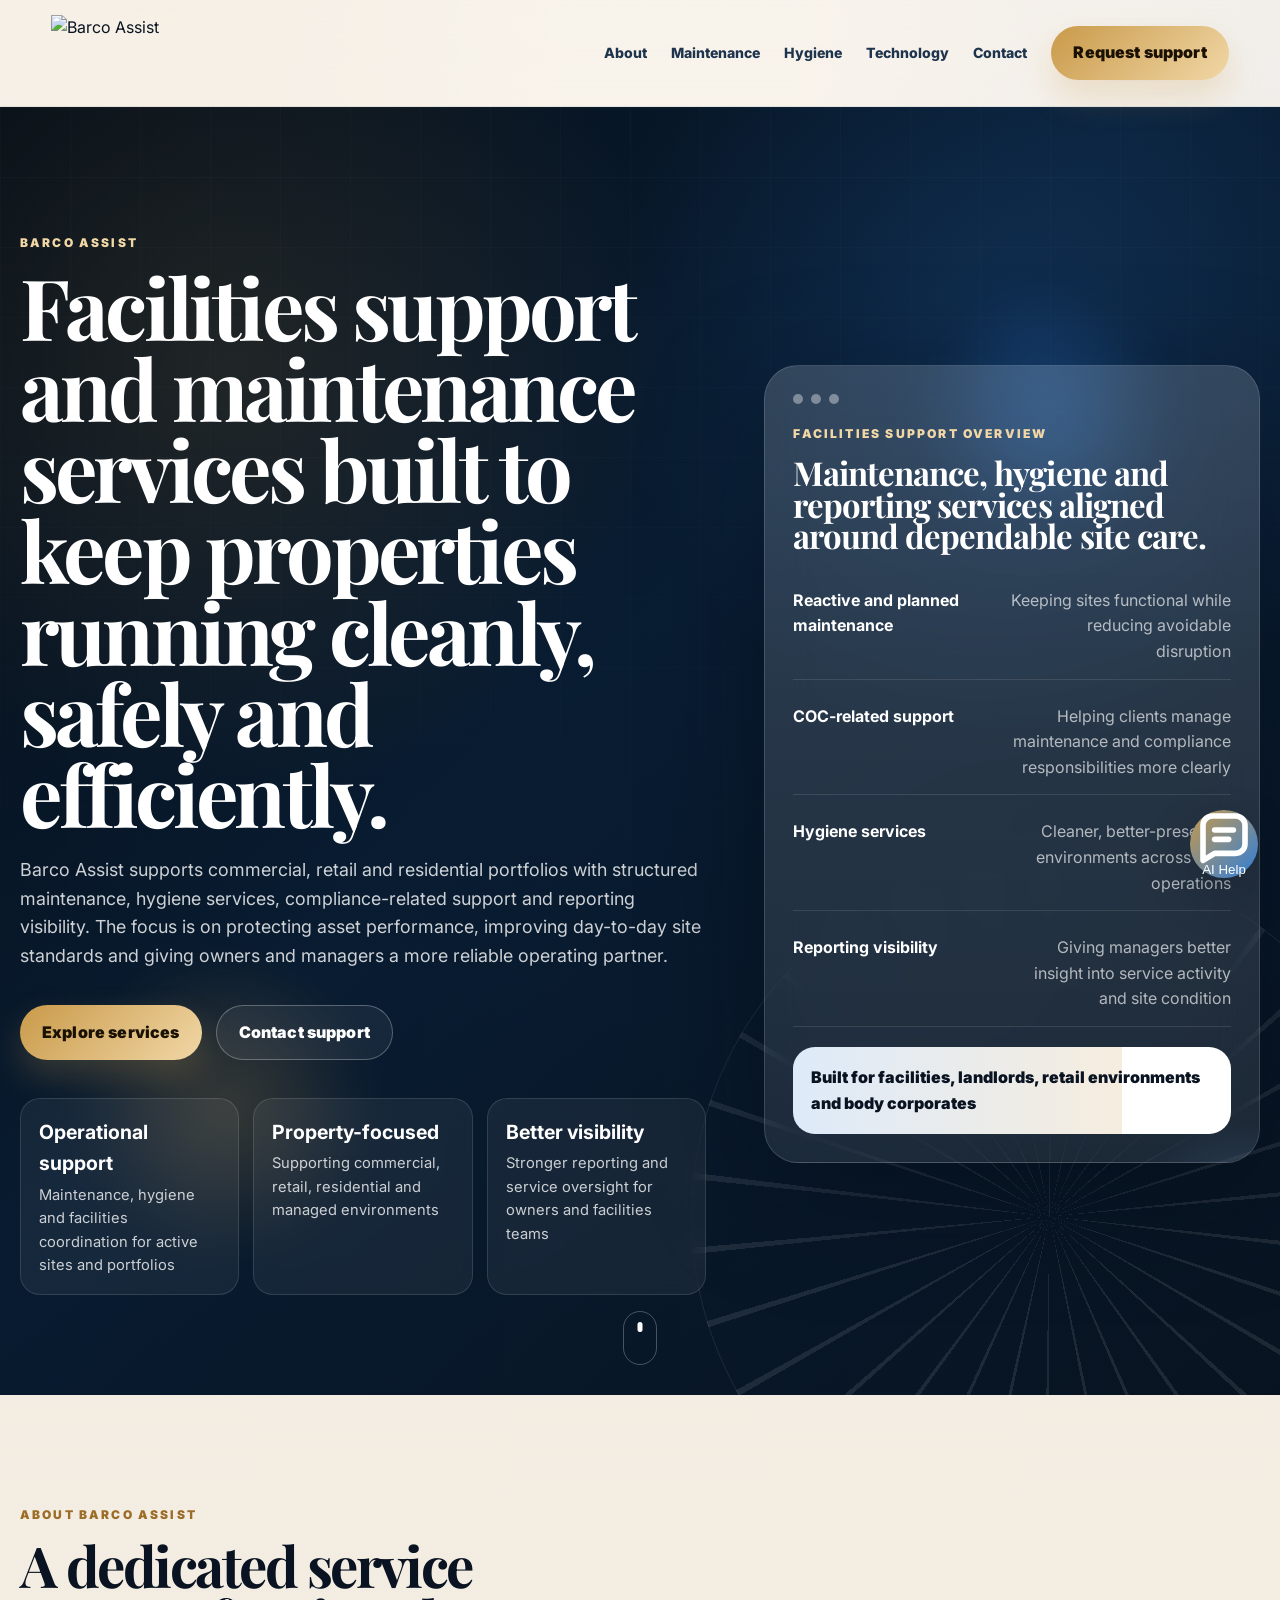
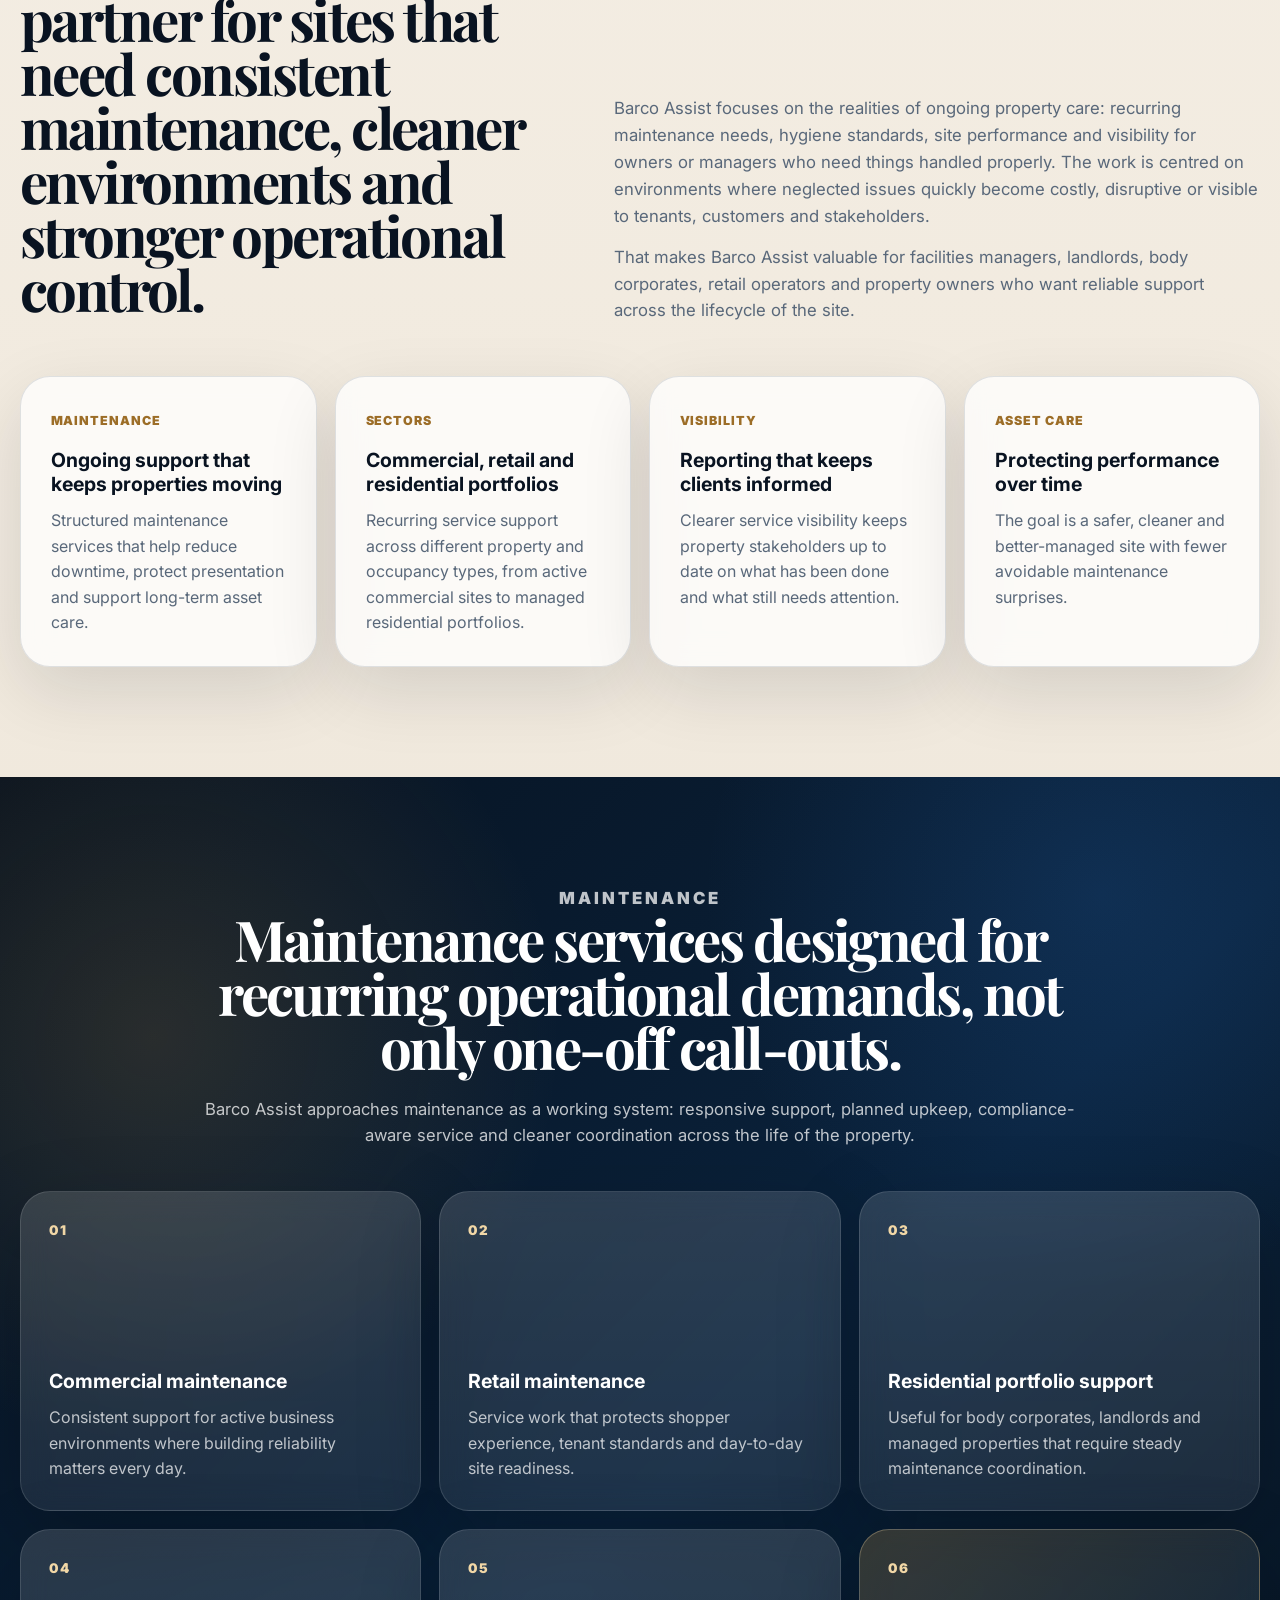
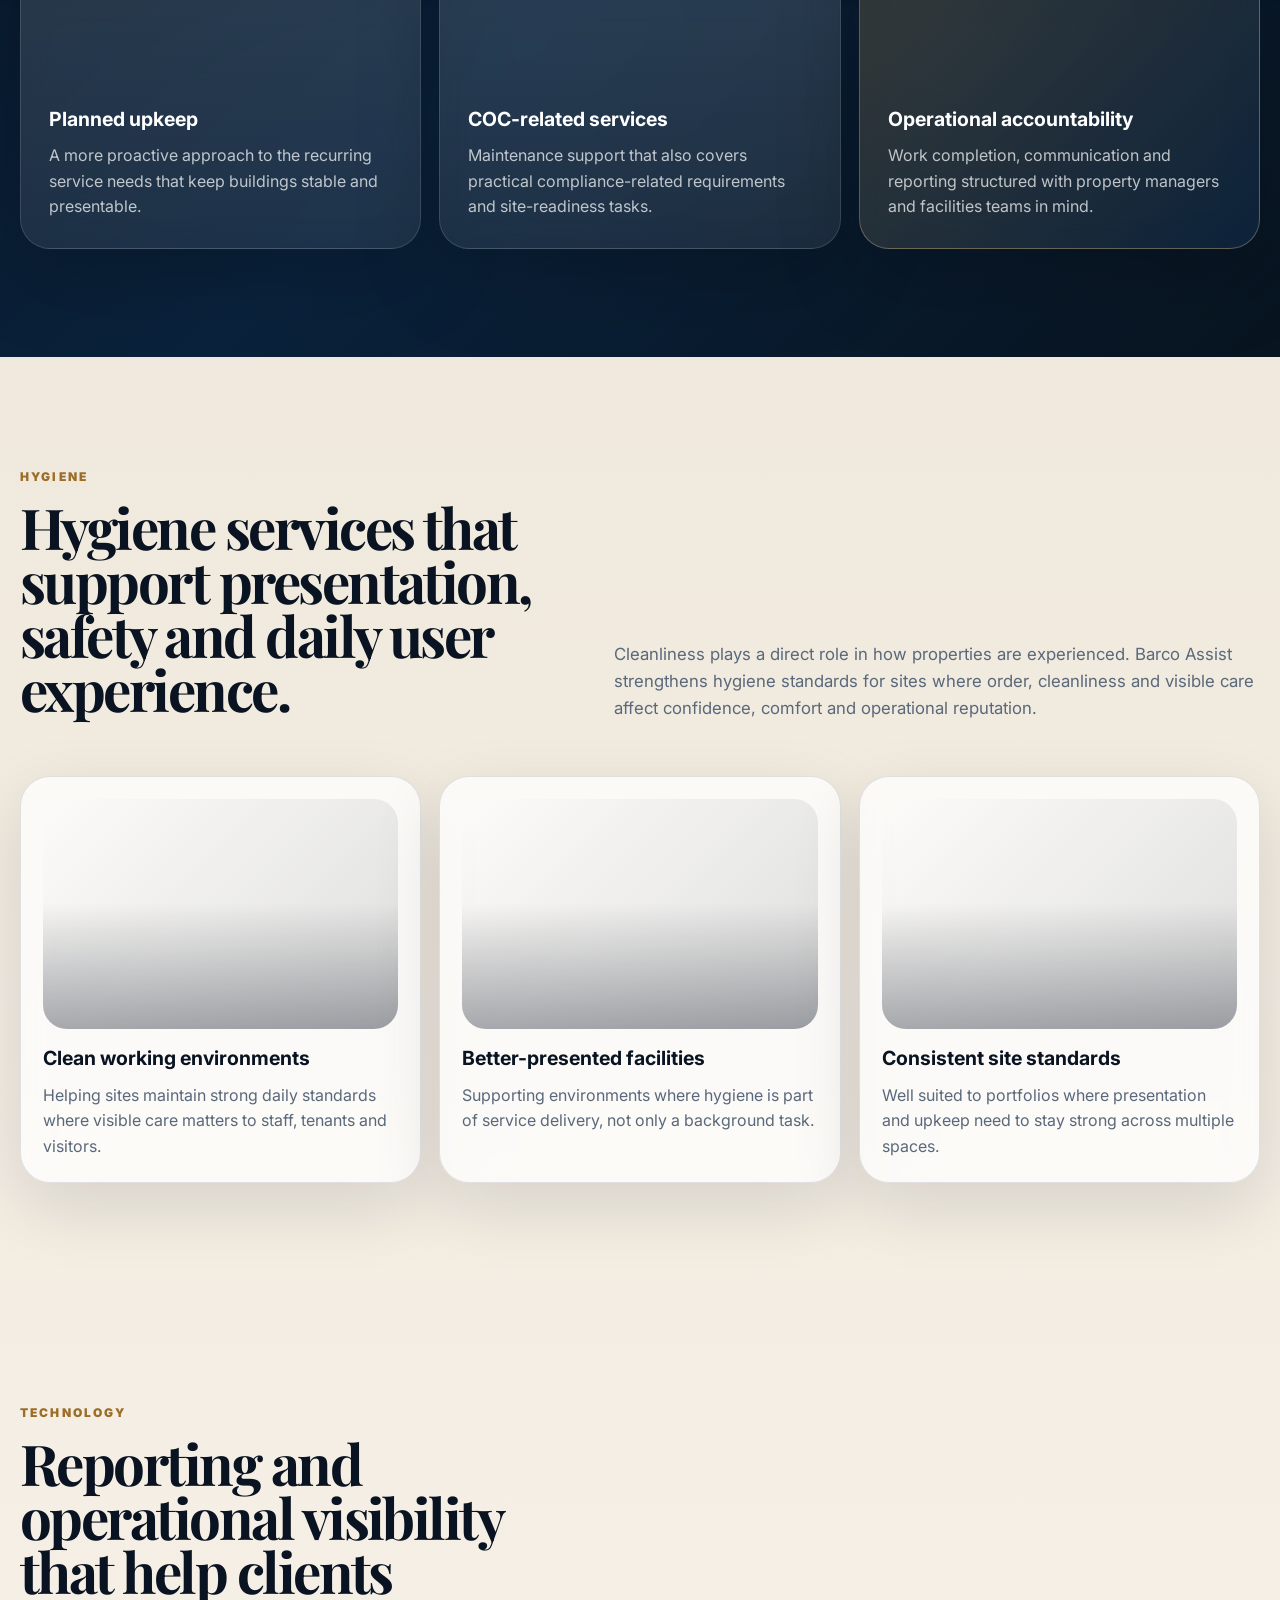
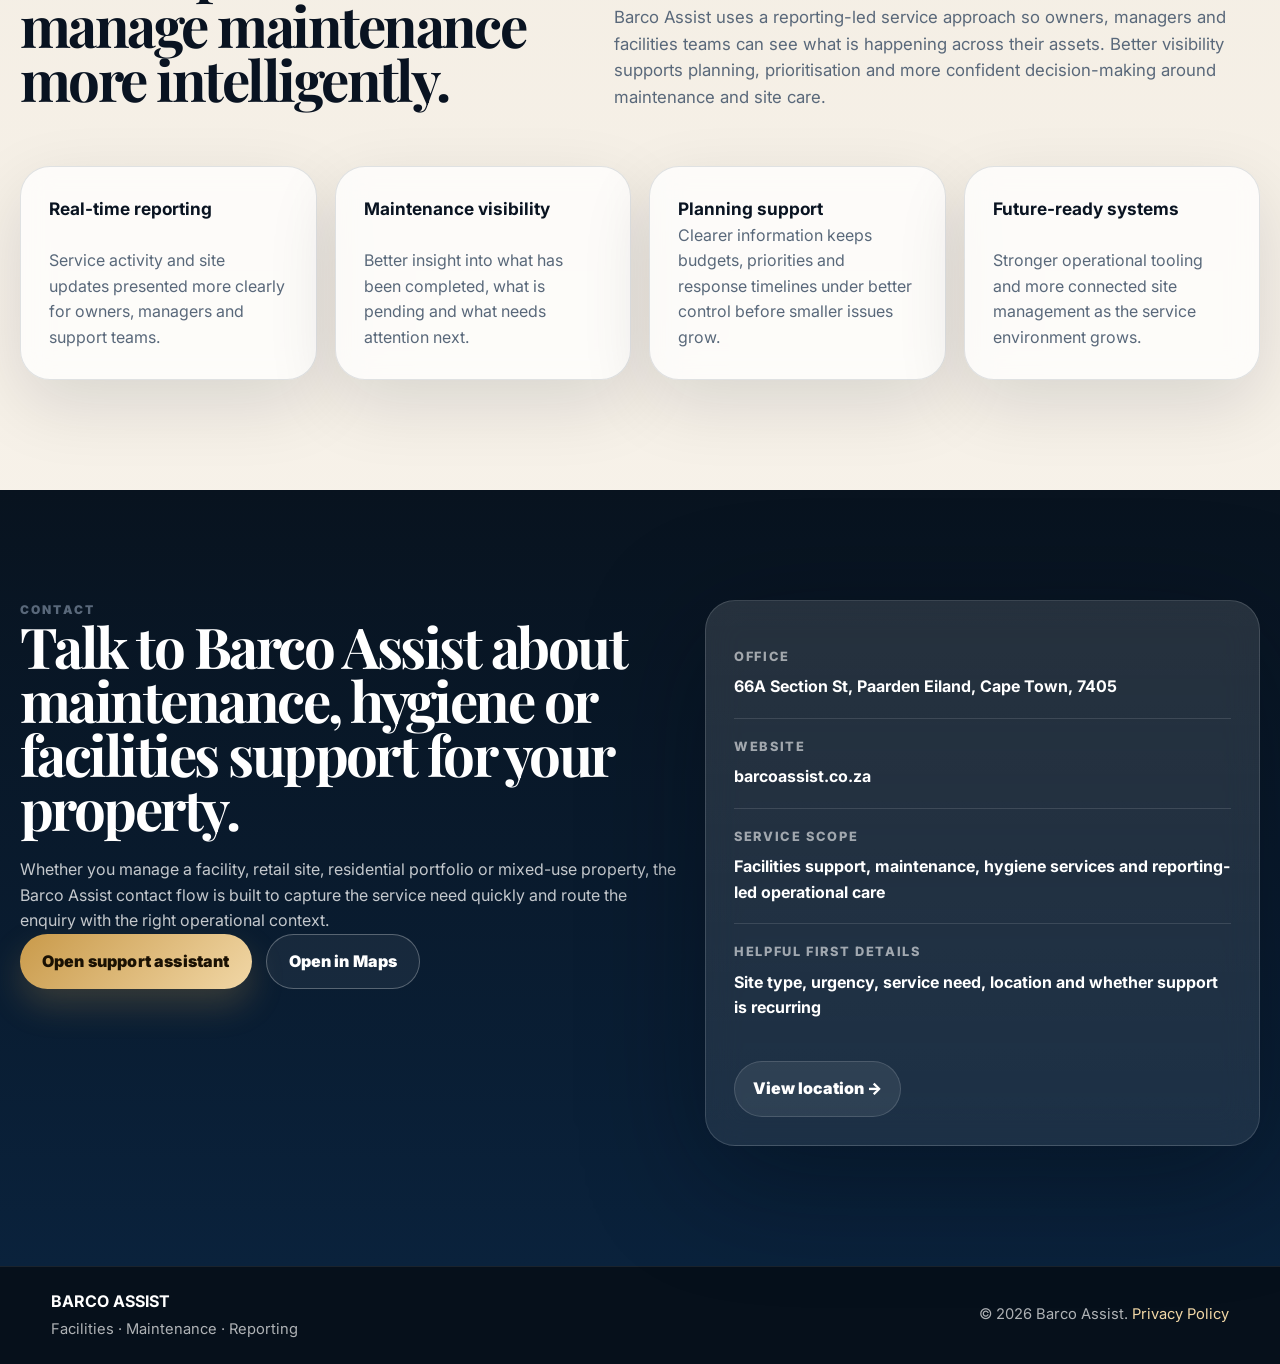
==== commit ff2b313b: "Refine live-site copy tone" ====
--- a/index.html
+++ b/index.html
@@ -74,14 +74,14 @@
           <h2>A dedicated service partner for sites that need consistent maintenance, cleaner environments and stronger operational control.</h2>
         </div>
         <div class="rich-copy">
-          <p>Barco Assist focuses on the realities of ongoing property care: recurring maintenance needs, hygiene standards, site performance and visibility for owners or managers who need things handled properly. The service model is built for environments where neglected issues quickly become costly, disruptive or visible to tenants, customers and stakeholders.</p>
+          <p>Barco Assist focuses on the realities of ongoing property care: recurring maintenance needs, hygiene standards, site performance and visibility for owners or managers who need things handled properly. The work is centred on environments where neglected issues quickly become costly, disruptive or visible to tenants, customers and stakeholders.</p>
           <p>That makes Barco Assist valuable for facilities managers, landlords, body corporates, retail operators and property owners who want reliable support across the lifecycle of the site.</p>
         </div>
       </div>
       <div class="value-grid four-up">
         <article class="value-card reveal"><span>MAINTENANCE</span><h3>Ongoing support that keeps properties moving</h3><p>Structured maintenance services that help reduce downtime, protect presentation and support long-term asset care.</p></article>
-        <article class="value-card reveal delay-1"><span>SECTORS</span><h3>Commercial, retail and residential portfolios</h3><p>Designed for sites that need recurring service support across different property and occupancy types.</p></article>
-        <article class="value-card reveal delay-2"><span>VISIBILITY</span><h3>Reporting that helps clients stay informed</h3><p>Clearer service visibility helps property stakeholders track what has been done and what still needs attention.</p></article>
+        <article class="value-card reveal delay-1"><span>SECTORS</span><h3>Commercial, retail and residential portfolios</h3><p>Recurring service support across different property and occupancy types, from active commercial sites to managed residential portfolios.</p></article>
+        <article class="value-card reveal delay-2"><span>VISIBILITY</span><h3>Reporting that keeps clients informed</h3><p>Clearer service visibility keeps property stakeholders up to date on what has been done and what still needs attention.</p></article>
         <article class="value-card reveal delay-3"><span>ASSET CARE</span><h3>Protecting performance over time</h3><p>The goal is a safer, cleaner and better-managed site with fewer avoidable maintenance surprises.</p></article>
       </div>
     </section>
@@ -95,10 +95,10 @@
         </div>
         <div class="service-grid concept-grid">
           <article class="service-card reveal"><small>01</small><h3>Commercial maintenance</h3><p>Consistent support for active business environments where building reliability matters every day.</p></article>
-          <article class="service-card reveal delay-1"><small>02</small><h3>Retail maintenance</h3><p>Service work that helps protect shopper experience, tenant standards and day-to-day site readiness.</p></article>
+          <article class="service-card reveal delay-1"><small>02</small><h3>Retail maintenance</h3><p>Service work that protects shopper experience, tenant standards and day-to-day site readiness.</p></article>
           <article class="service-card reveal delay-2"><small>03</small><h3>Residential portfolio support</h3><p>Useful for body corporates, landlords and managed properties that require steady maintenance coordination.</p></article>
           <article class="service-card reveal"><small>04</small><h3>Planned upkeep</h3><p>A more proactive approach to the recurring service needs that keep buildings stable and presentable.</p></article>
-          <article class="service-card reveal delay-1"><small>05</small><h3>COC-related services</h3><p>Maintenance support that also helps clients manage practical compliance-related requirements.</p></article>
+          <article class="service-card reveal delay-1"><small>05</small><h3>COC-related services</h3><p>Maintenance support that also covers practical compliance-related requirements and site-readiness tasks.</p></article>
           <article class="service-card premium reveal delay-2"><small>06</small><h3>Operational accountability</h3><p>Work completion, communication and reporting structured with property managers and facilities teams in mind.</p></article>
         </div>
       </div>
@@ -125,13 +125,13 @@
           <p class="eyebrow dark">Technology</p>
           <h2>Reporting and operational visibility that help clients manage maintenance more intelligently.</h2>
         </div>
-        <p class="rich-copy">Barco Assist uses a more reporting-led service model to help owners, managers and facilities teams understand what is happening across their assets. Better visibility supports planning, prioritisation and more confident decision-making around maintenance and site care.</p>
+        <p class="rich-copy">Barco Assist uses a reporting-led service approach so owners, managers and facilities teams can see what is happening across their assets. Better visibility supports planning, prioritisation and more confident decision-making around maintenance and site care.</p>
       </div>
       <div class="sector-track">
         <article class="sector-card reveal"><b>Real-time reporting</b><span>Service activity and site updates presented more clearly for owners, managers and support teams.</span></article>
         <article class="sector-card reveal delay-1"><b>Maintenance visibility</b><span>Better insight into what has been completed, what is pending and what needs attention next.</span></article>
-        <article class="sector-card reveal delay-2"><b>Planning support</b><span>Clearer information helps clients budget, prioritise and respond before smaller issues grow.</span></article>
-        <article class="sector-card reveal delay-3"><b>Future-ready systems</b><span>A service model designed to support stronger operational tooling and more connected site management.</span></article>
+        <article class="sector-card reveal delay-2"><b>Planning support</b><span>Clearer information keeps budgets, priorities and response timelines under better control before smaller issues grow.</span></article>
+        <article class="sector-card reveal delay-3"><b>Future-ready systems</b><span>Stronger operational tooling and more connected site management as the service environment grows.</span></article>
       </div>
     </section>
 
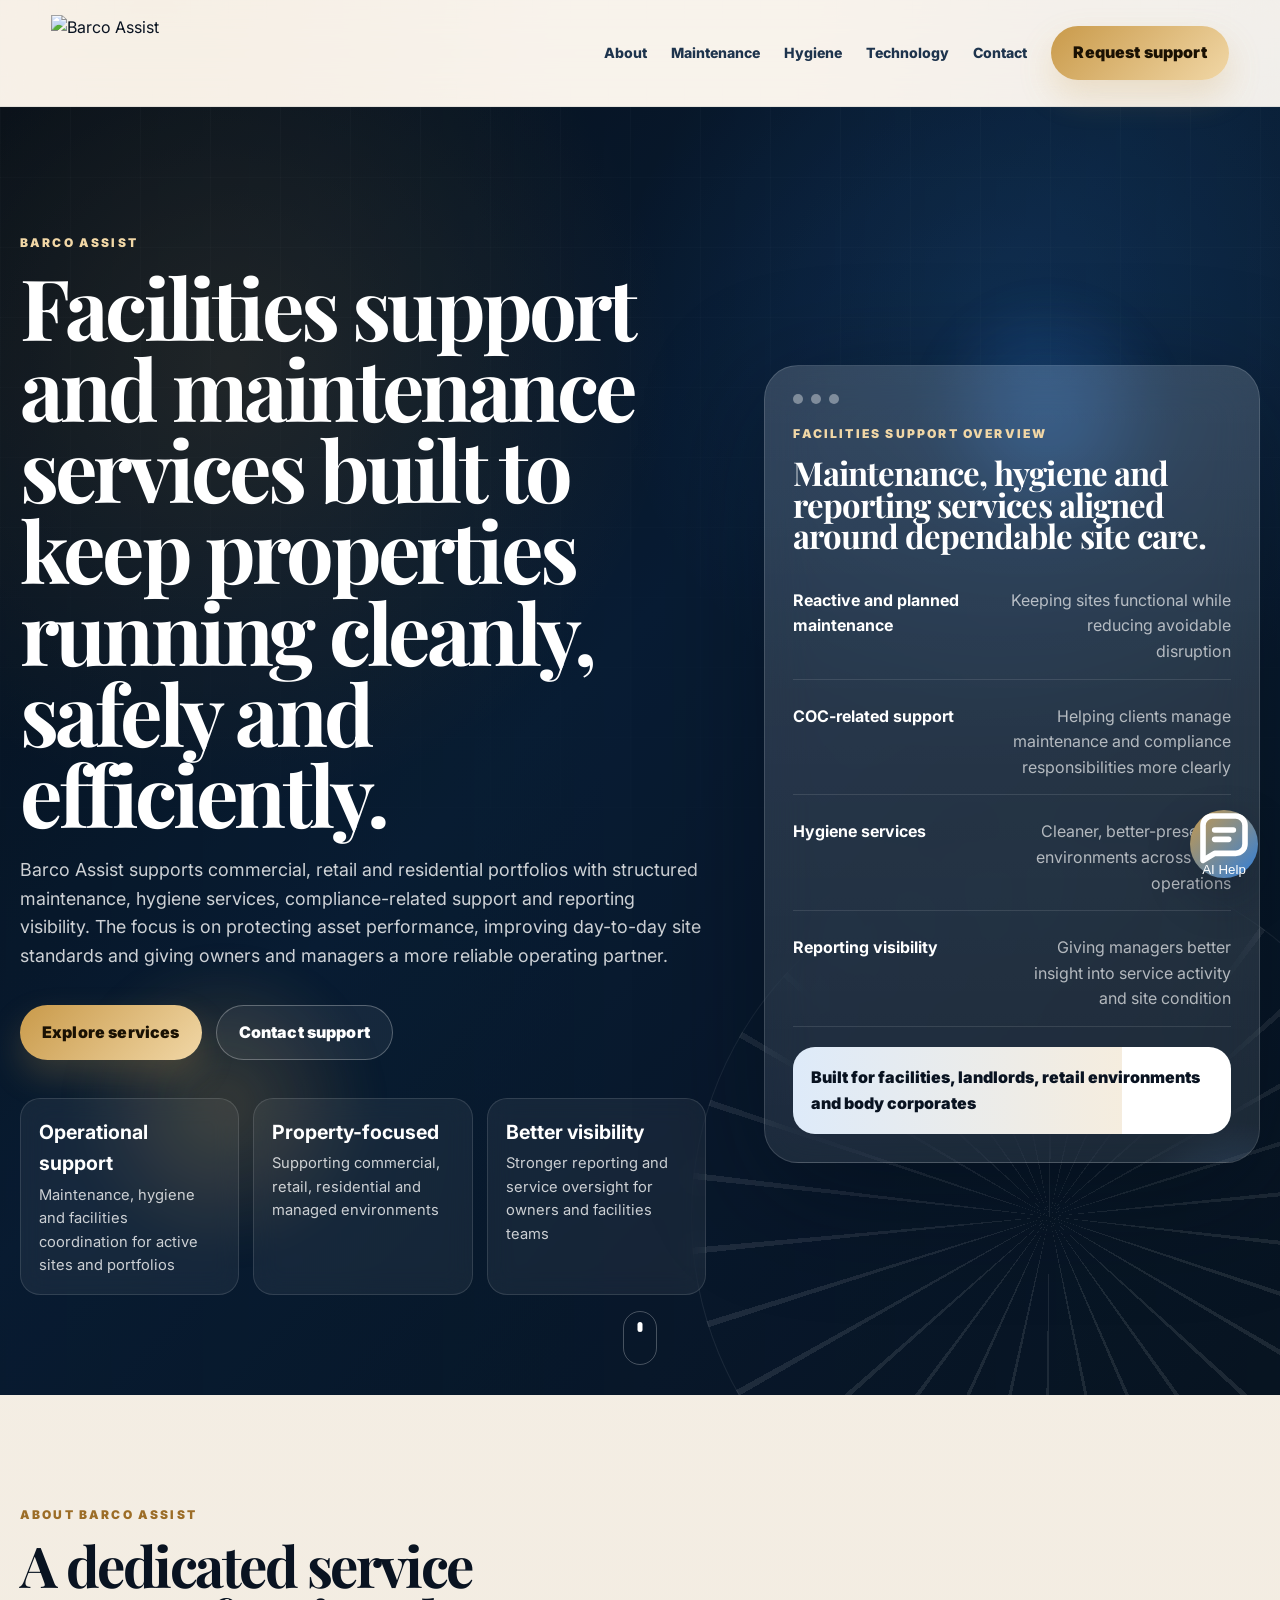
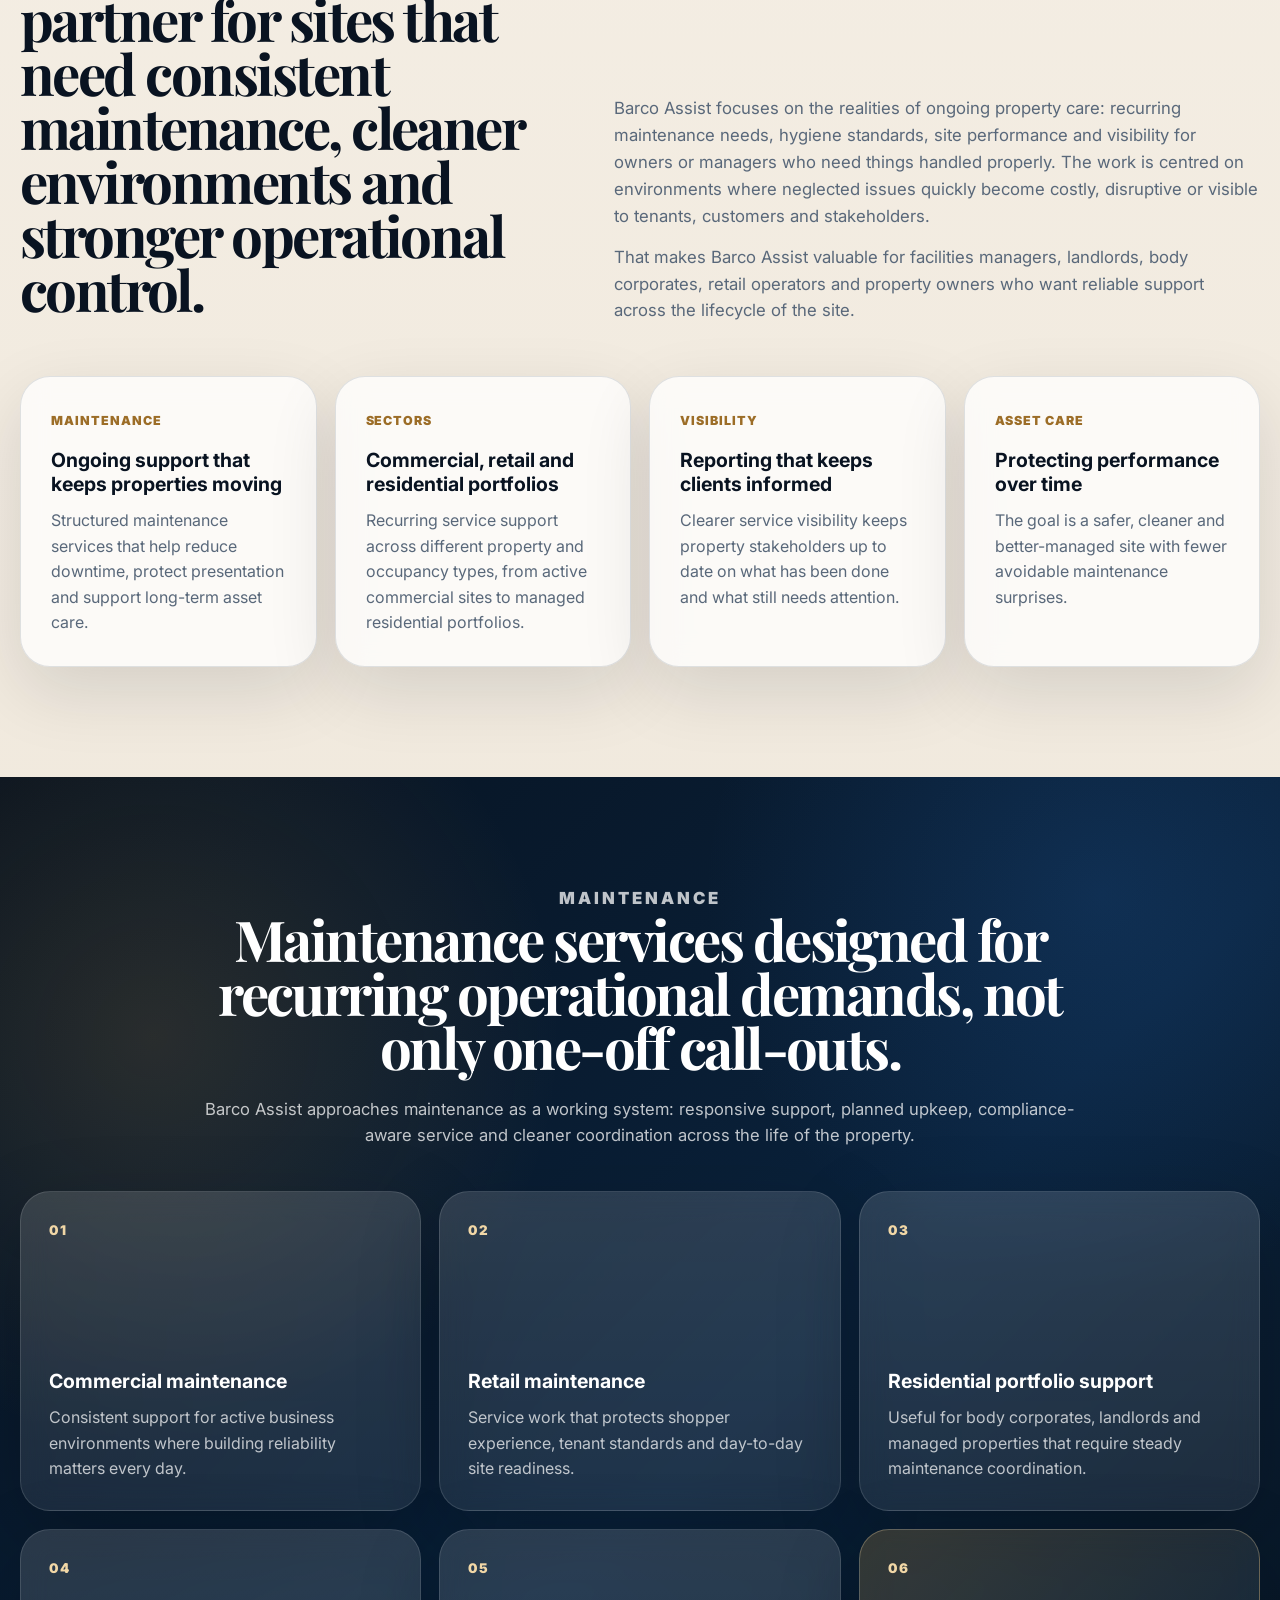
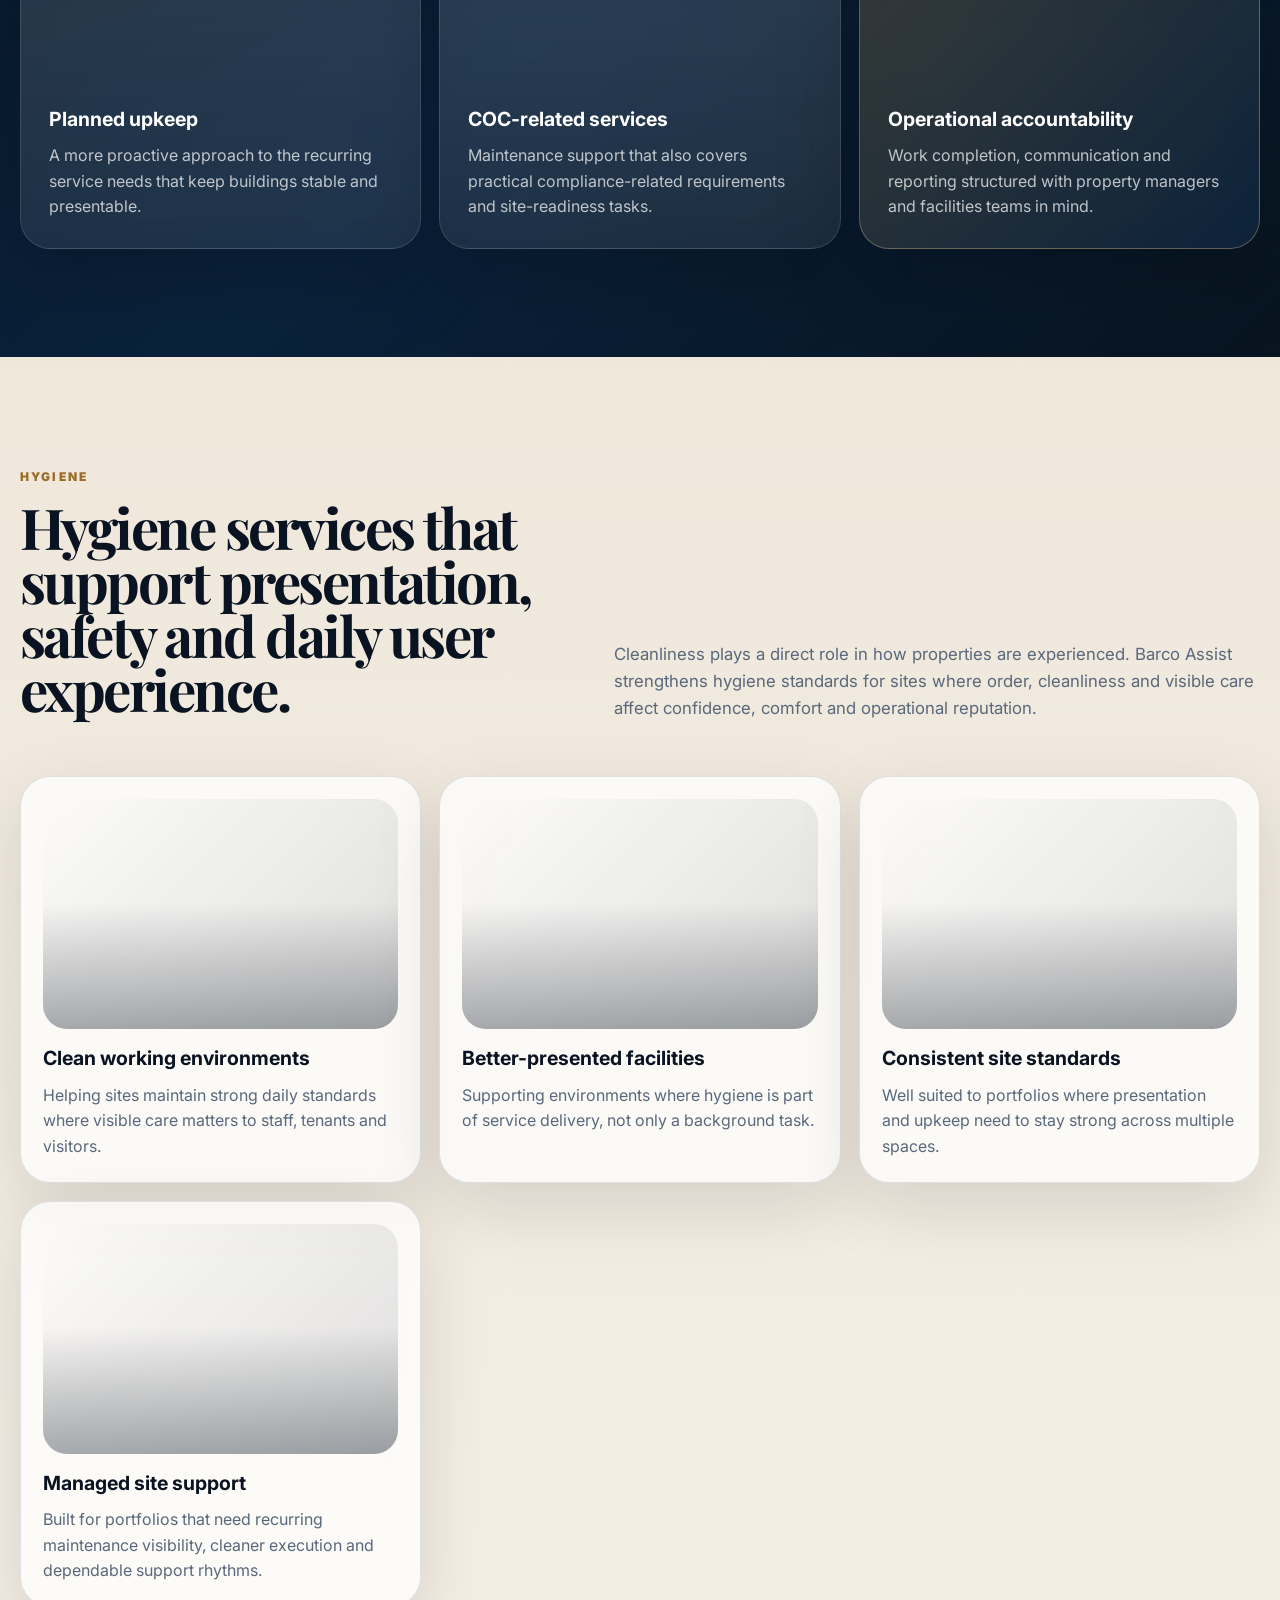
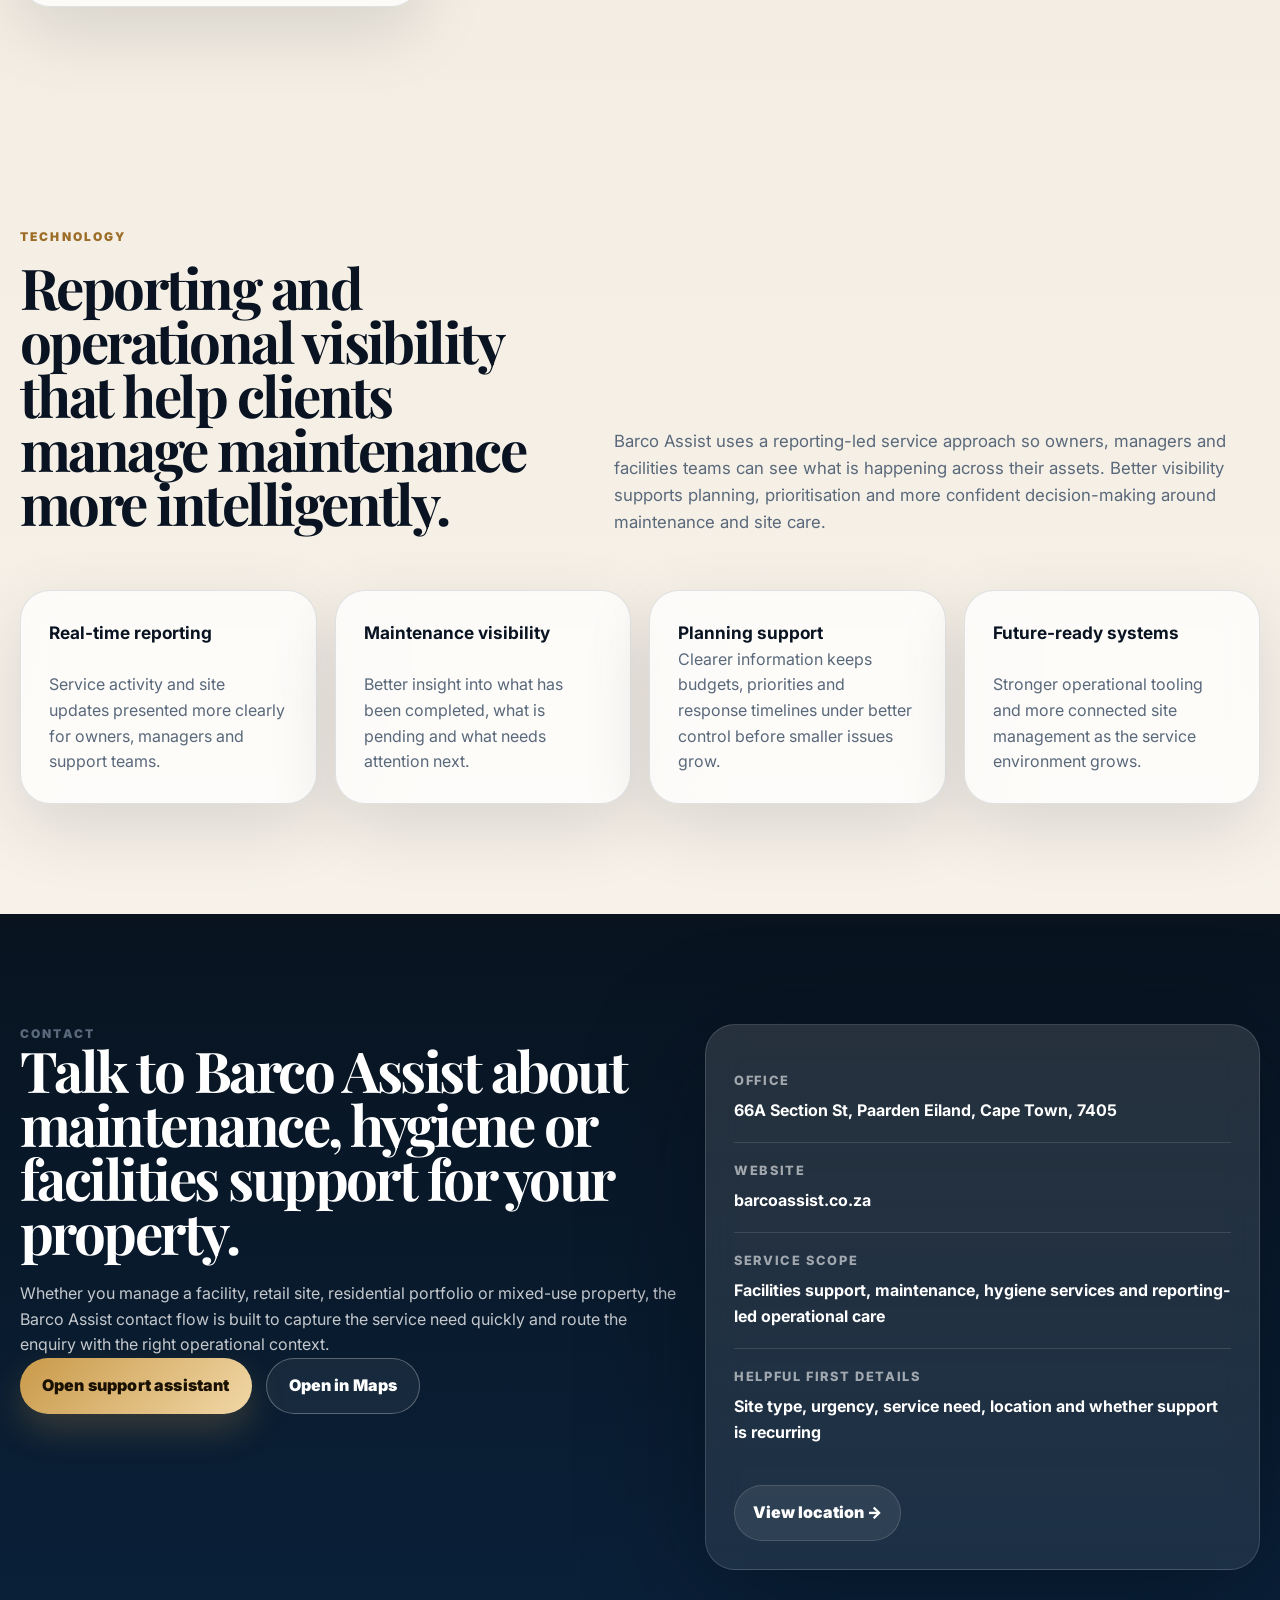
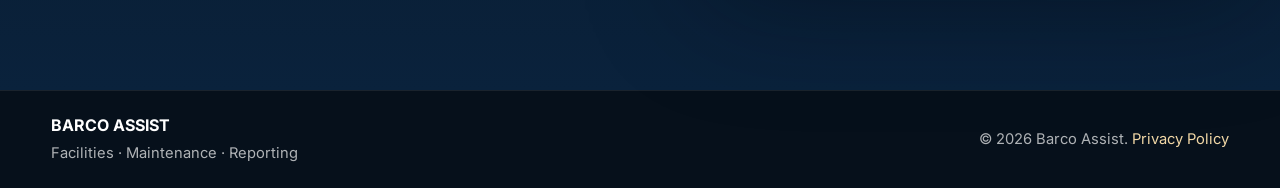
==== commit 56e70bdc: "Add motion and image polish" ====
--- a/index.html
+++ b/index.html
@@ -32,6 +32,7 @@
     <section class="hero hero-assist" aria-labelledby="hero-title">
       <div class="hero-media" aria-hidden="true">
         <div class="hero-photo" style="background-image:url('https://assets.cdn.filesafe.space/LgfGkAtQLIhPlTaceimj/media/6909d96a2243261e8257ece7.jpeg')"></div>
+        <div class="hero-photo hero-photo-alt" style="background-image:url('https://assets.cdn.filesafe.space/LgfGkAtQLIhPlTaceimj/media/a1473fd6-c3d0-48fd-8532-c5541e379175.jpeg')"></div>
         <div class="orb orb-one"></div>
         <div class="orb orb-two"></div>
         <div class="blueprint"></div>
@@ -116,6 +117,7 @@
         <article class="gallery-card reveal"><div class="gallery-visual photo" style="background-image:url('https://assets.cdn.filesafe.space/LgfGkAtQLIhPlTaceimj/media/a1473fd6-c3d0-48fd-8532-c5541e379175.jpeg')"></div><h3>Clean working environments</h3><p>Helping sites maintain strong daily standards where visible care matters to staff, tenants and visitors.</p></article>
         <article class="gallery-card reveal delay-1"><div class="gallery-visual photo" style="background-image:url('https://assets.cdn.filesafe.space/LgfGkAtQLIhPlTaceimj/media/33f920c4-27cc-4434-bd17-20b89caf899a.png')"></div><h3>Better-presented facilities</h3><p>Supporting environments where hygiene is part of service delivery, not only a background task.</p></article>
         <article class="gallery-card reveal delay-2"><div class="gallery-visual photo" style="background-image:url('https://assets.cdn.filesafe.space/LgfGkAtQLIhPlTaceimj/media/69088c6b6b7a5724587f4483.png')"></div><h3>Consistent site standards</h3><p>Well suited to portfolios where presentation and upkeep need to stay strong across multiple spaces.</p></article>
+        <article class="gallery-card reveal"><div class="gallery-visual photo" style="background-image:url('https://assets.cdn.filesafe.space/LgfGkAtQLIhPlTaceimj/media/6909d96a2243261e8257ece7.jpeg')"></div><h3>Managed site support</h3><p>Built for portfolios that need recurring maintenance visibility, cleaner execution and dependable support rhythms.</p></article>
       </div>
     </section>
 
--- a/styles.css
+++ b/styles.css
@@ -1 +1 @@
-:root{--bg:#f3efe7;--bg-soft:#fbf8f2;--surface:#fffdfa;--surface-2:rgba(255,255,255,.75);--ink:#091321;--navy:#0a223c;--navy-2:#102f52;--blue:#2f7edb;--blue-soft:#84b8ff;--gold:#c99a4a;--gold-soft:#f1d7a6;--line:rgba(10,34,60,.12);--muted:#59687a;--shadow:0 24px 70px rgba(9,19,33,.12);--shadow-deep:0 30px 120px rgba(3,9,18,.42);--radius:30px;--max:1240px}*{box-sizing:border-box}html{scroll-behavior:smooth}body{margin:0;font-family:Inter,system-ui,-apple-system,Segoe UI,sans-serif;color:var(--ink);background:linear-gradient(180deg,#f8f3eb 0%,#eee6d9 50%,#faf6ef 100%);line-height:1.6;overflow-x:hidden}body:before{content:"";position:fixed;inset:0;z-index:-4;background:radial-gradient(circle at 12% 0%,rgba(201,154,74,.12),transparent 28%),radial-gradient(circle at 100% 14%,rgba(47,126,219,.12),transparent 32%)}body:after{content:"";position:fixed;inset:0;z-index:-5;background-image:linear-gradient(rgba(10,34,60,.022) 1px,transparent 1px),linear-gradient(90deg,rgba(10,34,60,.022) 1px,transparent 1px);background-size:38px 38px;mask-image:linear-gradient(180deg,rgba(0,0,0,.5),transparent 90%);pointer-events:none}a{color:inherit;text-decoration:none}img{display:block;max-width:100%}.page-glow{position:fixed;left:-18vw;bottom:-12vh;width:42vw;height:42vw;border-radius:50%;background:radial-gradient(circle,rgba(47,126,219,.16),transparent 66%);z-index:-3;pointer-events:none}.site-head{position:sticky;top:0;z-index:80;display:flex;align-items:center;gap:24px;padding:15px clamp(18px,4vw,54px);background:rgba(248,243,235,.7);backdrop-filter:blur(20px);border-bottom:1px solid rgba(10,34,60,.08);transition:background .25s,box-shadow .25s,border-color .25s}.site-head.is-scrolled{background:rgba(248,243,235,.94);box-shadow:0 18px 50px rgba(9,19,33,.08);border-color:rgba(10,34,60,.12)}.brand{display:flex;align-items:center;gap:14px;margin-right:auto}.brand img{width:252px;height:76px;object-fit:contain}.main-nav{display:flex;gap:24px;align-items:center;font-size:.88rem;font-weight:800;color:#1e344d}.main-nav a{position:relative}.main-nav a:after{content:"";position:absolute;left:0;right:100%;bottom:-8px;height:2px;border-radius:999px;background:linear-gradient(90deg,var(--gold),var(--blue));transition:right .24s}.main-nav a:hover:after,.main-nav a:focus-visible:after{right:0}.nav-cta,.btn{display:inline-flex;align-items:center;justify-content:center;border:0;border-radius:999px;padding:14px 22px;font-weight:900;letter-spacing:.01em;transition:transform .2s,box-shadow .2s,background .2s,color .2s}.nav-cta,.btn.primary{background:linear-gradient(135deg,var(--gold),var(--gold-soft));color:#1a1103;box-shadow:0 16px 34px rgba(201,154,74,.24)}.nav-cta:hover,.btn:hover{transform:translateY(-2px)}.btn.ghost{border:1px solid rgba(255,255,255,.28);background:rgba(255,255,255,.06);color:#fff}.hero{position:relative;min-height:860px;display:grid;align-items:center;overflow:hidden;color:#fff;background:linear-gradient(135deg,#06101a 0%,#0a223c 45%,#081523 100%)}.hero:before{content:"";position:absolute;inset:0;background:radial-gradient(circle at 18% 20%,rgba(201,154,74,.18),transparent 30%),radial-gradient(circle at 80% 18%,rgba(47,126,219,.22),transparent 28%)}.hero:after{content:"";position:absolute;inset:0;background-image:linear-gradient(rgba(255,255,255,.06) 1px,transparent 1px),linear-gradient(90deg,rgba(255,255,255,.06) 1px,transparent 1px);background-size:70px 70px;mask-image:linear-gradient(180deg,#000,transparent 86%);opacity:.34}.hero-media{position:absolute;inset:0}.hero-photo{position:absolute;inset:0;background-size:cover;background-position:center;opacity:.31;transform:scale(1.05)}.hero-photo:after{content:"";position:absolute;inset:0;background:linear-gradient(90deg,rgba(4,9,16,.9) 0%,rgba(4,9,16,.78) 35%,rgba(4,9,16,.44) 100%)}.orb{position:absolute;border-radius:50%;filter:blur(18px);animation:float 9s ease-in-out infinite;opacity:.82}.orb-one{right:8%;top:14%;width:260px;height:260px;background:radial-gradient(circle,rgba(47,126,219,.44),transparent 68%)}.orb-two{left:5%;bottom:10%;width:320px;height:320px;background:radial-gradient(circle,rgba(201,154,74,.3),transparent 68%);animation-delay:-2s}.blueprint{position:absolute;right:-10vw;bottom:-20vh;width:56vw;height:56vw;border-radius:50%;border:1px solid rgba(255,255,255,.08);background:repeating-conic-gradient(from 0deg,rgba(255,255,255,.09) 0 1deg,transparent 1deg 12deg);animation:spin 38s linear infinite}.hero-inner{position:relative;z-index:2;width:min(var(--max),calc(100% - 34px));margin:0 auto;display:grid;grid-template-columns:1.08fr .78fr;gap:58px;align-items:center;padding:126px 0 100px}.eyebrow{margin:0 0 14px;text-transform:uppercase;letter-spacing:.18em;font-size:.75rem;font-weight:900;color:var(--gold-soft)}.eyebrow.dark{color:#9c6d27}h1,h2{margin:0 0 22px;font-family:"Playfair Display",Georgia,serif;line-height:.96;letter-spacing:-.045em}h1{font-size:clamp(3.1rem,6.6vw,7rem);max-width:900px}h2{font-size:clamp(2.2rem,4.4vw,4.9rem)}h3{margin:0 0 12px;font-size:1.22rem;line-height:1.2}.lead{max-width:760px;margin:0 0 34px;font-size:1.12rem;color:rgba(255,255,255,.8)}.hero-actions,.contact-actions{display:flex;flex-wrap:wrap;gap:14px}.hero-proof{display:grid;grid-template-columns:repeat(3,1fr);gap:14px;margin-top:38px;max-width:860px}.hero-proof span{padding:18px 18px 16px;border-radius:20px;border:1px solid rgba(255,255,255,.12);background:rgba(255,255,255,.06);backdrop-filter:blur(12px);font-size:.92rem;color:rgba(255,255,255,.78)}.hero-proof b{display:block;margin-bottom:4px;font-size:1.22rem;color:#fff}.command-card{position:relative;padding:28px;border:1px solid rgba(255,255,255,.14);border-radius:34px;background:linear-gradient(180deg,rgba(255,255,255,.16),rgba(255,255,255,.08));box-shadow:var(--shadow-deep);backdrop-filter:blur(24px);overflow:hidden}.command-card:before{content:"";position:absolute;inset:auto -20% -25% auto;width:240px;height:240px;border-radius:50%;background:radial-gradient(circle,rgba(134,187,255,.26),transparent 70%)}.card-top{display:flex;gap:8px;margin-bottom:20px}.card-top span{width:10px;height:10px;border-radius:50%;background:rgba(255,255,255,.38)}.panel-label{margin:0 0 14px;font-size:.76rem;font-weight:900;letter-spacing:.18em;color:var(--gold-soft)}.command-card h2{font-size:2.06rem;letter-spacing:-.03em}.status-lines{display:grid;gap:10px;margin:20px 0}.status-lines div{display:flex;justify-content:space-between;gap:18px;padding:14px 0;border-bottom:1px solid rgba(255,255,255,.11)}.status-lines span{max-width:220px;color:rgba(255,255,255,.66);text-align:right}.live-meter{position:relative;margin-top:18px;padding:18px;border-radius:22px;background:#fff;color:var(--ink);font-weight:900;overflow:hidden}.live-meter i{position:absolute;left:0;top:0;bottom:0;width:75%;background:linear-gradient(90deg,rgba(47,126,219,.16),rgba(201,154,74,.18));animation:pulseWidth 3.8s ease-in-out infinite}.live-meter span{position:relative}.scroll-cue{position:absolute;left:50%;bottom:30px;z-index:2;width:34px;height:54px;border:1px solid rgba(255,255,255,.26);border-radius:999px;transform:translateX(-50%)}.scroll-cue span{position:absolute;left:50%;top:10px;width:5px;height:10px;border-radius:999px;background:#fff;transform:translateX(-50%);animation:scrollDot 1.8s infinite}.section-shell{width:min(var(--max),calc(100% - 34px));margin:0 auto}.about-section,.gallery-section,.sectors-section{padding:110px 0}.split{display:grid;grid-template-columns:.92fr 1.08fr;gap:44px;align-items:end;margin-bottom:38px}.rich-copy{font-size:1.05rem;color:var(--muted)}.rich-copy p{margin:0 0 14px}.value-grid{display:grid;grid-template-columns:repeat(3,1fr);gap:18px}.value-grid.four-up{grid-template-columns:repeat(4,1fr)}.value-card,.service-card,.sector-card,.gallery-card,.contact-card{position:relative;overflow:hidden;border:1px solid var(--line);border-radius:var(--radius);background:var(--surface-2);box-shadow:var(--shadow);backdrop-filter:blur(14px)}.value-card:before,.service-card:before,.sector-card:before{content:"";position:absolute;left:var(--mx,50%);top:var(--my,50%);width:220px;height:220px;border-radius:50%;background:radial-gradient(circle,rgba(47,126,219,.14),transparent 68%);transform:translate(-50%,-50%);opacity:0;transition:opacity .28s;pointer-events:none}.value-card:hover:before,.service-card:hover:before,.sector-card:hover:before{opacity:1}.value-card{padding:30px;min-height:260px;transition:transform .22s,box-shadow .22s}.value-card:hover,.service-card:hover,.sector-card:hover,.gallery-card:hover{transform:translateY(-6px);box-shadow:0 34px 90px rgba(9,19,33,.16)}.value-card span{display:inline-flex;margin-bottom:18px;color:#9c6d27;font-weight:900;letter-spacing:.08em;font-size:.78rem}.value-card p,.service-card p,.section-heading p,.sector-card span,.contact-copy p,.gallery-card p{margin:0;color:var(--muted)}.dark-section{position:relative;padding:108px 0;background:linear-gradient(135deg,#07121f,#0a223c 56%,#081420);color:#fff;overflow:hidden}.dark-section:before{content:"";position:absolute;inset:0;background:radial-gradient(circle at 12% 22%,rgba(201,154,74,.17),transparent 28%),radial-gradient(circle at 86% 10%,rgba(47,126,219,.16),transparent 26%)}.dark-section .section-shell{position:relative}.section-heading{text-align:center;max-width:900px;margin:0 auto 42px}.section-heading p{font-size:1.04rem;color:rgba(255,255,255,.74)}.service-grid{display:grid;grid-template-columns:repeat(3,1fr);gap:18px}.service-grid.concept-grid .service-card{min-height:320px}.service-card{min-height:310px;padding:28px;display:flex;flex-direction:column;justify-content:flex-end;border-color:rgba(255,255,255,.13);background:linear-gradient(180deg,rgba(255,255,255,.14),rgba(255,255,255,.08));box-shadow:0 28px 86px rgba(0,0,0,.2);transition:transform .24s,border-color .24s,box-shadow .24s}.service-card small{display:inline-flex;margin-bottom:auto;color:var(--gold-soft);font-weight:900;letter-spacing:.14em}.service-card p{color:rgba(255,255,255,.72)}.service-card.premium{background:linear-gradient(135deg,rgba(201,154,74,.24),rgba(47,126,219,.12));border-color:rgba(241,215,166,.3)}.project-gallery{display:grid;grid-template-columns:repeat(3,1fr);gap:18px}.gallery-card{padding:22px}.gallery-visual{height:230px;border-radius:24px;margin-bottom:18px;overflow:hidden;position:relative;background-size:cover;background-position:center}.gallery-visual:before{content:"";position:absolute;inset:0;background:linear-gradient(135deg,rgba(255,255,255,.14),rgba(9,19,33,.12))}.gallery-visual.photo:after{content:"";position:absolute;inset:auto 0 0 0;height:55%;background:linear-gradient(180deg,transparent,rgba(9,19,33,.32))}.sector-track{display:grid;grid-template-columns:repeat(4,1fr);gap:18px}.sector-card{padding:28px;min-height:210px;display:flex;flex-direction:column;justify-content:space-between}.sector-card b{font-size:1.08rem}.contact-section{padding:110px 0 120px;background:linear-gradient(180deg,#08131f,#0a223c)}.contact-grid{display:grid;grid-template-columns:1fr .84fr;gap:24px;align-items:stretch}.contact-copy{color:#fff}.contact-copy p:not(.eyebrow){color:rgba(255,255,255,.76)}.contact-card{padding:28px;background:linear-gradient(180deg,rgba(255,255,255,.12),rgba(255,255,255,.08));border:1px solid rgba(255,255,255,.14);box-shadow:var(--shadow-deep);backdrop-filter:blur(18px);color:#fff}.contact-line{padding:18px 0;border-bottom:1px solid rgba(255,255,255,.12)}.contact-line:last-of-type{border-bottom:0}.contact-line span{display:block;margin-bottom:7px;font-size:.8rem;letter-spacing:.13em;text-transform:uppercase;color:rgba(255,255,255,.58);font-weight:800}.contact-line strong{font-size:1rem;line-height:1.5}.map-link{display:inline-flex;align-items:center;gap:8px;margin-top:22px;padding:14px 18px;border-radius:999px;background:rgba(255,255,255,.08);border:1px solid rgba(255,255,255,.14);font-weight:900;color:#fff}.site-footer{display:flex;justify-content:space-between;gap:18px;align-items:center;padding:22px clamp(18px,4vw,54px);background:#06101b;color:rgba(255,255,255,.68);font-size:.92rem;border-top:1px solid rgba(255,255,255,.08)}.site-footer strong{display:block;color:#fff;font-size:1rem}.site-footer span{display:block;margin-top:3px}.site-footer a{color:#f1d7a6}.reveal{opacity:0;transform:translateY(26px);transition:opacity .75s ease,transform .75s ease}.reveal.in-view{opacity:1;transform:none}.delay-1{transition-delay:.12s}.delay-2{transition-delay:.24s}.delay-3{transition-delay:.36s}@keyframes float{0%,100%{transform:translateY(0)}50%{transform:translateY(-18px)}}@keyframes spin{to{transform:rotate(360deg)}}@keyframes pulseWidth{0%,100%{width:62%}50%{width:83%}}@keyframes scrollDot{0%{opacity:0;transform:translate(-50%,0)}30%{opacity:1}100%{opacity:0;transform:translate(-50%,18px)}}.aiFab{position:fixed;right:22px;bottom:22px;z-index:95;width:68px;height:68px;border:0;border-radius:50%;display:grid;place-items:center;background:linear-gradient(135deg,var(--gold),var(--blue));color:#fff;box-shadow:0 18px 45px rgba(9,19,33,.28);cursor:pointer}.aiPanel{position:fixed;right:22px;bottom:106px;z-index:96;width:min(390px,calc(100vw - 28px));max-height:min(78vh,720px);border-radius:22px;background:#f7f8fb;box-shadow:0 24px 90px rgba(0,0,0,.24);color:#111;font-family:Inter,Arial,sans-serif}.aiHead{display:flex;align-items:center;justify-content:space-between;gap:14px;padding:17px 18px;background:#09233f;color:#fff;border-radius:22px 22px 0 0}.aiHeadMain{display:flex;gap:12px;align-items:center}.aiLogo{width:42px;height:42px;border-radius:50%;background:#fff;display:grid;place-items:center;color:#09233f;font-weight:900;font-size:19px;box-shadow:0 2px 8px rgba(0,0,0,.12)}.aiHead b{display:block;font-size:18px;line-height:1.1}.aiHead small{display:block;font-size:13px;color:rgba(255,255,255,.86);margin-top:4px}.aiHead button{border:0;background:transparent;color:#fff;font-size:28px;line-height:1;cursor:pointer}.aiBack{font-size:24px!important}.aiBody{padding:16px;display:grid;gap:12px}.aiBody p{margin:0 0 8px;color:#506072;font-size:14px}.contactOption{display:flex;align-items:center;gap:14px;width:100%;border:1px solid rgba(9,35,63,.12);border-radius:16px;background:#fff;color:#111;padding:14px 15px;font-weight:800;font-size:15px;text-align:left;box-shadow:0 4px 12px rgba(0,0,0,.05);cursor:pointer;text-decoration:none;font-family:inherit}.contactIcon{width:38px;height:38px;border-radius:11px;background:#edf4ff;display:grid;place-items:center;color:#09233f;flex:0 0 38px}.contactIcon.whatsapp{background:#25d366;color:#fff;border-radius:50%}.contactIcon svg{width:21px;height:21px}.aiFooter{display:flex;align-items:center;gap:6px;justify-content:center;color:#7d8790;font-size:12px;padding:12px 0 2px;border-top:1px solid rgba(9,35,63,.1)}.aiFooter a{color:#09233f;font-weight:800}.aiField{display:grid;gap:7px}.aiField label{font-size:13px;font-weight:800;color:#20262d}.aiInput,.aiTextarea{width:100%;border:1px solid rgba(9,35,63,.18);border-radius:10px;background:#fff;padding:13px 14px;font:inherit;color:#111}.aiTextarea{min-height:90px;resize:vertical}.aiSubmit{border:0;border-radius:10px;background:#09233f;color:#fff;font-weight:900;padding:14px 16px;font:inherit;cursor:pointer}.aiNotice{padding:12px 14px;border-radius:10px;background:#fff8df;border:1px solid #ecd878;color:#5c4b00;font-size:13px}.aiChat{display:grid;gap:10px;max-height:390px;overflow:auto;padding-right:2px}.chatMsg{max-width:88%;padding:10px 12px;border-radius:16px;font-size:14px;line-height:1.4}.chatMsg.bot{background:#fff;color:#1e2832;border:1px solid rgba(9,35,63,.1);border-top-left-radius:5px}.chatMsg.user{background:#09233f;color:#fff;justify-self:end;border-top-right-radius:5px}.chatChoices{display:flex;flex-wrap:wrap;gap:8px;margin:10px 0 4px}.chatChoices button{border:1px solid rgba(9,35,63,.14);background:#fff;color:#09233f;border-radius:999px;padding:9px 11px;font-weight:800;cursor:pointer;font-size:12px}.chatInputRow{display:flex;gap:8px;margin-top:4px}.chatInputRow input{flex:1;border:1px solid rgba(9,35,63,.18);border-radius:999px;background:#fff;padding:12px 14px;font:inherit;min-width:0}.chatInputRow button{border:0;border-radius:999px;background:#09233f;color:#fff;font-weight:900;padding:0 16px;cursor:pointer}.botLang{display:flex;justify-content:flex-end;gap:.35rem;margin-bottom:.35rem}.botLang button{border:1px solid rgba(9,35,63,.14);background:#fff;color:#09233f;border-radius:999px;padding:.35rem .65rem;font-weight:900;cursor:pointer}.botLang button.active,.botLang button:hover{background:#09233f;border-color:#09233f;color:#fff}.botLinks{display:grid;gap:.45rem;margin-top:.7rem}.botLinks a{display:inline-flex;align-items:center;justify-content:center;text-decoration:none;border-radius:999px;padding:.65rem .85rem;background:#09233f;color:#fff;font-weight:900}.privacy-shell{min-height:100vh;display:grid;place-items:center;padding:72px 0}.privacy-card{max-width:920px;background:#fff!important;color:var(--ink)!important}.privacy-card h1{font-size:clamp(2.5rem,5vw,5rem)}.privacy-card h2{font-size:clamp(1.7rem,3vw,2.6rem);margin-top:28px}.privacy-card p{color:var(--muted)}@media (max-width:1100px){.hero-inner,.contact-grid,.split{grid-template-columns:1fr}.hero-proof,.value-grid.four-up,.service-grid,.project-gallery,.sector-track{grid-template-columns:repeat(2,1fr)}.command-card{max-width:720px}.status-lines span{max-width:none}}@media (max-width:780px){.site-head{flex-wrap:wrap}.main-nav{order:3;flex-wrap:wrap;gap:14px;width:100%}.hero{min-height:auto}.hero-inner{padding:120px 0 90px}.hero-proof,.value-grid,.value-grid.four-up,.service-grid,.project-gallery,.sector-track{grid-template-columns:1fr}.brand img{width:220px;height:64px}h1{font-size:clamp(2.6rem,14vw,4.3rem)}h2{font-size:clamp(2rem,9vw,3.2rem)}.site-footer{flex-direction:column;align-items:flex-start}.aiPanel{right:14px;bottom:96px;width:calc(100vw - 28px)}.aiFab{right:14px;bottom:14px}}+:root{--bg:#f3efe7;--bg-soft:#fbf8f2;--surface:#fffdfa;--surface-2:rgba(255,255,255,.75);--ink:#091321;--navy:#0a223c;--navy-2:#102f52;--blue:#2f7edb;--blue-soft:#84b8ff;--gold:#c99a4a;--gold-soft:#f1d7a6;--line:rgba(10,34,60,.12);--muted:#59687a;--shadow:0 24px 70px rgba(9,19,33,.12);--shadow-deep:0 30px 120px rgba(3,9,18,.42);--radius:30px;--max:1240px}*{box-sizing:border-box}html{scroll-behavior:smooth}body{margin:0;font-family:Inter,system-ui,-apple-system,Segoe UI,sans-serif;color:var(--ink);background:linear-gradient(180deg,#f8f3eb 0%,#eee6d9 50%,#faf6ef 100%);line-height:1.6;overflow-x:hidden}body:before{content:"";position:fixed;inset:0;z-index:-4;background:radial-gradient(circle at 12% 0%,rgba(201,154,74,.12),transparent 28%),radial-gradient(circle at 100% 14%,rgba(47,126,219,.12),transparent 32%)}body:after{content:"";position:fixed;inset:0;z-index:-5;background-image:linear-gradient(rgba(10,34,60,.022) 1px,transparent 1px),linear-gradient(90deg,rgba(10,34,60,.022) 1px,transparent 1px);background-size:38px 38px;mask-image:linear-gradient(180deg,rgba(0,0,0,.5),transparent 90%);pointer-events:none}a{color:inherit;text-decoration:none}img{display:block;max-width:100%}.page-glow{position:fixed;left:-18vw;bottom:-12vh;width:42vw;height:42vw;border-radius:50%;background:radial-gradient(circle,rgba(47,126,219,.16),transparent 66%);z-index:-3;pointer-events:none}.site-head{position:sticky;top:0;z-index:80;display:flex;align-items:center;gap:24px;padding:15px clamp(18px,4vw,54px);background:rgba(248,243,235,.7);backdrop-filter:blur(20px);border-bottom:1px solid rgba(10,34,60,.08);transition:background .25s,box-shadow .25s,border-color .25s}.site-head.is-scrolled{background:rgba(248,243,235,.94);box-shadow:0 18px 50px rgba(9,19,33,.08);border-color:rgba(10,34,60,.12)}.brand{display:flex;align-items:center;gap:14px;margin-right:auto}.brand img{width:252px;height:76px;object-fit:contain}.main-nav{display:flex;gap:24px;align-items:center;font-size:.88rem;font-weight:800;color:#1e344d}.main-nav a{position:relative}.main-nav a:after{content:"";position:absolute;left:0;right:100%;bottom:-8px;height:2px;border-radius:999px;background:linear-gradient(90deg,var(--gold),var(--blue));transition:right .24s}.main-nav a:hover:after,.main-nav a:focus-visible:after{right:0}.nav-cta,.btn{display:inline-flex;align-items:center;justify-content:center;border:0;border-radius:999px;padding:14px 22px;font-weight:900;letter-spacing:.01em;transition:transform .2s,box-shadow .2s,background .2s,color .2s}.nav-cta,.btn.primary{background:linear-gradient(135deg,var(--gold),var(--gold-soft));color:#1a1103;box-shadow:0 16px 34px rgba(201,154,74,.24)}.nav-cta:hover,.btn:hover{transform:translateY(-2px)}.btn.ghost{border:1px solid rgba(255,255,255,.28);background:rgba(255,255,255,.06);color:#fff}.hero{position:relative;min-height:860px;display:grid;align-items:center;overflow:hidden;color:#fff;background:linear-gradient(135deg,#06101a 0%,#0a223c 45%,#081523 100%)}.hero:before{content:"";position:absolute;inset:0;background:radial-gradient(circle at 18% 20%,rgba(201,154,74,.18),transparent 30%),radial-gradient(circle at 80% 18%,rgba(47,126,219,.22),transparent 28%)}.hero:after{content:"";position:absolute;inset:0;background-image:linear-gradient(rgba(255,255,255,.06) 1px,transparent 1px),linear-gradient(90deg,rgba(255,255,255,.06) 1px,transparent 1px);background-size:70px 70px;mask-image:linear-gradient(180deg,#000,transparent 86%);opacity:.34}.hero-media{position:absolute;inset:0}.hero-photo{position:absolute;inset:0;background-size:cover;background-position:center;opacity:.31;transform:scale(1.05);animation:heroParallax 18s ease-in-out infinite alternate}.hero-photo:after{content:"";position:absolute;inset:0;background:linear-gradient(90deg,rgba(4,9,16,.9) 0%,rgba(4,9,16,.78) 35%,rgba(4,9,16,.44) 100%)}.hero-photo-alt{opacity:.12;mix-blend-mode:screen;animation-duration:24s;animation-direction:alternate-reverse}.orb{position:absolute;border-radius:50%;filter:blur(18px);animation:float 9s ease-in-out infinite;opacity:.82}.orb-one{right:8%;top:14%;width:260px;height:260px;background:radial-gradient(circle,rgba(47,126,219,.44),transparent 68%)}.orb-two{left:5%;bottom:10%;width:320px;height:320px;background:radial-gradient(circle,rgba(201,154,74,.3),transparent 68%);animation-delay:-2s}.blueprint{position:absolute;right:-10vw;bottom:-20vh;width:56vw;height:56vw;border-radius:50%;border:1px solid rgba(255,255,255,.08);background:repeating-conic-gradient(from 0deg,rgba(255,255,255,.09) 0 1deg,transparent 1deg 12deg);animation:spin 38s linear infinite}.hero-inner{position:relative;z-index:2;width:min(var(--max),calc(100% - 34px));margin:0 auto;display:grid;grid-template-columns:1.08fr .78fr;gap:58px;align-items:center;padding:126px 0 100px}.eyebrow{margin:0 0 14px;text-transform:uppercase;letter-spacing:.18em;font-size:.75rem;font-weight:900;color:var(--gold-soft)}.eyebrow.dark{color:#9c6d27}h1,h2{margin:0 0 22px;font-family:"Playfair Display",Georgia,serif;line-height:.96;letter-spacing:-.045em}h1{font-size:clamp(3.1rem,6.6vw,7rem);max-width:900px}h2{font-size:clamp(2.2rem,4.4vw,4.9rem)}h3{margin:0 0 12px;font-size:1.22rem;line-height:1.2}.lead{max-width:760px;margin:0 0 34px;font-size:1.12rem;color:rgba(255,255,255,.8)}.hero-actions,.contact-actions{display:flex;flex-wrap:wrap;gap:14px}.hero-proof{display:grid;grid-template-columns:repeat(3,1fr);gap:14px;margin-top:38px;max-width:860px}.hero-proof span{padding:18px 18px 16px;border-radius:20px;border:1px solid rgba(255,255,255,.12);background:rgba(255,255,255,.06);backdrop-filter:blur(12px);font-size:.92rem;color:rgba(255,255,255,.78);animation:proofPulse 7s ease-in-out infinite}.hero-proof span:nth-child(2){animation-delay:1.2s}.hero-proof span:nth-child(3){animation-delay:2.4s}.hero-proof b{display:block;margin-bottom:4px;font-size:1.22rem;color:#fff}.command-card{position:relative;padding:28px;border:1px solid rgba(255,255,255,.14);border-radius:34px;background:linear-gradient(180deg,rgba(255,255,255,.16),rgba(255,255,255,.08));box-shadow:var(--shadow-deep);backdrop-filter:blur(24px);overflow:hidden}.command-card:before{content:"";position:absolute;inset:auto -20% -25% auto;width:240px;height:240px;border-radius:50%;background:radial-gradient(circle,rgba(134,187,255,.26),transparent 70%)}.card-top{display:flex;gap:8px;margin-bottom:20px}.card-top span{width:10px;height:10px;border-radius:50%;background:rgba(255,255,255,.38)}.panel-label{margin:0 0 14px;font-size:.76rem;font-weight:900;letter-spacing:.18em;color:var(--gold-soft)}.command-card h2{font-size:2.06rem;letter-spacing:-.03em}.status-lines{display:grid;gap:10px;margin:20px 0}.status-lines div{display:flex;justify-content:space-between;gap:18px;padding:14px 0;border-bottom:1px solid rgba(255,255,255,.11)}.status-lines span{max-width:220px;color:rgba(255,255,255,.66);text-align:right}.live-meter{position:relative;margin-top:18px;padding:18px;border-radius:22px;background:#fff;color:var(--ink);font-weight:900;overflow:hidden}.live-meter i{position:absolute;left:0;top:0;bottom:0;width:75%;background:linear-gradient(90deg,rgba(47,126,219,.16),rgba(201,154,74,.18));animation:pulseWidth 3.8s ease-in-out infinite}.live-meter span{position:relative}.scroll-cue{position:absolute;left:50%;bottom:30px;z-index:2;width:34px;height:54px;border:1px solid rgba(255,255,255,.26);border-radius:999px;transform:translateX(-50%)}.scroll-cue span{position:absolute;left:50%;top:10px;width:5px;height:10px;border-radius:999px;background:#fff;transform:translateX(-50%);animation:scrollDot 1.8s infinite}.section-shell{width:min(var(--max),calc(100% - 34px));margin:0 auto}.about-section,.gallery-section,.sectors-section{padding:110px 0}.split{display:grid;grid-template-columns:.92fr 1.08fr;gap:44px;align-items:end;margin-bottom:38px}.rich-copy{font-size:1.05rem;color:var(--muted)}.rich-copy p{margin:0 0 14px}.value-grid{display:grid;grid-template-columns:repeat(3,1fr);gap:18px}.value-grid.four-up{grid-template-columns:repeat(4,1fr)}.value-card,.service-card,.sector-card,.gallery-card,.contact-card{position:relative;overflow:hidden;border:1px solid var(--line);border-radius:var(--radius);background:var(--surface-2);box-shadow:var(--shadow);backdrop-filter:blur(14px)}.value-card:before,.service-card:before,.sector-card:before{content:"";position:absolute;left:var(--mx,50%);top:var(--my,50%);width:220px;height:220px;border-radius:50%;background:radial-gradient(circle,rgba(47,126,219,.14),transparent 68%);transform:translate(-50%,-50%);opacity:0;transition:opacity .28s;pointer-events:none}.value-card:hover:before,.service-card:hover:before,.sector-card:hover:before{opacity:1}.value-card{padding:30px;min-height:260px;transition:transform .22s,box-shadow .22s}.value-card:hover,.service-card:hover,.sector-card:hover,.gallery-card:hover{transform:translateY(-6px);box-shadow:0 34px 90px rgba(9,19,33,.16)}.value-card span{display:inline-flex;margin-bottom:18px;color:#9c6d27;font-weight:900;letter-spacing:.08em;font-size:.78rem}.value-card p,.service-card p,.section-heading p,.sector-card span,.contact-copy p,.gallery-card p{margin:0;color:var(--muted)}.dark-section{position:relative;padding:108px 0;background:linear-gradient(135deg,#07121f,#0a223c 56%,#081420);color:#fff;overflow:hidden}.dark-section:before{content:"";position:absolute;inset:0;background:radial-gradient(circle at 12% 22%,rgba(201,154,74,.17),transparent 28%),radial-gradient(circle at 86% 10%,rgba(47,126,219,.16),transparent 26%)}.dark-section .section-shell{position:relative}.section-heading{text-align:center;max-width:900px;margin:0 auto 42px}.section-heading p{font-size:1.04rem;color:rgba(255,255,255,.74)}.service-grid{display:grid;grid-template-columns:repeat(3,1fr);gap:18px}.service-grid.concept-grid .service-card{min-height:320px}.service-card{min-height:310px;padding:28px;display:flex;flex-direction:column;justify-content:flex-end;border-color:rgba(255,255,255,.13);background:linear-gradient(180deg,rgba(255,255,255,.14),rgba(255,255,255,.08));box-shadow:0 28px 86px rgba(0,0,0,.2);transition:transform .24s,border-color .24s,box-shadow .24s}.service-card small{display:inline-flex;margin-bottom:auto;color:var(--gold-soft);font-weight:900;letter-spacing:.14em}.service-card p{color:rgba(255,255,255,.72)}.service-card.premium{background:linear-gradient(135deg,rgba(201,154,74,.24),rgba(47,126,219,.12));border-color:rgba(241,215,166,.3)}.project-gallery{display:grid;grid-template-columns:repeat(3,1fr);gap:18px}.gallery-card{padding:22px}.gallery-visual{height:230px;border-radius:24px;margin-bottom:18px;overflow:hidden;position:relative;background-size:cover;background-position:center}.gallery-visual:before{content:"";position:absolute;inset:0;background:linear-gradient(135deg,rgba(255,255,255,.14),rgba(9,19,33,.12))}.gallery-visual.photo:after{content:"";position:absolute;inset:auto 0 0 0;height:55%;background:linear-gradient(180deg,transparent,rgba(9,19,33,.32))}.gallery-visual.photo{transition:transform .8s ease,filter .8s ease}.gallery-card:hover .gallery-visual.photo{transform:scale(1.06);filter:saturate(1.05)}.sector-track{display:grid;grid-template-columns:repeat(4,1fr);gap:18px}.sector-card{padding:28px;min-height:210px;display:flex;flex-direction:column;justify-content:space-between}.sector-card b{font-size:1.08rem}.contact-section{padding:110px 0 120px;background:linear-gradient(180deg,#08131f,#0a223c)}.contact-grid{display:grid;grid-template-columns:1fr .84fr;gap:24px;align-items:stretch}.contact-copy{color:#fff}.contact-copy p:not(.eyebrow){color:rgba(255,255,255,.76)}.contact-card{padding:28px;background:linear-gradient(180deg,rgba(255,255,255,.12),rgba(255,255,255,.08));border:1px solid rgba(255,255,255,.14);box-shadow:var(--shadow-deep);backdrop-filter:blur(18px);color:#fff}.contact-line{padding:18px 0;border-bottom:1px solid rgba(255,255,255,.12)}.contact-line:last-of-type{border-bottom:0}.contact-line span{display:block;margin-bottom:7px;font-size:.8rem;letter-spacing:.13em;text-transform:uppercase;color:rgba(255,255,255,.58);font-weight:800}.contact-line strong{font-size:1rem;line-height:1.5}.map-link{display:inline-flex;align-items:center;gap:8px;margin-top:22px;padding:14px 18px;border-radius:999px;background:rgba(255,255,255,.08);border:1px solid rgba(255,255,255,.14);font-weight:900;color:#fff}.site-footer{display:flex;justify-content:space-between;gap:18px;align-items:center;padding:22px clamp(18px,4vw,54px);background:#06101b;color:rgba(255,255,255,.68);font-size:.92rem;border-top:1px solid rgba(255,255,255,.08)}.site-footer strong{display:block;color:#fff;font-size:1rem}.site-footer span{display:block;margin-top:3px}.site-footer a{color:#f1d7a6}.reveal{opacity:0;transform:translateY(26px);transition:opacity .75s ease,transform .75s ease}.reveal.in-view{opacity:1;transform:none}.delay-1{transition-delay:.12s}.delay-2{transition-delay:.24s}.delay-3{transition-delay:.36s}@keyframes float{0%,100%{transform:translateY(0)}50%{transform:translateY(-18px)}}@keyframes spin{to{transform:rotate(360deg)}}@keyframes pulseWidth{0%,100%{width:62%}50%{width:83%}}@keyframes scrollDot{0%{opacity:0;transform:translate(-50%,0)}30%{opacity:1}100%{opacity:0;transform:translate(-50%,18px)}}@keyframes heroParallax{0%{transform:scale(1.05) translate3d(0,0,0)}100%{transform:scale(1.12) translate3d(0,-18px,0)}}@keyframes proofPulse{0%,100%{transform:translateY(0);box-shadow:none}50%{transform:translateY(-4px);box-shadow:0 18px 34px rgba(9,19,33,.14)}}.aiFab{position:fixed;right:22px;bottom:22px;z-index:95;width:68px;height:68px;border:0;border-radius:50%;display:grid;place-items:center;background:linear-gradient(135deg,var(--gold),var(--blue));color:#fff;box-shadow:0 18px 45px rgba(9,19,33,.28);cursor:pointer}.aiPanel{position:fixed;right:22px;bottom:106px;z-index:96;width:min(390px,calc(100vw - 28px));max-height:min(78vh,720px);border-radius:22px;background:#f7f8fb;box-shadow:0 24px 90px rgba(0,0,0,.24);color:#111;font-family:Inter,Arial,sans-serif}.aiHead{display:flex;align-items:center;justify-content:space-between;gap:14px;padding:17px 18px;background:#09233f;color:#fff;border-radius:22px 22px 0 0}.aiHeadMain{display:flex;gap:12px;align-items:center}.aiLogo{width:42px;height:42px;border-radius:50%;background:#fff;display:grid;place-items:center;color:#09233f;font-weight:900;font-size:19px;box-shadow:0 2px 8px rgba(0,0,0,.12)}.aiHead b{display:block;font-size:18px;line-height:1.1}.aiHead small{display:block;font-size:13px;color:rgba(255,255,255,.86);margin-top:4px}.aiHead button{border:0;background:transparent;color:#fff;font-size:28px;line-height:1;cursor:pointer}.aiBack{font-size:24px!important}.aiBody{padding:16px;display:grid;gap:12px}.aiBody p{margin:0 0 8px;color:#506072;font-size:14px}.contactOption{display:flex;align-items:center;gap:14px;width:100%;border:1px solid rgba(9,35,63,.12);border-radius:16px;background:#fff;color:#111;padding:14px 15px;font-weight:800;font-size:15px;text-align:left;box-shadow:0 4px 12px rgba(0,0,0,.05);cursor:pointer;text-decoration:none;font-family:inherit}.contactIcon{width:38px;height:38px;border-radius:11px;background:#edf4ff;display:grid;place-items:center;color:#09233f;flex:0 0 38px}.contactIcon.whatsapp{background:#25d366;color:#fff;border-radius:50%}.contactIcon svg{width:21px;height:21px}.aiFooter{display:flex;align-items:center;gap:6px;justify-content:center;color:#7d8790;font-size:12px;padding:12px 0 2px;border-top:1px solid rgba(9,35,63,.1)}.aiFooter a{color:#09233f;font-weight:800}.aiField{display:grid;gap:7px}.aiField label{font-size:13px;font-weight:800;color:#20262d}.aiInput,.aiTextarea{width:100%;border:1px solid rgba(9,35,63,.18);border-radius:10px;background:#fff;padding:13px 14px;font:inherit;color:#111}.aiTextarea{min-height:90px;resize:vertical}.aiSubmit{border:0;border-radius:10px;background:#09233f;color:#fff;font-weight:900;padding:14px 16px;font:inherit;cursor:pointer}.aiNotice{padding:12px 14px;border-radius:10px;background:#fff8df;border:1px solid #ecd878;color:#5c4b00;font-size:13px}.aiChat{display:grid;gap:10px;max-height:390px;overflow:auto;padding-right:2px}.chatMsg{max-width:88%;padding:10px 12px;border-radius:16px;font-size:14px;line-height:1.4}.chatMsg.bot{background:#fff;color:#1e2832;border:1px solid rgba(9,35,63,.1);border-top-left-radius:5px}.chatMsg.user{background:#09233f;color:#fff;justify-self:end;border-top-right-radius:5px}.chatChoices{display:flex;flex-wrap:wrap;gap:8px;margin:10px 0 4px}.chatChoices button{border:1px solid rgba(9,35,63,.14);background:#fff;color:#09233f;border-radius:999px;padding:9px 11px;font-weight:800;cursor:pointer;font-size:12px}.chatInputRow{display:flex;gap:8px;margin-top:4px}.chatInputRow input{flex:1;border:1px solid rgba(9,35,63,.18);border-radius:999px;background:#fff;padding:12px 14px;font:inherit;min-width:0}.chatInputRow button{border:0;border-radius:999px;background:#09233f;color:#fff;font-weight:900;padding:0 16px;cursor:pointer}.botLang{display:flex;justify-content:flex-end;gap:.35rem;margin-bottom:.35rem}.botLang button{border:1px solid rgba(9,35,63,.14);background:#fff;color:#09233f;border-radius:999px;padding:.35rem .65rem;font-weight:900;cursor:pointer}.botLang button.active,.botLang button:hover{background:#09233f;border-color:#09233f;color:#fff}.botLinks{display:grid;gap:.45rem;margin-top:.7rem}.botLinks a{display:inline-flex;align-items:center;justify-content:center;text-decoration:none;border-radius:999px;padding:.65rem .85rem;background:#09233f;color:#fff;font-weight:900}.privacy-shell{min-height:100vh;display:grid;place-items:center;padding:72px 0}.privacy-card{max-width:920px;background:#fff!important;color:var(--ink)!important}.privacy-card h1{font-size:clamp(2.5rem,5vw,5rem)}.privacy-card h2{font-size:clamp(1.7rem,3vw,2.6rem);margin-top:28px}.privacy-card p{color:var(--muted)}@media (max-width:1100px){.hero-inner,.contact-grid,.split{grid-template-columns:1fr}.hero-proof,.value-grid.four-up,.service-grid,.project-gallery,.sector-track{grid-template-columns:repeat(2,1fr)}.command-card{max-width:720px}.status-lines span{max-width:none}}@media (max-width:780px){.site-head{flex-wrap:wrap}.main-nav{order:3;flex-wrap:wrap;gap:14px;width:100%}.hero{min-height:auto}.hero-inner{padding:120px 0 90px}.hero-proof,.value-grid,.value-grid.four-up,.service-grid,.project-gallery,.sector-track{grid-template-columns:1fr}.brand img{width:220px;height:64px}h1{font-size:clamp(2.6rem,14vw,4.3rem)}h2{font-size:clamp(2rem,9vw,3.2rem)}.site-footer{flex-direction:column;align-items:flex-start}.aiPanel{right:14px;bottom:96px;width:calc(100vw - 28px)}.aiFab{right:14px;bottom:14px}}@media (prefers-reduced-motion:reduce){html{scroll-behavior:auto}.hero-photo,.hero-photo-alt,.orb,.blueprint,.hero-proof span{animation:none!important}.reveal{opacity:1;transform:none;transition:none}.nav-cta,.btn,.value-card,.service-card,.sector-card,.gallery-card,.gallery-visual.photo{transition:none!important}}
